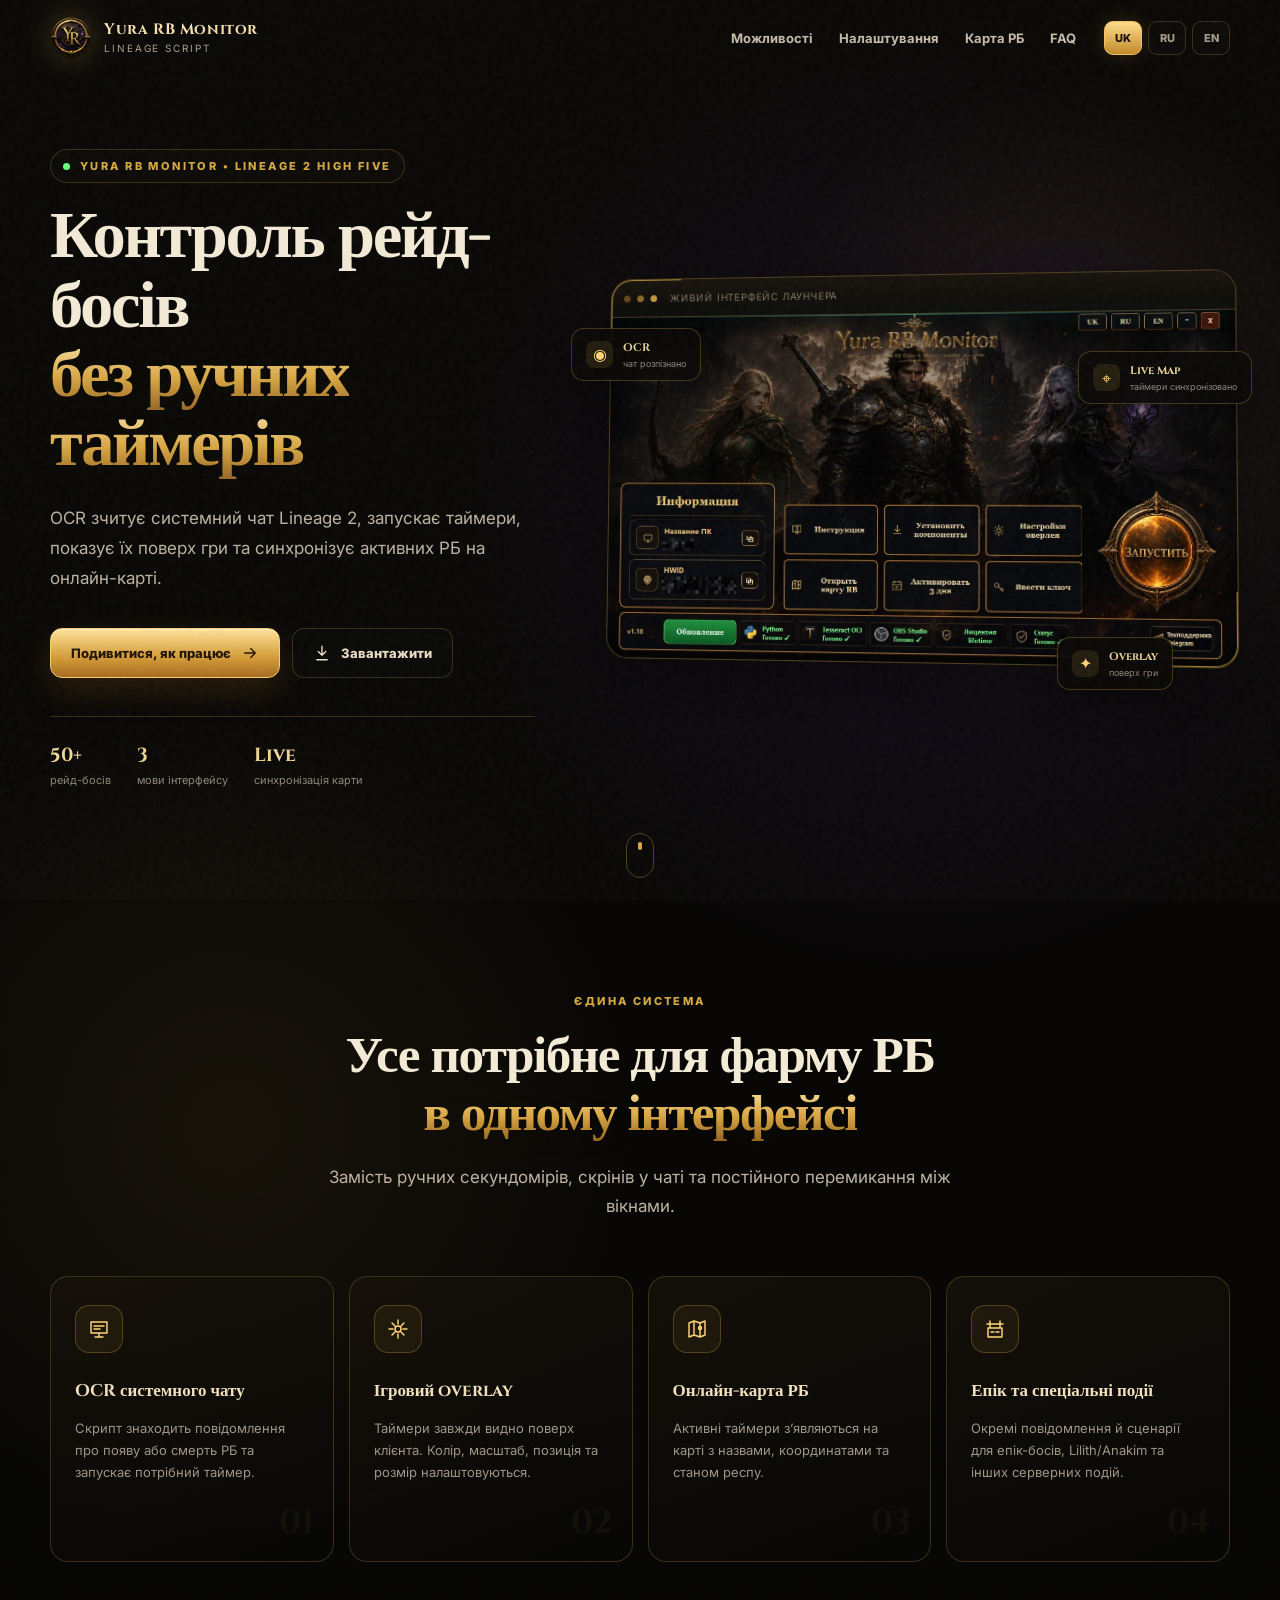
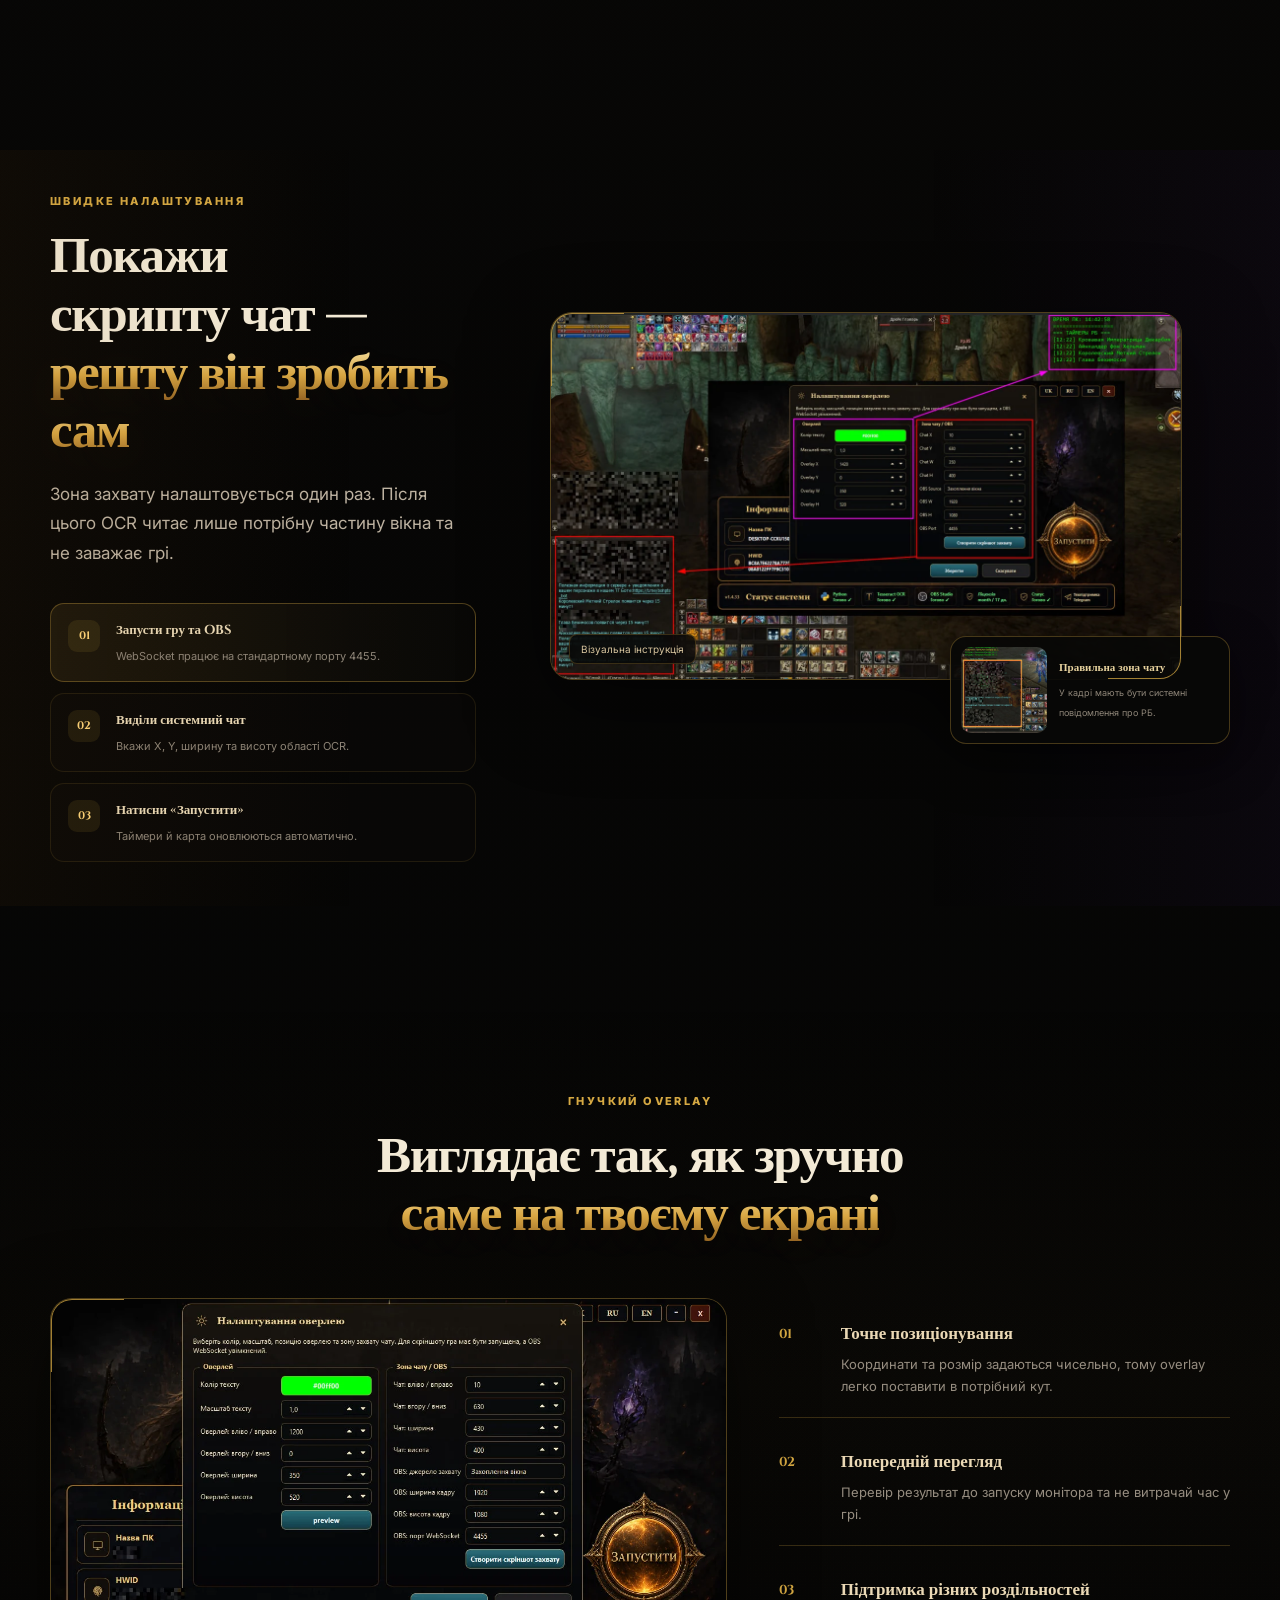
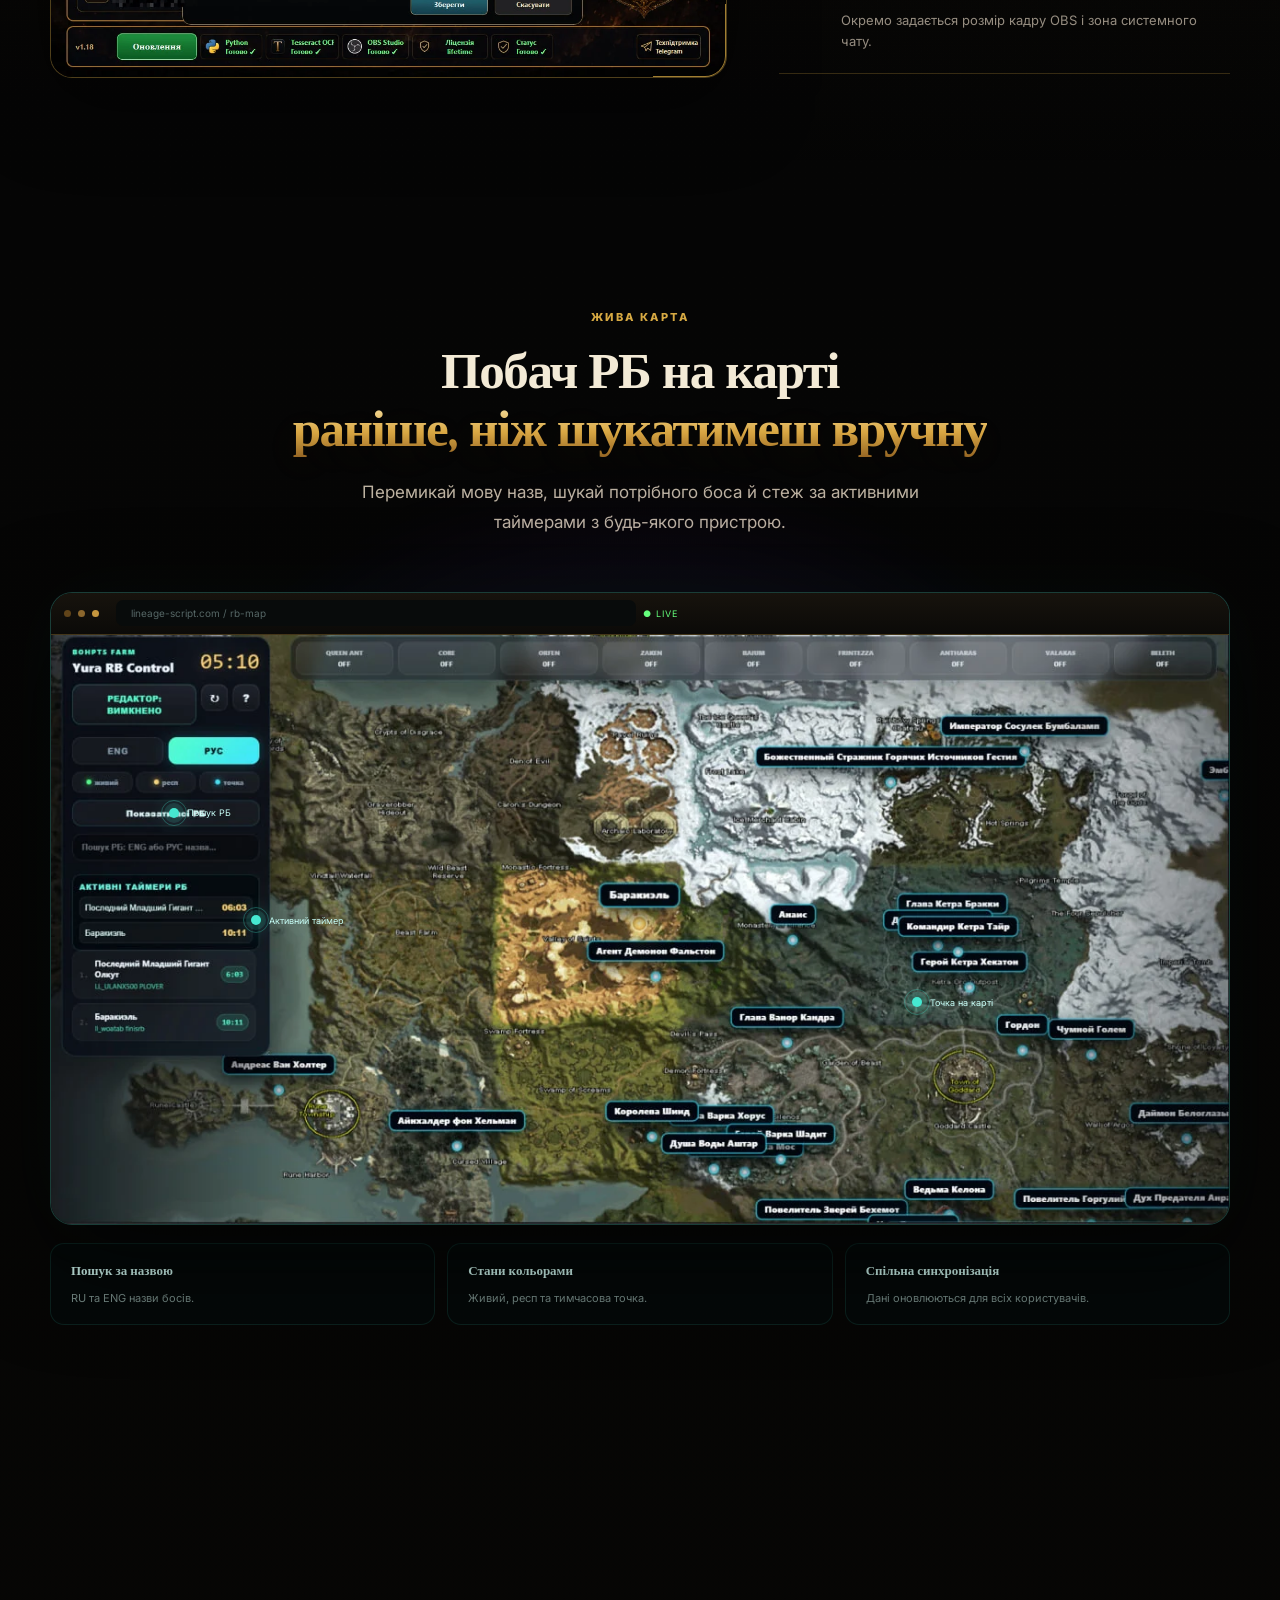
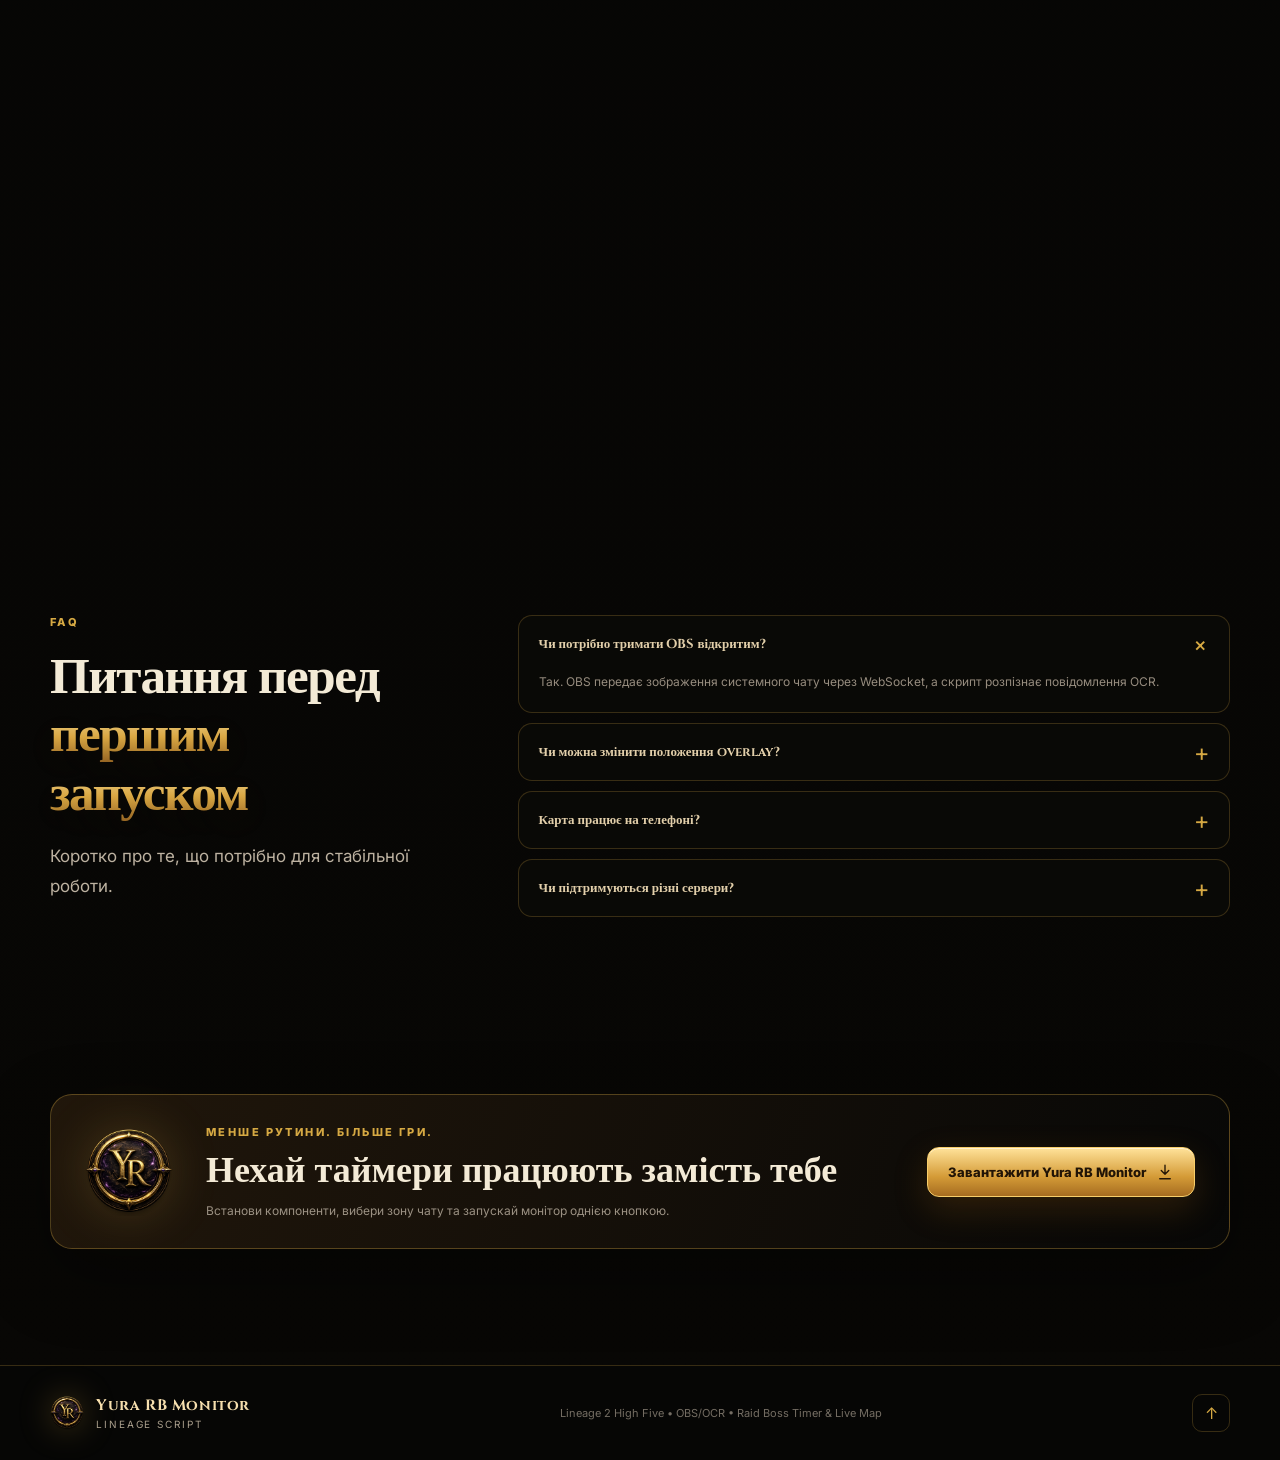
==== index.html @ ba095f2a "Promote redesigned site and add direct v1.19 download" ====
<!doctype html>
<html lang="uk">
<head>
  <meta charset="utf-8">
  <meta name="viewport" content="width=device-width, initial-scale=1">
<meta name="theme-color" content="#0a0806">
  <meta name="color-scheme" content="dark">
  <title>Yura RB Monitor — Lineage 2 Raid Boss Timer, OCR Overlay & Live Map</title>
  <meta name="description" content="Yura RB Monitor for Lineage 2 High Five: OBS/OCR raid boss detection, in-game overlay, respawn timers and synchronized live RB map.">
  <link rel="icon" type="image/png" href="./assets/favicon.png">
  <link rel="icon" href="./assets/favicon.ico" sizes="any">
  <link rel="preconnect" href="https://fonts.googleapis.com">
  <link rel="preconnect" href="https://fonts.gstatic.com" crossorigin>
  <link href="https://fonts.googleapis.com/css2?family=Cinzel:wght@500;600;700;800&family=Inter:wght@400;500;600;700;800&display=swap" rel="stylesheet">
  <link rel="stylesheet" href="./styles.css">
</head>
<body>
  <div class="page-noise" aria-hidden="true"></div>
  <div class="sparks" id="sparks" aria-hidden="true"></div>

  <header class="site-header" id="top">
    <div class="shell header-inner">
      <a class="brand" href="#top" aria-label="Yura RB Monitor">
        <span class="brand-mark"><img src="./assets/favicon.png" alt=""></span>
        <span class="brand-copy">
          <strong>Yura RB Monitor</strong>
          <small>Lineage Script</small>
        </span>
      </a>

      <button class="menu-toggle" id="menuToggle" type="button" aria-expanded="false" aria-controls="mainNav">
        <span></span><span></span><span></span>
        <span class="sr-only">Menu</span>
      </button>

      <nav class="main-nav" id="mainNav" aria-label="Main navigation">
        <a href="#features" data-i18n="navFeatures">Можливості</a>
        <a href="#workflow" data-i18n="navSetup">Налаштування</a>
        <a href="#map" data-i18n="navMap">Карта РБ</a>
        <a href="#faq" data-i18n="navFaq">FAQ</a>
      </nav>

      <div class="lang-switch" aria-label="Language">
        <button type="button" data-lang="uk" class="active">UK</button>
        <button type="button" data-lang="ru">RU</button>
        <button type="button" data-lang="en">EN</button>
      </div>
    </div>
  </header>

  <main>
    <section class="hero section">
      <div class="hero-aura" aria-hidden="true"></div>
      <div class="shell hero-grid">
        <div class="hero-copy reveal">
          <div class="eyebrow">
            <span class="pulse-dot"></span>
            <span data-i18n="previewBadge">Yura RB Monitor • Lineage 2 High Five</span>
          </div>
          <h1 data-i18n-html="heroTitle">
            Контроль рейд-босів<br><span>без ручних таймерів</span>
          </h1>
          <p class="hero-lead" data-i18n="heroLead">
            OCR зчитує системний чат Lineage 2, запускає таймери, показує їх поверх гри та синхронізує активних РБ на онлайн-карті.
          </p>
          <div class="hero-actions">
            <a class="btn btn-primary" href="#workflow">
              <span data-i18n="heroPrimary">Подивитися, як працює</span>
              <svg viewBox="0 0 24 24" aria-hidden="true"><path d="M5 12h14M13 6l6 6-6 6"/></svg>
            </a>
            <a class="btn btn-ghost" href="https://github.com/Lineage-Script/Lineage2-RB-Monitor-BohPts/releases/latest/download/YuraRBMonitor_Client_v1.19.zip">
              <svg viewBox="0 0 24 24" aria-hidden="true"><path d="M12 3v12m0 0 5-5m-5 5-5-5M5 21h14"/></svg>
              <span data-i18n="download">Завантажити</span>
            </a>
          </div>
          <div class="hero-metrics">
            <div><strong>50+</strong><span data-i18n="metricBosses">рейд-босів</span></div>
            <div><strong>3</strong><span data-i18n="metricLanguages">мови інтерфейсу</span></div>
            <div><strong>Live</strong><span data-i18n="metricMap">синхронізація карти</span></div>
          </div>
        </div>

        <div class="hero-visual reveal delay-1" id="heroVisual">
          <div class="frame frame-hero tilt">
            <div class="frame-top">
              <span class="window-dot"></span><span class="window-dot"></span><span class="window-dot"></span>
              <span data-i18n="liveInterface">Живий інтерфейс лаунчера</span>
            </div>
            <button class="image-button" type="button" data-lightbox data-lang-image="launcher">
              <img id="heroImage" src="./assets/launcher-uk.webp" alt="Yura RB Monitor launcher interface">
            </button>
            <div class="scan-line"></div>
          </div>
          <div class="float-card float-ocr">
            <span class="float-icon">◉</span>
            <div><strong>OCR</strong><small data-i18n="ocrStatus">чат розпізнано</small></div>
          </div>
          <div class="float-card float-map">
            <span class="float-icon">⌖</span>
            <div><strong>Live Map</strong><small data-i18n="mapStatus">таймери синхронізовано</small></div>
          </div>
          <div class="float-card float-overlay">
            <span class="float-icon">✦</span>
            <div><strong>Overlay</strong><small data-i18n="overlayStatus">поверх гри</small></div>
          </div>
        </div>
      </div>
      <a class="scroll-cue" href="#features" aria-label="Scroll">
        <span></span>
      </a>
    </section>

    <section class="section compact" id="features">
      <div class="shell">
        <div class="section-heading reveal">
          <p class="kicker" data-i18n="whyKicker">Єдина система</p>
          <h2 data-i18n-html="whyTitle">Усе потрібне для фарму РБ<br><span>в одному інтерфейсі</span></h2>
          <p data-i18n="whyLead">Замість ручних секундомірів, скрінів у чаті та постійного перемикання між вікнами.</p>
        </div>

        <div class="feature-grid">
          <article class="feature-card reveal tilt">
            <div class="icon-shell">
              <svg viewBox="0 0 24 24" aria-hidden="true"><path d="M4 5h16v11H4zM8 20h8M12 16v4M7 9h10M7 12h6"/></svg>
            </div>
            <h3 data-i18n="featureOcrTitle">OCR системного чату</h3>
            <p data-i18n="featureOcrText">Скрипт знаходить повідомлення про появу або смерть РБ та запускає потрібний таймер.</p>
            <span class="feature-index">01</span>
          </article>

          <article class="feature-card reveal delay-1 tilt">
            <div class="icon-shell">
              <svg viewBox="0 0 24 24" aria-hidden="true"><path d="M12 3v4M12 17v4M3 12h4M17 12h4M6 6l3 3M15 15l3 3M18 6l-3 3M9 15l-3 3"/><circle cx="12" cy="12" r="3"/></svg>
            </div>
            <h3 data-i18n="featureOverlayTitle">Ігровий overlay</h3>
            <p data-i18n="featureOverlayText">Таймери завжди видно поверх клієнта. Колір, масштаб, позиція та розмір налаштовуються.</p>
            <span class="feature-index">02</span>
          </article>

          <article class="feature-card reveal delay-2 tilt">
            <div class="icon-shell">
              <svg viewBox="0 0 24 24" aria-hidden="true"><path d="M4 6l5-2 6 2 5-2v14l-5 2-6-2-5 2zM9 4v14M15 6v14"/><circle cx="15" cy="11" r="1.5"/></svg>
            </div>
            <h3 data-i18n="featureMapTitle">Онлайн-карта РБ</h3>
            <p data-i18n="featureMapText">Активні таймери з’являються на карті з назвами, координатами та станом респу.</p>
            <span class="feature-index">03</span>
          </article>

          <article class="feature-card reveal delay-3 tilt">
            <div class="icon-shell">
              <svg viewBox="0 0 24 24" aria-hidden="true"><path d="M4 7h16M7 4v6M17 4v6M5 11h14v9H5zM8 15h3M13 15h3"/></svg>
            </div>
            <h3 data-i18n="featureEpicTitle">Епік та спеціальні події</h3>
            <p data-i18n="featureEpicText">Окремі повідомлення й сценарії для епік-босів, Lilith/Anakim та інших серверних подій.</p>
            <span class="feature-index">04</span>
          </article>
        </div>
      </div>
    </section>

    <section class="section workflow-section" id="workflow">
      <div class="shell split-layout">
        <div class="content-column reveal">
          <p class="kicker" data-i18n="workflowKicker">Швидке налаштування</p>
          <h2 data-i18n-html="workflowTitle">Покажи скрипту чат —<br><span>решту він зробить сам</span></h2>
          <p class="section-copy" data-i18n="workflowLead">
            Зона захвату налаштовується один раз. Після цього OCR читає лише потрібну частину вікна та не заважає грі.
          </p>

          <ol class="steps">
            <li class="active">
              <span>01</span>
              <div><strong data-i18n="step1Title">Запусти гру та OBS</strong><small data-i18n="step1Text">WebSocket працює на стандартному порту 4455.</small></div>
            </li>
            <li>
              <span>02</span>
              <div><strong data-i18n="step2Title">Виділи системний чат</strong><small data-i18n="step2Text">Вкажи X, Y, ширину та висоту області OCR.</small></div>
            </li>
            <li>
              <span>03</span>
              <div><strong data-i18n="step3Title">Натисни «Запустити»</strong><small data-i18n="step3Text">Таймери й карта оновлюються автоматично.</small></div>
            </li>
          </ol>
        </div>

        <div class="visual-stack reveal delay-1">
          <div class="frame ornate-frame">
            <button class="image-button" type="button" data-lightbox>
              <img src="./assets/setup-guide.webp" alt="Visual guide for overlay and OCR capture settings" loading="lazy">
            </button>
            <span class="visual-label" data-i18n="visualGuide">Візуальна інструкція</span>
          </div>
          <div class="mini-frame">
            <button class="image-button" type="button" data-lightbox>
              <img src="./assets/chat-guide.webp" alt="Chat capture region example" loading="lazy">
            </button>
            <div>
              <strong data-i18n="chatAreaTitle">Правильна зона чату</strong>
              <small data-i18n="chatAreaText">У кадрі мають бути системні повідомлення про РБ.</small>
            </div>
          </div>
        </div>
      </div>
    </section>

    <section class="section settings-section">
      <div class="shell">
        <div class="section-heading reveal">
          <p class="kicker" data-i18n="settingsKicker">Гнучкий overlay</p>
          <h2 data-i18n-html="settingsTitle">Виглядає так, як зручно<br><span>саме на твоєму екрані</span></h2>
        </div>

        <div class="showcase-grid">
          <div class="showcase-visual reveal">
            <div class="frame frame-wide">
              <button class="image-button" type="button" data-lightbox data-lang-image="settings">
                <img id="settingsImage" src="./assets/settings-uk.webp" alt="Localized overlay settings interface" loading="lazy">
              </button>
            </div>
          </div>
          <div class="showcase-copy reveal delay-1">
            <div class="detail-item">
              <span class="detail-number">01</span>
              <div><h3 data-i18n="detail1Title">Точне позиціонування</h3><p data-i18n="detail1Text">Координати та розмір задаються чисельно, тому overlay легко поставити в потрібний кут.</p></div>
            </div>
            <div class="detail-item">
              <span class="detail-number">02</span>
              <div><h3 data-i18n="detail2Title">Попередній перегляд</h3><p data-i18n="detail2Text">Перевір результат до запуску монітора та не витрачай час у грі.</p></div>
            </div>
            <div class="detail-item">
              <span class="detail-number">03</span>
              <div><h3 data-i18n="detail3Title">Підтримка різних роздільностей</h3><p data-i18n="detail3Text">Окремо задається розмір кадру OBS і зона системного чату.</p></div>
            </div>
          </div>
        </div>
      </div>
    </section>

    <section class="section map-section" id="map">
      <div class="map-glow" aria-hidden="true"></div>
      <div class="shell">
        <div class="section-heading reveal">
          <p class="kicker" data-i18n="mapKicker">Жива карта</p>
          <h2 data-i18n-html="mapTitle">Побач РБ на карті<br><span>раніше, ніж шукатимеш вручну</span></h2>
          <p data-i18n="mapLead">Перемикай мову назв, шукай потрібного боса й стеж за активними таймерами з будь-якого пристрою.</p>
        </div>

        <div class="map-browser reveal">
          <div class="browser-bar">
            <span></span><span></span><span></span>
            <div class="address">lineage-script.com / rb-map</div>
            <div class="secure">● LIVE</div>
          </div>
          <button class="image-button" type="button" data-lightbox data-lang-image="map">
            <img id="mapImage" src="./assets/map-ru.webp" alt="Yura RB Control live map" loading="lazy">
          </button>
          <div class="map-hotspot hotspot-a"><i></i><span data-i18n="hotspotSearch">Пошук РБ</span></div>
          <div class="map-hotspot hotspot-b"><i></i><span data-i18n="hotspotTimer">Активний таймер</span></div>
          <div class="map-hotspot hotspot-c"><i></i><span data-i18n="hotspotPoint">Точка на карті</span></div>
        </div>

        <div class="map-benefits">
          <div class="reveal"><strong data-i18n="mapBenefit1Title">Пошук за назвою</strong><span data-i18n="mapBenefit1Text">RU та ENG назви босів.</span></div>
          <div class="reveal delay-1"><strong data-i18n="mapBenefit2Title">Стани кольорами</strong><span data-i18n="mapBenefit2Text">Живий, респ та тимчасова точка.</span></div>
          <div class="reveal delay-2"><strong data-i18n="mapBenefit3Title">Спільна синхронізація</strong><span data-i18n="mapBenefit3Text">Дані оновлюються для всіх користувачів.</span></div>
        </div>
      </div>
    </section>

    <section class="section language-section">
      <div class="shell language-panel reveal">
        <div>
          <p class="kicker" data-i18n="languageKicker">Три мови</p>
          <h2 data-i18n-html="languageTitle">Один інструмент —<br><span>зрозумілий усім</span></h2>
          <p data-i18n="languageLead">Лаунчер, налаштування та основні підказки доступні українською, російською й англійською.</p>
        </div>
        <div class="language-orbit" aria-hidden="true">
          <span class="orbit-ring ring-one"></span>
          <span class="orbit-ring ring-two"></span>
          <div class="language-core"><img src="./assets/favicon.png" alt=""></div>
          <span class="lang-node node-uk">UK</span>
          <span class="lang-node node-ru">RU</span>
          <span class="lang-node node-en">EN</span>
        </div>
      </div>
    </section>

    <section class="section faq-section" id="faq">
      <div class="shell faq-grid">
        <div class="section-heading align-left reveal">
          <p class="kicker">FAQ</p>
          <h2 data-i18n-html="faqTitle">Питання перед<br><span>першим запуском</span></h2>
          <p data-i18n="faqLead">Коротко про те, що потрібно для стабільної роботи.</p>
        </div>
        <div class="accordion reveal delay-1">
          <details open>
            <summary data-i18n="faq1Q">Чи потрібно тримати OBS відкритим?</summary>
            <p data-i18n="faq1A">Так. OBS передає зображення системного чату через WebSocket, а скрипт розпізнає повідомлення OCR.</p>
          </details>
          <details>
            <summary data-i18n="faq2Q">Чи можна змінити положення overlay?</summary>
            <p data-i18n="faq2A">Так. У налаштуваннях доступні координати X/Y, ширина, висота, масштаб і колір тексту.</p>
          </details>
          <details>
            <summary data-i18n="faq3Q">Карта працює на телефоні?</summary>
            <p data-i18n="faq3A">Так. Відкрийте карту на ліцензованому ПК, натисніть «Телефон / QR» і відскануйте одноразовий QR-код. До однієї ліцензії прив’язується один ПК і один мобільний браузер. Звичайне пересилання адреси карти іншому телефону доступу не надає.</p>
          </details>
          <details>
            <summary data-i18n="faq4Q">Чи підтримуються різні сервери?</summary>
            <p data-i18n="faq4A">База фраз і босів налаштовується під сервер. Поточна версія орієнтована на High Five.</p>
          </details>
        </div>
      </div>
    </section>

    <section class="section final-cta">
      <div class="shell cta-panel reveal">
        <div class="cta-emblem"><img src="./assets/favicon.png" alt=""></div>
        <div>
          <p class="kicker" data-i18n="ctaKicker">Менше рутини. Більше гри.</p>
          <h2 data-i18n="ctaTitle">Нехай таймери працюють замість тебе</h2>
          <p data-i18n="ctaText">Встанови компоненти, вибери зону чату та запускай монітор однією кнопкою.</p>
        </div>
        <a class="btn btn-primary" href="https://github.com/Lineage-Script/Lineage2-RB-Monitor-BohPts/releases/latest/download/YuraRBMonitor_Client_v1.19.zip">
          <span data-i18n="downloadNow">Завантажити Yura RB Monitor</span>
          <svg viewBox="0 0 24 24" aria-hidden="true"><path d="M12 3v12m0 0 5-5m-5 5-5-5M5 21h14"/></svg>
        </a>
      </div>
    </section>
  </main>

  <footer class="site-footer">
    <div class="shell footer-inner">
      <div class="brand footer-brand">
        <span class="brand-mark"><img src="./assets/favicon.png" alt=""></span>
        <span class="brand-copy"><strong>Yura RB Monitor</strong><small>Lineage Script</small></span>
      </div>
      <p data-i18n="footerNote">Lineage 2 High Five • OBS/OCR • Raid Boss Timer & Live Map</p>
      <a href="#top" class="to-top" aria-label="Back to top">↑</a>
    </div>
  </footer>

  <div class="lightbox" id="lightbox" aria-hidden="true">
    <button class="lightbox-close" id="lightboxClose" type="button" aria-label="Close">×</button>
    <img id="lightboxImage" alt="">
  </div>

  <script src="./app.js"></script>
</body>
</html>
---- styles.css ----
:root{
  --bg:#070706;
  --bg-soft:#0e0c09;
  --panel:rgba(15,12,8,.78);
  --panel-strong:rgba(9,8,6,.94);
  --gold:#d6a943;
  --gold-bright:#ffd57a;
  --gold-deep:#7a4c11;
  --purple:#9e59ff;
  --cyan:#46e8d1;
  --green:#65ff7c;
  --text:#f3ead6;
  --muted:#aa9f8d;
  --line:rgba(214,169,67,.23);
  --shadow:0 24px 80px rgba(0,0,0,.52);
  --radius:22px;
  --shell:min(1180px, calc(100% - 40px));
}
*{box-sizing:border-box}
html{scroll-behavior:smooth;scroll-padding-top:88px}
body{
  margin:0;
  min-width:320px;
  background:
    radial-gradient(circle at 72% 8%,rgba(94,45,160,.13),transparent 30rem),
    radial-gradient(circle at 18% 18%,rgba(214,169,67,.08),transparent 26rem),
    linear-gradient(180deg,#090806 0%,#050505 55%,#080705 100%);
  color:var(--text);
  font-family:Inter,system-ui,-apple-system,BlinkMacSystemFont,"Segoe UI",sans-serif;
  overflow-x:hidden;
}
body.menu-open{overflow:hidden}
img{display:block;max-width:100%}
a{color:inherit;text-decoration:none}
button{font:inherit}
button,a{-webkit-tap-highlight-color:transparent}
::selection{background:rgba(214,169,67,.28);color:#fff}
.sr-only{position:absolute;width:1px;height:1px;padding:0;margin:-1px;overflow:hidden;clip:rect(0,0,0,0);white-space:nowrap;border:0}
.shell{width:var(--shell);margin-inline:auto}
.section{position:relative;padding:116px 0}
.section.compact{padding-top:94px}
.page-noise{
  position:fixed;inset:0;z-index:1000;pointer-events:none;opacity:.045;
  background-image:url("data:image/svg+xml,%3Csvg viewBox='0 0 180 180' xmlns='http://www.w3.org/2000/svg'%3E%3Cfilter id='n'%3E%3CfeTurbulence type='fractalNoise' baseFrequency='.9' numOctaves='3' stitchTiles='stitch'/%3E%3C/filter%3E%3Crect width='100%25' height='100%25' filter='url(%23n)' opacity='.9'/%3E%3C/svg%3E");
}
.sparks{position:fixed;inset:0;overflow:hidden;pointer-events:none;z-index:-1}
.spark{
  position:absolute;bottom:-12px;width:3px;height:3px;border-radius:50%;
  background:var(--gold-bright);box-shadow:0 0 12px rgba(255,189,74,.85);
  animation:rise var(--duration) linear infinite;animation-delay:var(--delay);opacity:0;
}
@keyframes rise{
  0%{transform:translate3d(0,0,0) scale(.4);opacity:0}
  12%{opacity:.65}
  75%{opacity:.24}
  100%{transform:translate3d(var(--drift),-110vh,0) scale(1.2);opacity:0}
}
.site-header{
  position:fixed;top:0;left:0;right:0;z-index:100;
  border-bottom:1px solid transparent;
  transition:background .3s,border-color .3s,backdrop-filter .3s;
}
.site-header.scrolled{
  background:rgba(7,7,6,.82);
  border-color:var(--line);
  backdrop-filter:blur(16px);
}
.header-inner{height:76px;display:flex;align-items:center;gap:28px}
.brand{display:inline-flex;align-items:center;gap:12px;min-width:max-content}
.brand-mark{
  width:42px;height:42px;border-radius:50%;display:grid;place-items:center;
  filter:drop-shadow(0 0 16px rgba(214,169,67,.28));
}
.brand-mark img{width:100%;height:100%;object-fit:contain}
.brand-copy{display:flex;flex-direction:column;line-height:1.05}
.brand-copy strong{font-family:Cinzel,serif;font-size:15px;letter-spacing:.04em;color:#f6dfae}
.brand-copy small{font-size:10px;letter-spacing:.19em;text-transform:uppercase;color:var(--muted);margin-top:5px}
.main-nav{display:flex;align-items:center;gap:26px;margin-left:auto}
.main-nav a{position:relative;font-size:13px;font-weight:700;color:#c7bcaa;transition:color .2s}
.main-nav a:after{content:"";position:absolute;left:0;right:0;bottom:-9px;height:1px;background:linear-gradient(90deg,transparent,var(--gold),transparent);transform:scaleX(0);transition:transform .2s}
.main-nav a:hover{color:var(--gold-bright)}
.main-nav a:hover:after{transform:scaleX(1)}
.lang-switch{display:flex;gap:6px}
.lang-switch button{
  width:38px;height:34px;border-radius:9px;border:1px solid var(--line);background:rgba(13,12,10,.72);
  color:#a79b89;font-size:11px;font-weight:800;cursor:pointer;transition:.2s;
}
.lang-switch button:hover,.lang-switch button.active{color:#171006;background:linear-gradient(180deg,#ffdc89,#c38b2a);border-color:#f4c45d;box-shadow:0 0 22px rgba(214,169,67,.18)}
.menu-toggle{display:none;margin-left:auto;background:none;border:0;width:42px;height:42px;padding:9px;cursor:pointer}
.menu-toggle span:not(.sr-only){display:block;height:2px;background:#e7c879;margin:5px 0;transition:.25s}
.hero{min-height:100svh;display:flex;align-items:center;padding-top:128px;padding-bottom:92px;isolation:isolate}
.hero-aura{
  position:absolute;width:720px;height:720px;right:-150px;top:50px;border-radius:50%;z-index:-1;
  background:radial-gradient(circle,rgba(127,75,255,.14),rgba(214,169,67,.045) 36%,transparent 68%);
  filter:blur(5px);
}
.hero-grid{display:grid;grid-template-columns:minmax(0,.87fr) minmax(560px,1.13fr);align-items:center;gap:64px}
.eyebrow,.kicker{font-size:11px;letter-spacing:.22em;text-transform:uppercase;font-weight:800;color:var(--gold);margin:0 0 20px}
.eyebrow{display:inline-flex;align-items:center;gap:10px;padding:9px 12px;border:1px solid var(--line);border-radius:999px;background:rgba(16,13,9,.68)}
.pulse-dot{width:7px;height:7px;border-radius:50%;background:var(--green);box-shadow:0 0 0 0 rgba(101,255,124,.5);animation:pulse 2s infinite}
@keyframes pulse{70%{box-shadow:0 0 0 9px rgba(101,255,124,0)}100%{box-shadow:0 0 0 0 rgba(101,255,124,0)}}
h1,h2,h3,p{margin-top:0}
h1,h2,h3{font-family:Cinzel,Georgia,serif}
h1{font-size:clamp(42px,5.2vw,73px);line-height:1.04;letter-spacing:-.035em;margin-bottom:24px;text-wrap:balance}
h1 span,h2 span{
  color:transparent;background:linear-gradient(180deg,#fff0bd 0%,#d9a845 52%,#82521c 100%);
  -webkit-background-clip:text;background-clip:text;text-shadow:0 8px 38px rgba(214,169,67,.08);
}
.hero-lead,.section-copy,.section-heading>p:not(.kicker){
  font-size:17px;line-height:1.75;color:#bdb2a1;max-width:640px;
}
.hero-actions{display:flex;flex-wrap:wrap;gap:12px;margin-top:34px}
.btn{
  min-height:50px;padding:0 20px;border-radius:12px;display:inline-flex;align-items:center;justify-content:center;gap:10px;
  font-size:13px;font-weight:800;border:1px solid transparent;transition:transform .2s,box-shadow .2s,border-color .2s,background .2s;
}
.btn svg{width:18px;height:18px;fill:none;stroke:currentColor;stroke-width:1.8;stroke-linecap:round;stroke-linejoin:round}
.btn:hover{transform:translateY(-2px)}
.btn-primary{
  color:#211406;background:linear-gradient(180deg,#ffe39a,#d49b37 60%,#a66c20);
  border-color:#f8ce6a;box-shadow:0 12px 34px rgba(175,104,20,.22),inset 0 1px rgba(255,255,255,.55);
}
.btn-primary:hover{box-shadow:0 18px 46px rgba(175,104,20,.34),0 0 24px rgba(239,188,83,.14)}
.btn-ghost{background:rgba(12,11,9,.66);border-color:var(--line);color:#e9ddc5}
.btn-ghost:hover{border-color:rgba(214,169,67,.52);background:rgba(30,23,13,.75)}
.hero-metrics{display:flex;gap:26px;margin-top:38px;padding-top:25px;border-top:1px solid var(--line)}
.hero-metrics div{display:flex;flex-direction:column;gap:5px}
.hero-metrics strong{font-family:Cinzel,serif;font-size:19px;color:#f1d795}
.hero-metrics span{font-size:11px;color:#8f8577}
.hero-visual{position:relative;perspective:1000px}
.frame{
  position:relative;overflow:hidden;border:1px solid rgba(214,169,67,.34);border-radius:var(--radius);
  background:#090806;box-shadow:var(--shadow),0 0 0 1px rgba(255,255,255,.025) inset;
}
.frame:before,.frame:after{
  content:"";position:absolute;width:72px;height:72px;z-index:3;pointer-events:none;opacity:.75;
}
.frame:before{left:-1px;top:-1px;border-left:2px solid var(--gold);border-top:2px solid var(--gold);border-radius:var(--radius) 0 0 0}
.frame:after{right:-1px;bottom:-1px;border-right:2px solid var(--gold);border-bottom:2px solid var(--gold);border-radius:0 0 var(--radius) 0}
.frame-hero{transform:rotateY(-5deg) rotateX(2deg);transform-style:preserve-3d;transition:transform .25s ease}
.frame-top,.browser-bar{height:39px;display:flex;align-items:center;gap:7px;padding:0 13px;background:linear-gradient(180deg,#17130d,#0b0a08);border-bottom:1px solid var(--line);font-size:10px;color:#817664;letter-spacing:.08em;text-transform:uppercase}
.window-dot,.browser-bar>span{width:7px;height:7px;border-radius:50%;background:#614419}
.window-dot:nth-child(2),.browser-bar>span:nth-child(2){background:#8c672d}
.window-dot:nth-child(3),.browser-bar>span:nth-child(3){background:#c5963e}
.frame-top span:last-child{margin-left:7px}
.image-button{display:block;width:100%;padding:0;border:0;background:none;cursor:zoom-in}
.frame-hero img{width:100%;aspect-ratio:1179/653;object-fit:cover}
.scan-line{position:absolute;left:0;right:0;height:1px;top:39px;background:linear-gradient(90deg,transparent,var(--cyan),transparent);box-shadow:0 0 18px var(--cyan);opacity:.45;animation:scan 5.5s ease-in-out infinite}
@keyframes scan{0%,100%{transform:translateY(0);opacity:0}10%{opacity:.55}80%{opacity:.24}95%{transform:translateY(440px);opacity:0}}
.float-card{
  position:absolute;display:flex;align-items:center;gap:10px;padding:11px 14px;border:1px solid rgba(214,169,67,.28);
  border-radius:13px;background:rgba(10,9,7,.86);backdrop-filter:blur(12px);box-shadow:0 14px 36px rgba(0,0,0,.35);
  animation:float 4.5s ease-in-out infinite;
}
.float-card strong{display:block;font:700 11px Cinzel,serif;color:#ead398}
.float-card small{display:block;font-size:9px;color:#8f8577;margin-top:3px}
.float-icon{width:27px;height:27px;border-radius:8px;display:grid;place-items:center;background:rgba(214,169,67,.12);color:var(--gold-bright)}
.float-ocr{left:-28px;top:14%;animation-delay:-1s}
.float-map{right:-22px;top:20%;animation-delay:-2.4s}
.float-overlay{right:9%;bottom:-27px;animation-delay:-.4s}
@keyframes float{0%,100%{transform:translateY(0)}50%{transform:translateY(-8px)}}
.scroll-cue{position:absolute;left:50%;bottom:22px;transform:translateX(-50%);width:28px;height:45px;border:1px solid rgba(214,169,67,.35);border-radius:999px}
.scroll-cue span{position:absolute;width:4px;height:8px;border-radius:999px;background:var(--gold);left:50%;top:8px;transform:translateX(-50%);animation:scrollDot 2s infinite}
@keyframes scrollDot{0%{opacity:0;transform:translate(-50%,0)}30%{opacity:1}100%{opacity:0;transform:translate(-50%,18px)}}
.section-heading{text-align:center;max-width:820px;margin:0 auto 54px}
.section-heading.align-left{text-align:left;margin:0}
.section-heading h2,.content-column h2{font-size:clamp(34px,4vw,55px);line-height:1.14;letter-spacing:-.03em;margin-bottom:18px;text-wrap:balance}
.section-heading>p:not(.kicker){margin-inline:auto}
.feature-grid{display:grid;grid-template-columns:repeat(4,1fr);gap:15px}
.feature-card{
  position:relative;min-height:286px;padding:28px 24px 24px;border:1px solid var(--line);border-radius:18px;
  background:linear-gradient(160deg,rgba(23,18,11,.8),rgba(8,8,7,.72));overflow:hidden;transition:border-color .25s,transform .25s,box-shadow .25s;
}
.feature-card:before{content:"";position:absolute;inset:0;background:radial-gradient(circle at 20% 0,rgba(214,169,67,.12),transparent 45%);opacity:0;transition:opacity .25s}
.feature-card:hover{border-color:rgba(214,169,67,.52);box-shadow:0 22px 48px rgba(0,0,0,.3)}
.feature-card:hover:before{opacity:1}
.icon-shell{position:relative;width:48px;height:48px;border:1px solid rgba(214,169,67,.3);border-radius:14px;display:grid;place-items:center;margin-bottom:27px;background:rgba(214,169,67,.07)}
.icon-shell svg{width:24px;height:24px;fill:none;stroke:var(--gold-bright);stroke-width:1.45;stroke-linecap:round;stroke-linejoin:round}
.feature-card h3{position:relative;font-size:17px;line-height:1.35;margin-bottom:14px;color:#efdfbd}
.feature-card p{position:relative;color:#9f9587;font-size:13px;line-height:1.7;margin:0}
.feature-index{position:absolute;right:19px;bottom:15px;font:700 34px Cinzel,serif;color:rgba(214,169,67,.055)}
.workflow-section{overflow:hidden}
.workflow-section:before{content:"";position:absolute;inset:8% 0;background:linear-gradient(90deg,rgba(122,76,17,.08),transparent 28%,transparent 72%,rgba(94,45,160,.06));pointer-events:none}
.split-layout{display:grid;grid-template-columns:.77fr 1.23fr;gap:74px;align-items:center}
.content-column .section-copy{margin-bottom:34px}
.steps{list-style:none;margin:0;padding:0;display:grid;gap:11px}
.steps li{display:flex;gap:16px;padding:16px 17px;border:1px solid rgba(214,169,67,.12);border-radius:14px;background:rgba(11,10,8,.55)}
.steps li.active{border-color:rgba(214,169,67,.34);background:linear-gradient(90deg,rgba(214,169,67,.1),rgba(11,10,8,.5))}
.steps li>span{flex:0 0 32px;height:32px;border-radius:9px;display:grid;place-items:center;font:700 11px Cinzel,serif;color:var(--gold-bright);background:rgba(214,169,67,.11)}
.steps strong{display:block;font:700 13px Cinzel,serif;color:#ead9b6;margin:1px 0 5px}
.steps small{font-size:11px;line-height:1.45;color:#8d8477}
.visual-stack{position:relative;padding:0 48px 64px 0}
.ornate-frame img{width:100%;aspect-ratio:1280/742;object-fit:cover}
.visual-label{position:absolute;left:18px;bottom:15px;padding:8px 11px;border-radius:8px;background:rgba(5,5,4,.78);backdrop-filter:blur(8px);border:1px solid rgba(214,169,67,.23);font-size:10px;color:#d7c49e}
.mini-frame{
  position:absolute;width:280px;right:0;bottom:0;border:1px solid rgba(214,169,67,.3);border-radius:16px;padding:10px;
  background:rgba(8,8,7,.92);box-shadow:0 18px 50px rgba(0,0,0,.46);display:grid;grid-template-columns:86px 1fr;gap:12px;align-items:center;
}
.mini-frame img{width:86px;height:86px;object-fit:cover;border-radius:10px;object-position:center 55%}
.mini-frame strong{display:block;font:700 11px Cinzel,serif;color:#e7d29e;margin-bottom:5px}
.mini-frame small{font-size:9px;line-height:1.45;color:#8e8578}
.settings-section{background:linear-gradient(180deg,transparent,rgba(214,169,67,.025),transparent)}
.showcase-grid{display:grid;grid-template-columns:1.2fr .8fr;gap:52px;align-items:center}
.frame-wide img{width:100%;aspect-ratio:1179/659;object-fit:cover}
.showcase-copy{display:grid;gap:12px}
.detail-item{display:grid;grid-template-columns:47px 1fr;gap:15px;padding:20px 0;border-bottom:1px solid var(--line)}
.detail-number{font:700 13px Cinzel,serif;color:var(--gold);padding-top:3px}
.detail-item h3{font-size:17px;color:#ead8b5;margin-bottom:9px}
.detail-item p{font-size:13px;color:#968d80;line-height:1.65;margin:0}
.map-section{overflow:hidden}
.map-glow{position:absolute;width:900px;height:500px;left:50%;top:42%;transform:translate(-50%,-50%);background:radial-gradient(ellipse,rgba(35,198,186,.08),rgba(125,70,230,.05) 42%,transparent 70%);filter:blur(12px)}
.map-browser{
  position:relative;border:1px solid rgba(91,232,213,.24);border-radius:22px;overflow:hidden;background:#050807;
  box-shadow:0 35px 100px rgba(0,0,0,.58),0 0 80px rgba(64,215,202,.035);
}
.browser-bar{height:42px}
.address{margin-left:10px;flex:1;max-width:520px;padding:7px 15px;border-radius:7px;background:#080b0b;color:#566766;text-transform:none;letter-spacing:0}
.secure{font-size:9px;color:var(--green);letter-spacing:.12em}
.map-browser img{width:100%;aspect-ratio:2/1;object-fit:cover}
.map-hotspot{position:absolute;z-index:3;display:flex;align-items:center;gap:8px;font-size:9px;color:#c8fff8;pointer-events:none}
.map-hotspot i{position:relative;width:10px;height:10px;border-radius:50%;background:var(--cyan);box-shadow:0 0 0 5px rgba(70,232,209,.13),0 0 20px rgba(70,232,209,.65)}
.map-hotspot i:after{content:"";position:absolute;inset:-8px;border:1px solid rgba(70,232,209,.3);border-radius:50%;animation:hotspot 2s infinite}
@keyframes hotspot{100%{transform:scale(1.9);opacity:0}}
.hotspot-a{left:10%;top:34%}.hotspot-b{left:17%;top:51%}.hotspot-c{right:20%;top:64%}
.map-benefits{display:grid;grid-template-columns:repeat(3,1fr);gap:12px;margin-top:18px}
.map-benefits div{padding:18px 20px;border:1px solid rgba(70,232,209,.11);border-radius:14px;background:rgba(5,11,11,.66)}
.map-benefits strong{display:block;font:700 13px Cinzel,serif;color:#c8eee7;margin-bottom:6px}
.map-benefits span{font-size:11px;color:#738783}
.language-panel{
  position:relative;min-height:360px;display:grid;grid-template-columns:1fr .8fr;align-items:center;gap:50px;padding:62px 72px;
  border:1px solid var(--line);border-radius:28px;background:
    radial-gradient(circle at 76% 50%,rgba(117,57,208,.13),transparent 34%),
    linear-gradient(140deg,rgba(30,22,12,.82),rgba(8,8,7,.85));overflow:hidden;
}
.language-panel:before{content:"";position:absolute;inset:0;background:linear-gradient(100deg,transparent 35%,rgba(255,255,255,.025),transparent 62%);transform:translateX(-100%);animation:sheen 7s infinite}
@keyframes sheen{55%,100%{transform:translateX(100%)}}
.language-panel h2{font-size:clamp(34px,4vw,52px);line-height:1.14;margin-bottom:18px}
.language-panel p:not(.kicker){max-width:560px;color:#a69b8b;line-height:1.7}
.language-orbit{position:relative;width:300px;height:300px;margin:auto;display:grid;place-items:center}
.orbit-ring{position:absolute;border:1px solid rgba(214,169,67,.25);border-radius:50%;animation:orbitSpin 18s linear infinite}
.ring-one{inset:24px}.ring-two{inset:57px;animation-direction:reverse;animation-duration:13s;border-color:rgba(155,85,255,.25)}
@keyframes orbitSpin{to{transform:rotate(360deg)}}
.language-core{width:116px;height:116px;border-radius:50%;filter:drop-shadow(0 0 35px rgba(214,169,67,.2))}
.language-core img{width:100%}
.lang-node{position:absolute;width:54px;height:54px;border-radius:50%;display:grid;place-items:center;font:800 12px Cinzel,serif;color:#241508;background:linear-gradient(180deg,#f8d985,#b77a25);border:1px solid #ffdf8f;box-shadow:0 8px 26px rgba(0,0,0,.35)}
.node-uk{top:15px;left:50%;transform:translateX(-50%)}.node-ru{bottom:37px;left:22px}.node-en{bottom:37px;right:22px}
.faq-grid{display:grid;grid-template-columns:.7fr 1.3fr;gap:84px;align-items:start}
.accordion{display:grid;gap:10px}
.accordion details{border:1px solid var(--line);border-radius:14px;background:rgba(12,11,9,.66);overflow:hidden}
.accordion summary{list-style:none;padding:19px 52px 19px 20px;cursor:pointer;position:relative;font:700 13px Cinzel,serif;color:#e2cfaa}
.accordion summary::-webkit-details-marker{display:none}
.accordion summary:after{content:"+";position:absolute;right:20px;top:50%;transform:translateY(-50%);font:400 24px Inter;color:var(--gold);transition:transform .2s}
.accordion details[open] summary:after{transform:translateY(-50%) rotate(45deg)}
.accordion p{margin:0;padding:0 20px 20px;color:#978d7f;font-size:12px;line-height:1.7}
.final-cta{padding-top:60px}
.cta-panel{
  display:grid;grid-template-columns:95px 1fr auto;align-items:center;gap:26px;padding:30px 34px;border:1px solid rgba(214,169,67,.33);
  border-radius:22px;background:linear-gradient(110deg,rgba(36,25,12,.9),rgba(8,8,7,.95));box-shadow:0 25px 70px rgba(0,0,0,.38);
}
.cta-emblem{width:88px;height:88px;filter:drop-shadow(0 0 24px rgba(214,169,67,.22))}
.cta-panel h2{font-size:clamp(24px,3vw,36px);margin-bottom:8px}
.cta-panel p:not(.kicker){font-size:12px;color:#9b9183;margin:0}
.cta-panel .kicker{margin-bottom:8px}
.site-footer{border-top:1px solid var(--line);padding:28px 0;background:#060605}
.footer-inner{display:flex;align-items:center;gap:30px}
.footer-inner>p{margin:0 auto;color:#746d63;font-size:11px}
.footer-brand .brand-mark{width:34px;height:34px}
.to-top{width:38px;height:38px;border:1px solid var(--line);border-radius:10px;display:grid;place-items:center;color:var(--gold);transition:.2s}
.to-top:hover{background:rgba(214,169,67,.1)}
.lightbox{
  position:fixed;inset:0;z-index:500;display:grid;place-items:center;padding:36px;background:rgba(2,2,2,.92);backdrop-filter:blur(14px);
  opacity:0;visibility:hidden;transition:.25s;
}
.lightbox.open{opacity:1;visibility:visible}
.lightbox img{max-width:min(1500px,96vw);max-height:90vh;border:1px solid rgba(214,169,67,.45);border-radius:14px;box-shadow:0 28px 90px #000}
.lightbox-close{
  position:fixed;
  right:25px;
  top:20px;
  z-index:510;
  width:42px;
  height:42px;
  padding:0;
  display:grid;
  place-items:center;
  border:0;
  border-radius:0;
  background:transparent;
  box-shadow:none;
  color:#eacb7d;
  font-size:34px;
  font-weight:400;
  line-height:1;
  cursor:pointer;
  transition:color .2s ease,transform .2s ease,text-shadow .2s ease;
}
.lightbox-close:hover{
  color:#ffd979;
  transform:scale(1.08);
  text-shadow:0 0 16px rgba(234,203,125,.55);
}
.lightbox-close:focus-visible{
  outline:1px solid rgba(234,203,125,.72);
  outline-offset:4px;
}
.lightbox-close:hover{
  color:#ffd979;
  transform:scale(1.08);
  text-shadow:0 0 16px rgba(234,203,125,.55);
}
.lightbox-close:focus-visible{
  outline:1px solid rgba(234,203,125,.72);
  outline-offset:4px;
}

.lightbox-close:hover{
  color:#ffd979;
  transform:scale(1.08);
  text-shadow:0 0 16px rgba(234,203,125,.55);
}

.lightbox-close:focus-visible{
  outline:1px solid rgba(234,203,125,.7);
  outline-offset:5px;
}
.reveal{opacity:0;transform:translateY(26px);transition:opacity .75s ease,transform .75s ease}
.reveal.visible{opacity:1;transform:none}
.delay-1{transition-delay:.1s}.delay-2{transition-delay:.2s}.delay-3{transition-delay:.3s}

@media (max-width:1100px){
  :root{--shell:min(100% - 32px,960px)}
  .main-nav{gap:16px}
  .hero-grid{grid-template-columns:1fr;gap:58px}
  .hero-copy{text-align:center;max-width:800px;margin:auto}
  .hero-lead{margin-inline:auto}
  .hero-actions,.hero-metrics{justify-content:center}
  .hero-visual{max-width:850px;margin:auto;width:100%}
  .feature-grid{grid-template-columns:repeat(2,1fr)}
  .split-layout{grid-template-columns:1fr;gap:48px}
  .content-column{max-width:760px}
  .showcase-grid{grid-template-columns:1fr;gap:32px}
  .showcase-copy{grid-template-columns:repeat(3,1fr);gap:18px}
  .detail-item{grid-template-columns:1fr;gap:8px}
}
@media (max-width:820px){
  .section{padding:88px 0}
  .main-nav{
    position:fixed;left:16px;right:16px;top:72px;display:grid;gap:0;padding:10px;border:1px solid var(--line);border-radius:16px;
    background:rgba(8,8,7,.96);backdrop-filter:blur(16px);transform:translateY(-16px);opacity:0;visibility:hidden;transition:.25s;
  }
  .main-nav.open{transform:none;opacity:1;visibility:visible}
  .main-nav a{padding:15px 14px;border-bottom:1px solid rgba(214,169,67,.1)}
  .main-nav a:last-child{border-bottom:0}
  .main-nav a:after{display:none}
  .menu-toggle{display:block}
  .lang-switch{margin-left:0}
  .header-inner{gap:12px}
  .hero{padding-top:112px}
  .hero-grid{display:block}
  .hero-visual{margin-top:58px}
  .frame-hero{transform:none}
  .float-ocr{left:10px;top:-27px}.float-map{right:10px;top:auto;bottom:-30px}.float-overlay{display:none}
  .map-hotspot{display:none}
  .language-panel{grid-template-columns:1fr;padding:48px 34px;text-align:center}
  .language-panel p{margin-inline:auto}
  .language-orbit{width:260px;height:260px}
  .faq-grid{grid-template-columns:1fr;gap:36px}
  .section-heading.align-left{text-align:center;margin-inline:auto}
  .cta-panel{grid-template-columns:70px 1fr;gap:20px}
  .cta-emblem{width:68px;height:68px}
  .cta-panel .btn{grid-column:1/-1;width:100%}
}
@media (max-width:620px){
  :root{--shell:calc(100% - 24px);--radius:16px}
  .section{padding:74px 0}
  .site-header .brand-copy{display:none}
  .header-inner{height:66px}
  .lang-switch button{width:34px;height:32px}
  .hero{padding-top:96px;padding-bottom:76px}
  h1{font-size:clamp(37px,12vw,52px)}
  .hero-lead{font-size:15px}
  .hero-actions{display:grid;grid-template-columns:1fr}
  .btn{width:100%}
  .hero-metrics{gap:12px;justify-content:space-between}
  .hero-metrics strong{font-size:16px}
  .hero-metrics span{font-size:9px}
  .frame-top{height:34px}
  .float-card{padding:9px 11px}
  .float-map{display:none}
  .feature-grid{grid-template-columns:1fr}
  .feature-card{min-height:230px}
  .visual-stack{padding:0 0 90px}
  .mini-frame{width:88%;right:6%}
  .showcase-copy{grid-template-columns:1fr}
  .detail-item{grid-template-columns:42px 1fr}
  .map-browser img{aspect-ratio:1.3/1;object-fit:cover;object-position:30% center}
  .browser-bar .address{font-size:7px}
  .secure{display:none}
  .map-benefits{grid-template-columns:1fr}
  .language-panel{padding:38px 18px}
  .language-orbit{transform:scale(.88);margin-block:-15px}
  .cta-panel{grid-template-columns:1fr;text-align:center;padding:28px 20px}
  .cta-emblem{margin:auto}
  .footer-inner{flex-wrap:wrap;justify-content:center;text-align:center}
  .footer-inner>p{order:3;flex-basis:100%}
  .lightbox{padding:14px}
  .lightbox-close{right:12px;top:10px}
}
@media (prefers-reduced-motion:reduce){
  *,*:before,*:after{animation-duration:.01ms!important;animation-iteration-count:1!important;scroll-behavior:auto!important;transition-duration:.01ms!important}
  .reveal{opacity:1;transform:none}
}
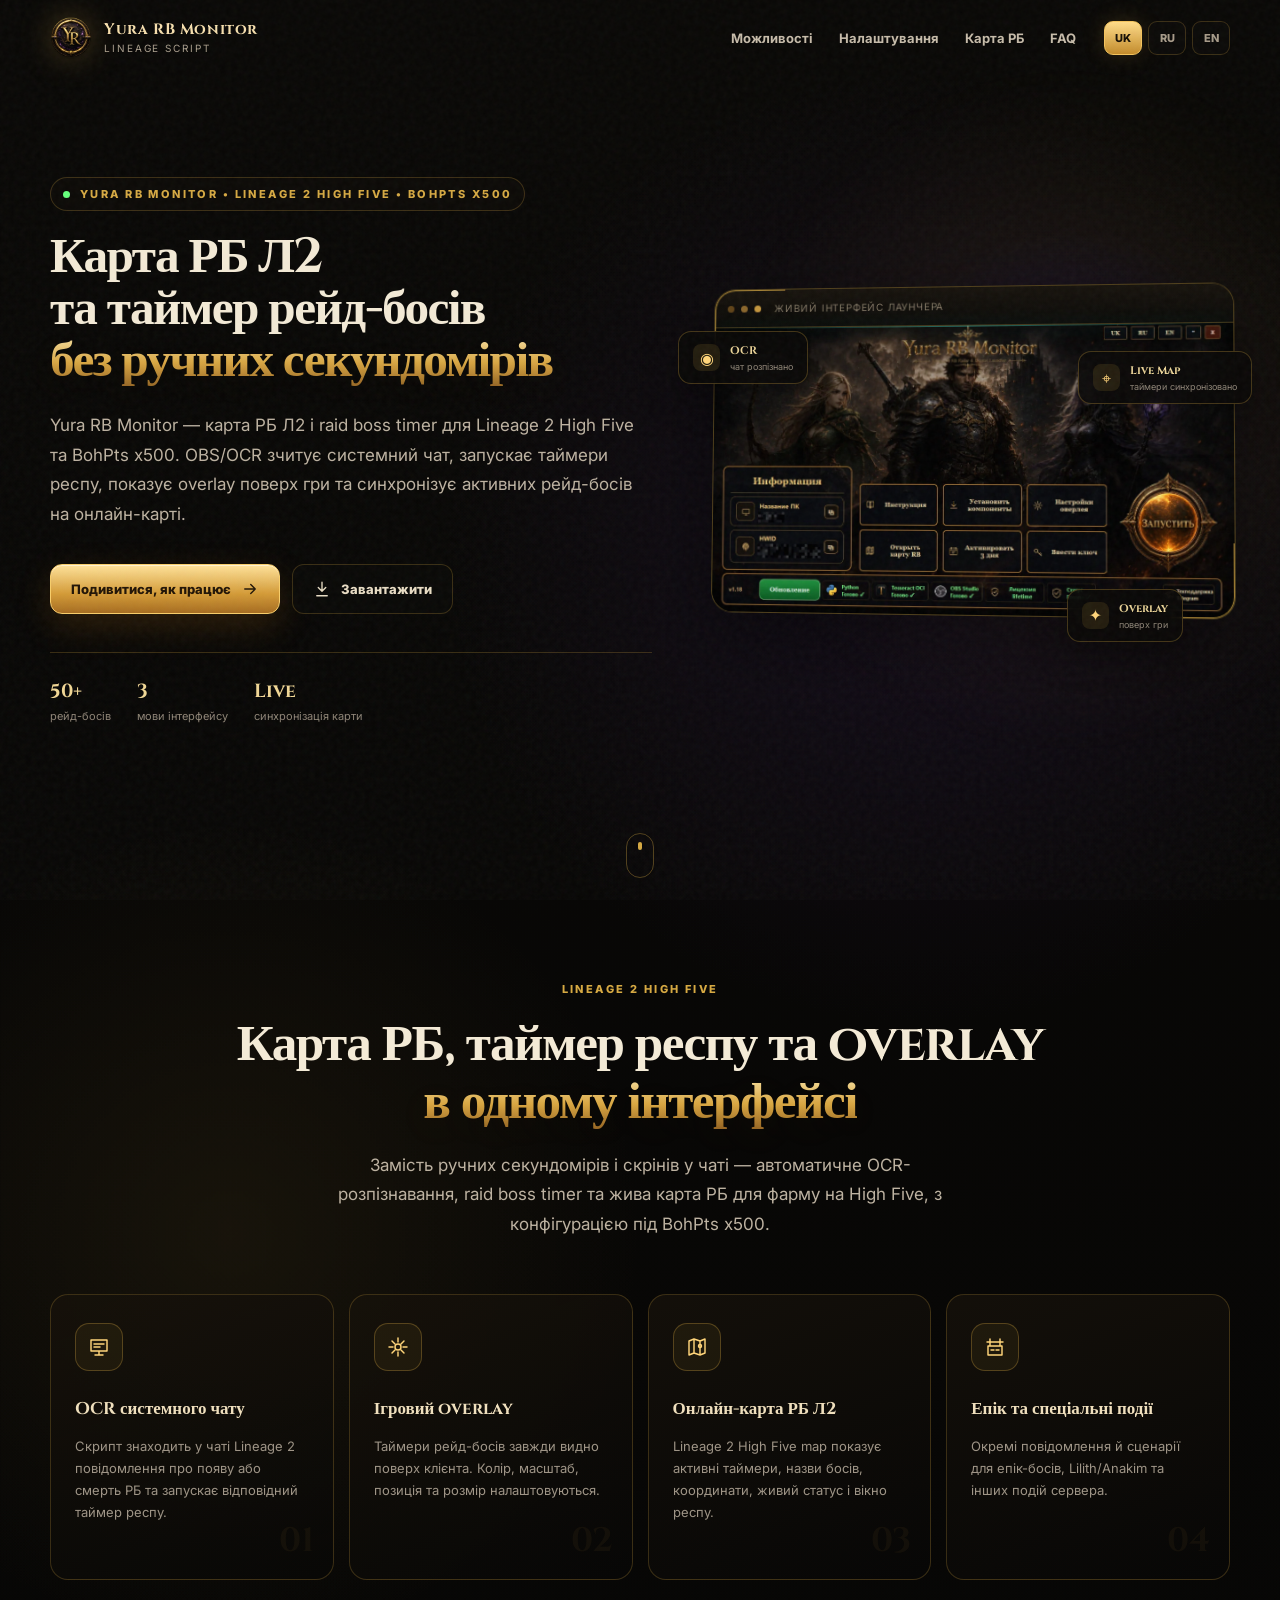
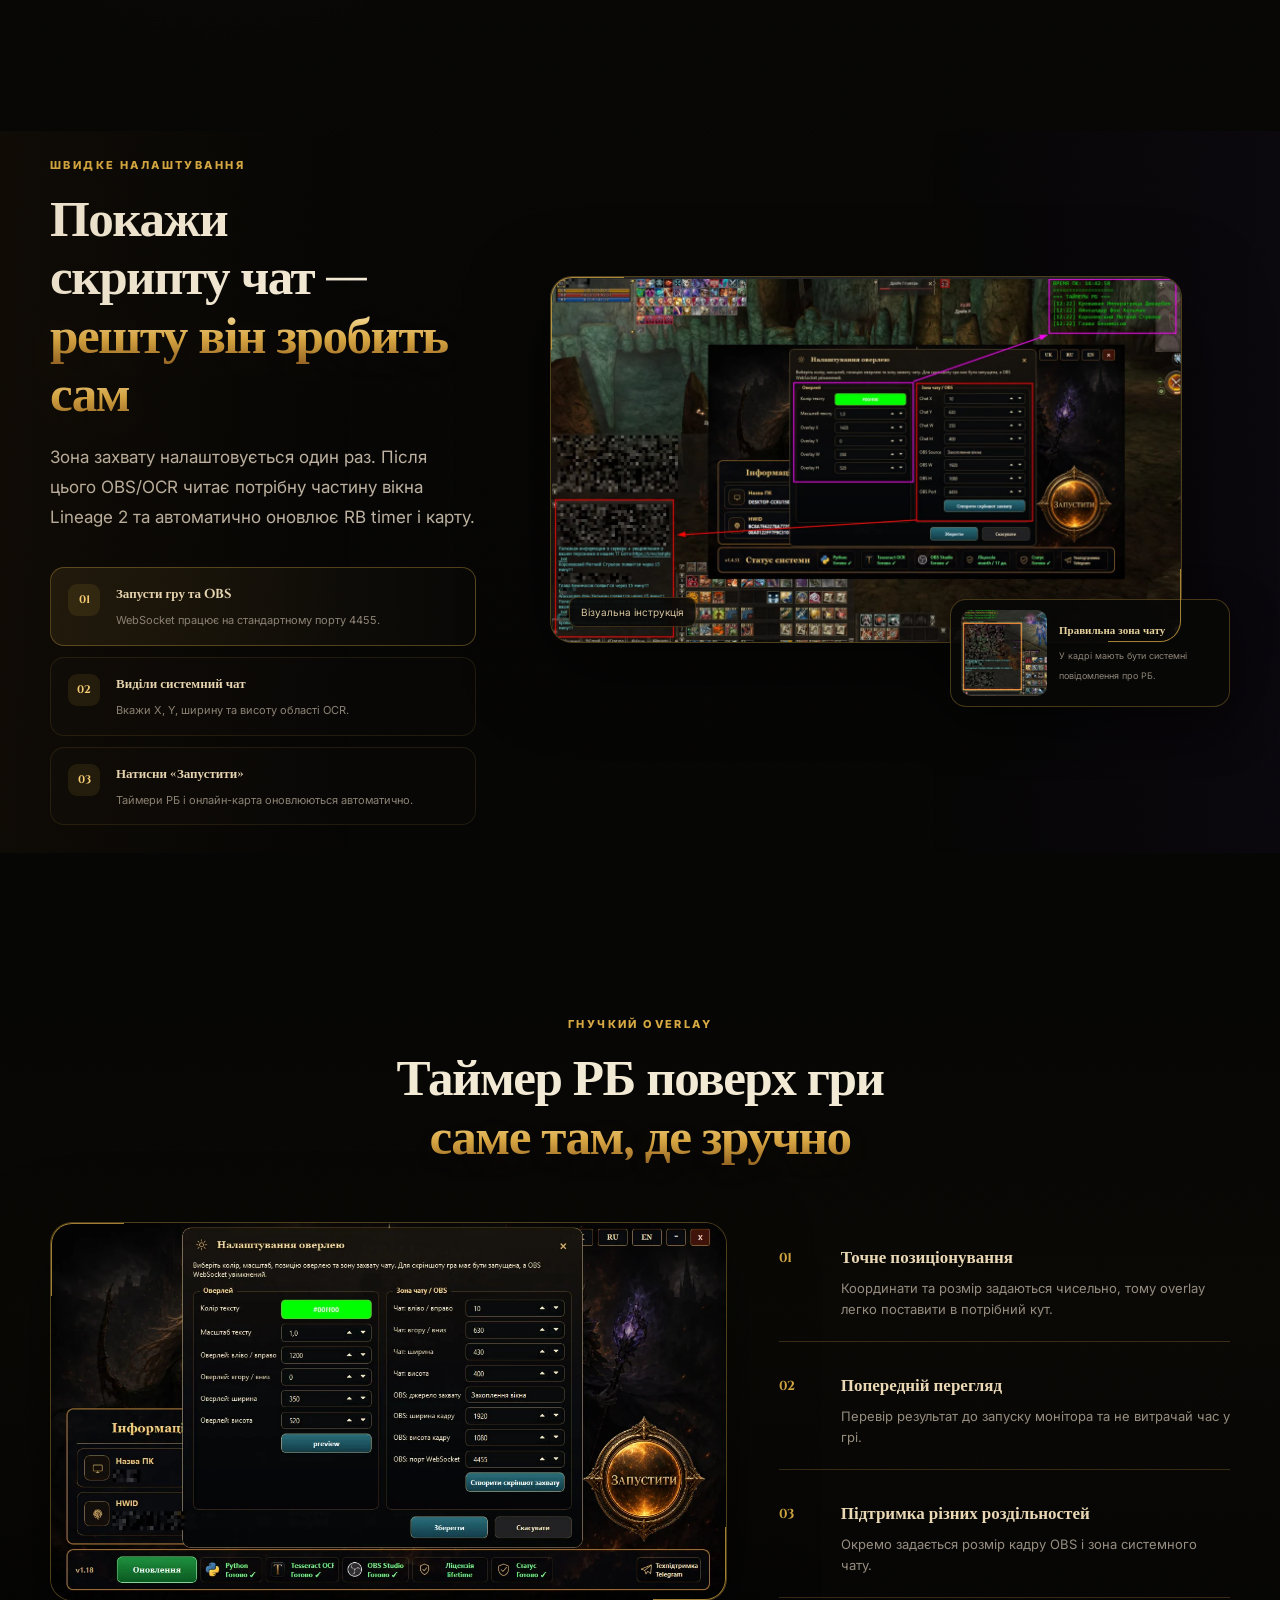
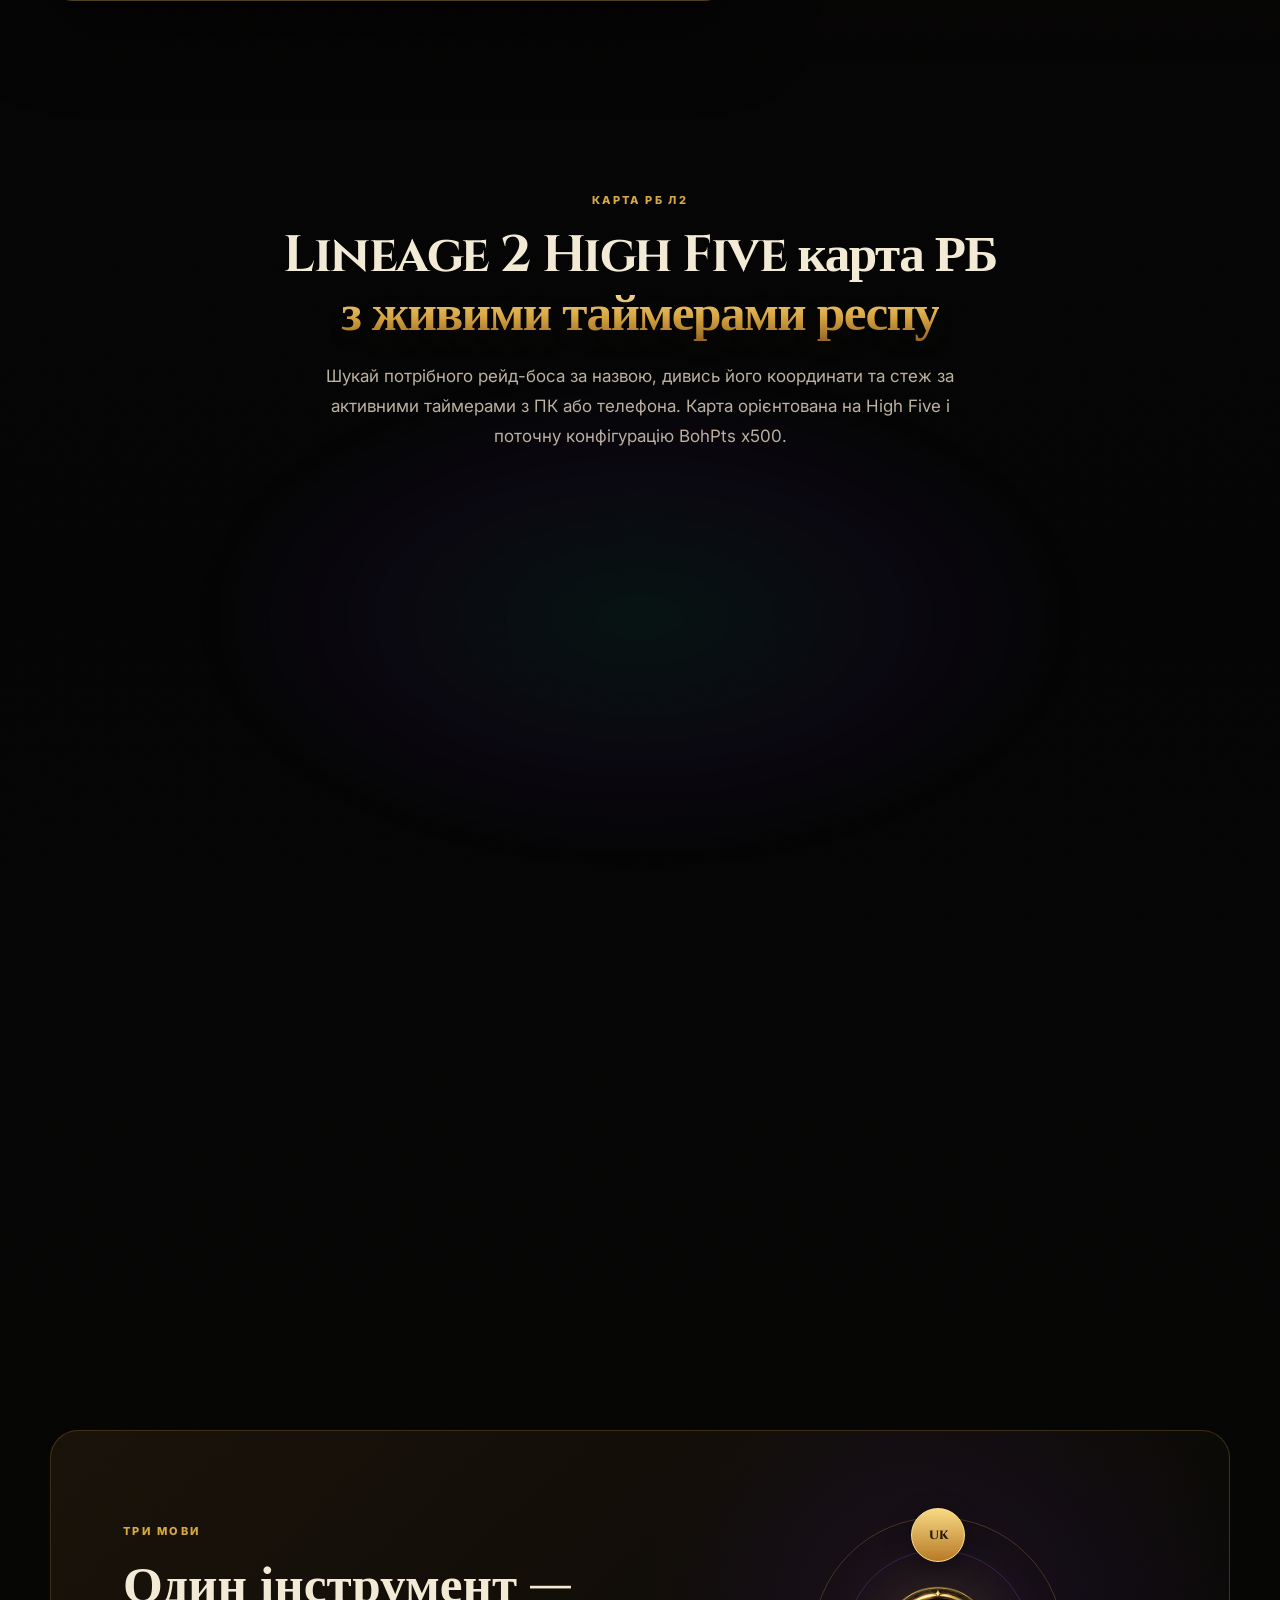
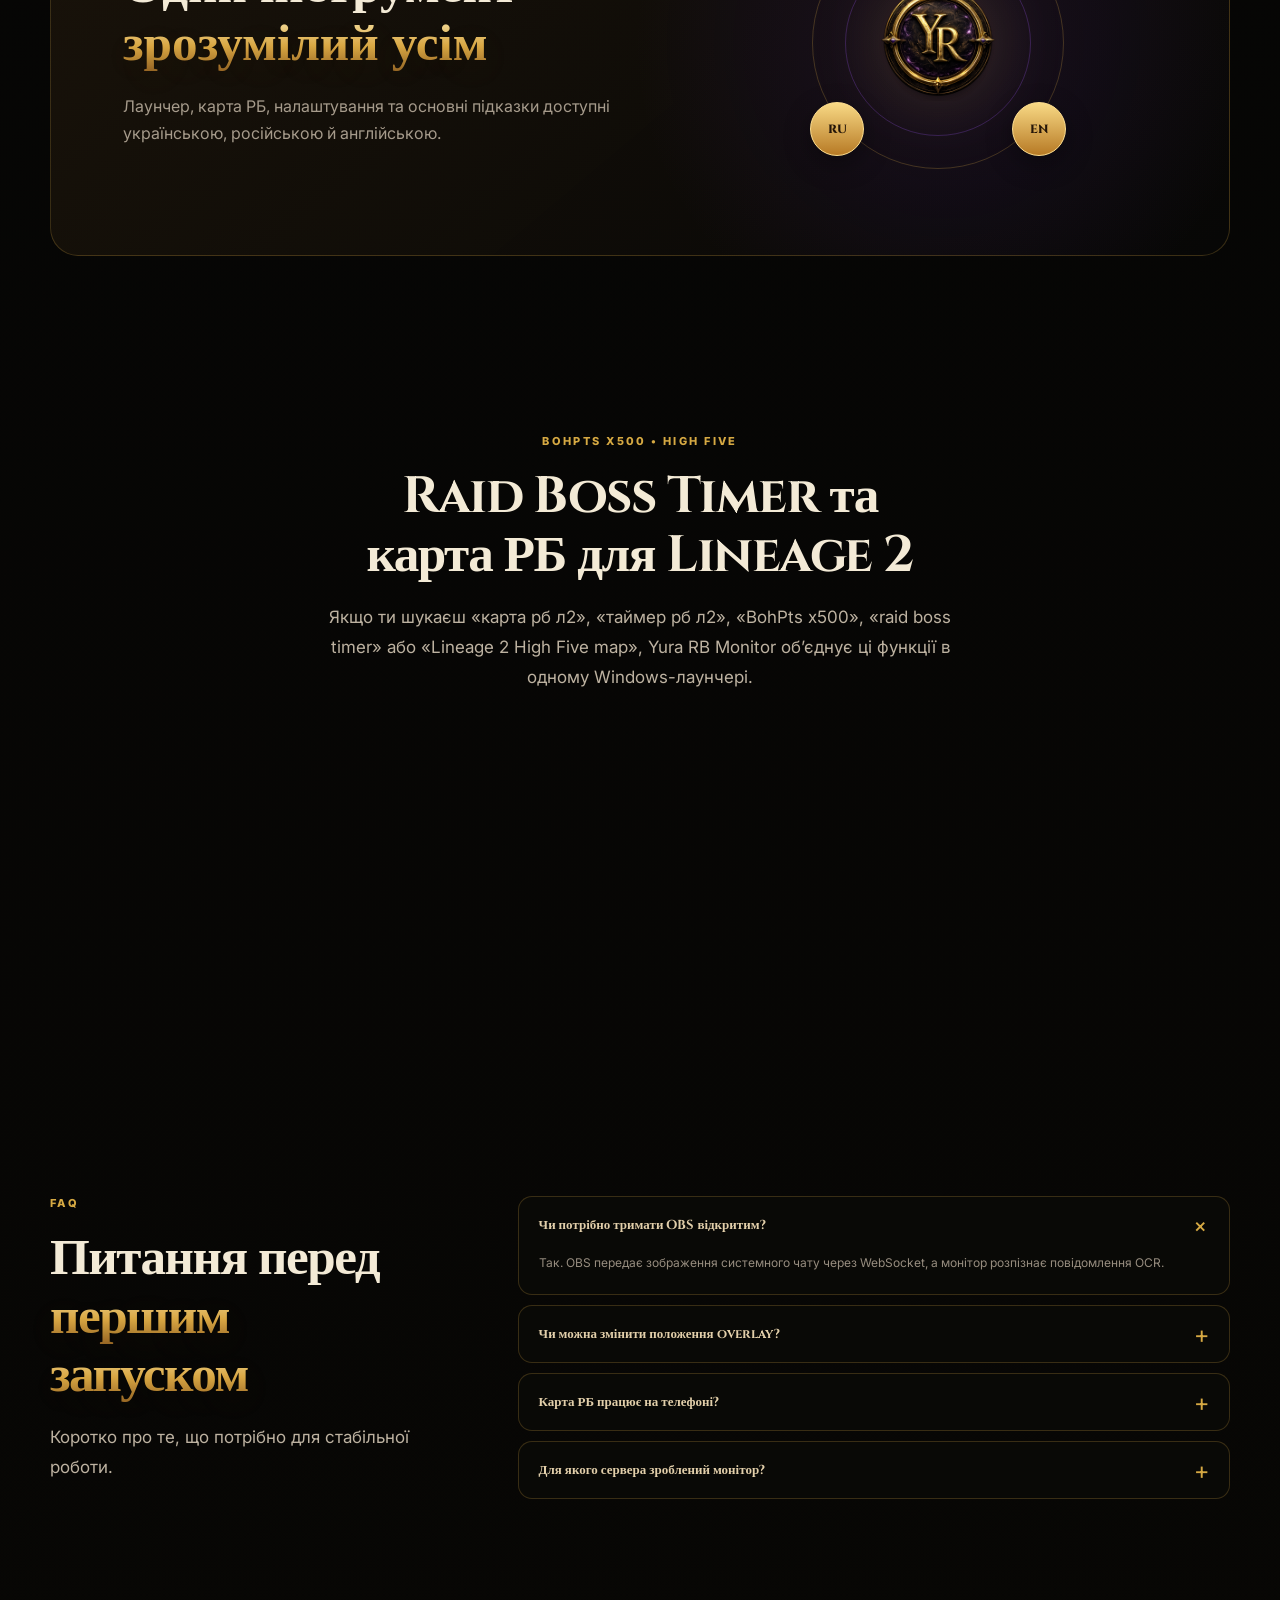
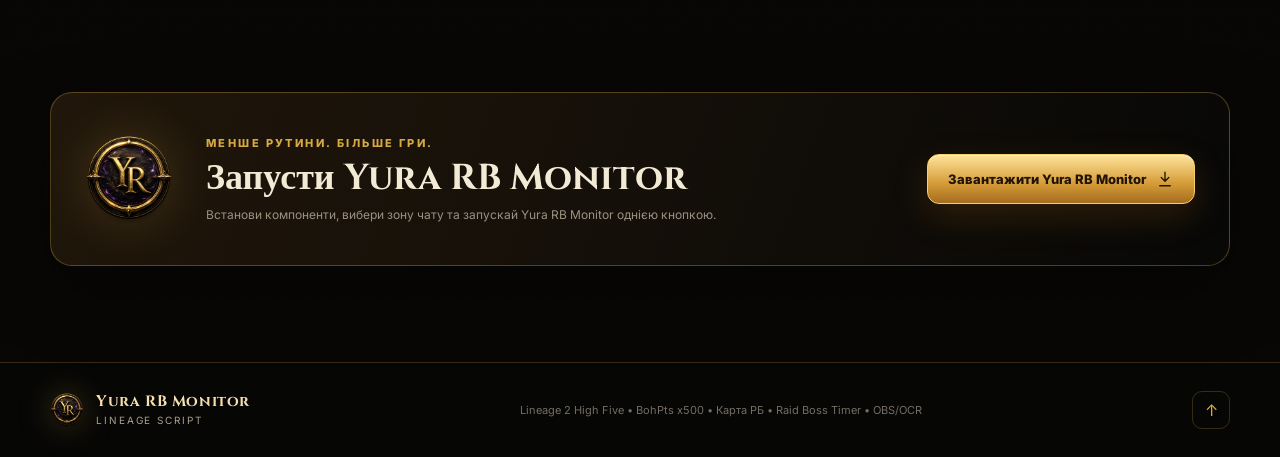
==== commit 39bbdb3e: "Use permanent latest release URL on website" ====
--- a/index.html
+++ b/index.html
@@ -68,7 +68,7 @@
               <span data-i18n="heroPrimary">Подивитися, як працює</span>
               <svg viewBox="0 0 24 24" aria-hidden="true"><path d="M5 12h14M13 6l6 6-6 6"/></svg>
             </a>
-            <a class="btn btn-ghost" href="https://github.com/Lineage-Script/Lineage2-RB-Monitor-BohPts/releases/latest/download/YuraRBMonitor_Client_v1.19.zip">
+            <a class="btn btn-ghost" href="https://github.com/Lineage-Script/Lineage2-RB-Monitor-BohPts/releases/latest/download/YuraRBMonitor_Client_latest.zip">
               <svg viewBox="0 0 24 24" aria-hidden="true"><path d="M12 3v12m0 0 5-5m-5 5-5-5M5 21h14"/></svg>
               <span data-i18n="download">Завантажити</span>
             </a>
@@ -117,7 +117,6 @@
           <h2 data-i18n-html="whyTitle">Усе потрібне для фарму РБ<br><span>в одному інтерфейсі</span></h2>
           <p data-i18n="whyLead">Замість ручних секундомірів, скрінів у чаті та постійного перемикання між вікнами.</p>
         </div>
-
         <div class="feature-grid">
           <article class="feature-card reveal tilt">
             <div class="icon-shell">
@@ -321,7 +320,7 @@
           <h2 data-i18n="ctaTitle">Нехай таймери працюють замість тебе</h2>
           <p data-i18n="ctaText">Встанови компоненти, вибери зону чату та запускай монітор однією кнопкою.</p>
         </div>
-        <a class="btn btn-primary" href="https://github.com/Lineage-Script/Lineage2-RB-Monitor-BohPts/releases/latest/download/YuraRBMonitor_Client_v1.19.zip">
+        <a class="btn btn-primary" href="https://github.com/Lineage-Script/Lineage2-RB-Monitor-BohPts/releases/latest/download/YuraRBMonitor_Client_latest.zip">
           <span data-i18n="downloadNow">Завантажити Yura RB Monitor</span>
           <svg viewBox="0 0 24 24" aria-hidden="true"><path d="M12 3v12m0 0 5-5m-5 5-5-5M5 21h14"/></svg>
         </a>
@@ -347,4 +346,4 @@
 
   <script src="./app.js"></script>
 </body>
-</html>
+</html>
--- a/styles.css
+++ b/styles.css
@@ -410,3 +410,245 @@
   *,*:before,*:after{animation-duration:.01ms!important;animation-iteration-count:1!important;scroll-behavior:auto!important;transition-duration:.01ms!important}
   .reveal{opacity:1;transform:none}
 }
+
+
+/* ==========================================================
+   YURA PROFESSIONAL MAIN PAGE FIX
+   ========================================================== */
+
+@media (min-width:1100px) {
+
+  .hero-grid {
+    grid-template-columns:
+      minmax(500px,1fr)
+      minmax(520px,1.04fr);
+    gap:50px;
+  }
+
+  .hero-copy h1 {
+    max-width:620px;
+    font-size:clamp(46px,4.15vw,64px);
+    line-height:1.04;
+  }
+}
+
+
+/* SEO block = exactly 3 cards */
+
+#seo-lineage2 .feature-grid {
+  grid-template-columns:repeat(3,minmax(0,1fr));
+  max-width:1000px;
+  margin-left:auto;
+  margin-right:auto;
+}
+
+#seo-lineage2 .feature-card {
+  min-height:290px;
+  padding-bottom:62px;
+}
+
+#seo-lineage2 .seo-link-card {
+  position:relative;
+}
+
+#seo-lineage2 .seo-more {
+  position:absolute;
+  left:24px;
+  bottom:24px;
+
+  color:var(--gold);
+  font-size:12px;
+  font-weight:800;
+
+  transition:
+    color .2s ease,
+    transform .2s ease;
+}
+
+#seo-lineage2 .seo-more:hover {
+  color:var(--gold-bright);
+  transform:translateX(4px);
+}
+
+
+/* Links below cards */
+
+.seo-landing-links {
+  display:flex;
+  justify-content:center;
+  flex-wrap:wrap;
+  gap:12px;
+
+  margin-top:26px;
+}
+
+.seo-landing-links a {
+  display:inline-flex;
+  align-items:center;
+
+  min-height:42px;
+  padding:0 17px;
+
+  border:1px solid var(--line);
+  border-radius:10px;
+
+  color:#cdbf9f;
+  background:rgba(13,11,8,.65);
+
+  font-size:12px;
+  font-weight:700;
+
+  transition:.2s;
+}
+
+.seo-landing-links a:hover {
+  color:var(--gold-bright);
+  border-color:rgba(214,169,67,.55);
+  background:rgba(32,23,12,.8);
+}
+
+
+/* Final CTA */
+
+.final-cta .cta-panel h2 {
+  max-width:600px;
+  text-wrap:balance;
+}
+
+.final-cta .cta-panel {
+  align-items:center;
+}
+
+
+@media(max-width:820px) {
+
+  #seo-lineage2 .feature-grid {
+    grid-template-columns:1fr;
+    max-width:520px;
+  }
+
+  #seo-lineage2 .feature-card {
+    min-height:230px;
+  }
+}
+
+
+/* ==========================================================
+   YURA FINAL VISUAL POLISH
+   ========================================================== */
+
+/* ---------- HERO ---------- */
+
+@media (min-width:1100px) {
+
+  .hero-grid {
+    grid-template-columns:
+      minmax(565px,1.07fr)
+      minmax(500px,.93fr);
+
+    gap:54px;
+  }
+
+  .hero-copy h1 {
+    max-width:650px;
+
+    font-size:clamp(46px,3.85vw,59px);
+    line-height:1.055;
+    letter-spacing:-.032em;
+  }
+
+  .hero-lead {
+    max-width:625px;
+  }
+}
+
+
+/* ---------- SECTION SPACING ---------- */
+
+/* Було занадто багато порожнього вертикального простору */
+
+.section {
+  padding-top:96px;
+  padding-bottom:96px;
+}
+
+.section.compact {
+  padding-top:82px;
+  padding-bottom:82px;
+}
+
+
+/* ---------- SEO ---------- */
+
+#seo-lineage2 .feature-grid {
+  grid-template-columns:repeat(3,minmax(0,1fr));
+
+  max-width:1000px;
+  margin-left:auto;
+  margin-right:auto;
+}
+
+#seo-lineage2 .feature-card {
+  min-height:272px;
+}
+
+/* Дублікати посилань під картками прибираємо.
+   Посилання всередині карток залишаються. */
+
+#seoLandingLinks,
+.seo-landing-links {
+  display:none !important;
+}
+
+
+/* ---------- CTA ---------- */
+
+.final-cta .cta-panel {
+  min-height:174px;
+}
+
+.final-cta .cta-panel h2 {
+  max-width:580px;
+  line-height:1.12;
+}
+
+
+/* ---------- TABLET ---------- */
+
+@media (max-width:1099px) and (min-width:821px) {
+
+  .section {
+    padding-top:82px;
+    padding-bottom:82px;
+  }
+
+  .hero-copy h1 {
+    font-size:clamp(44px,5vw,58px);
+  }
+}
+
+
+/* ---------- MOBILE ---------- */
+
+@media (max-width:820px) {
+
+  .section,
+  .section.compact {
+    padding-top:68px;
+    padding-bottom:68px;
+  }
+
+  .hero-copy h1 {
+    font-size:clamp(38px,10.5vw,52px);
+    line-height:1.07;
+  }
+
+  #seo-lineage2 .feature-grid {
+    grid-template-columns:1fr;
+    max-width:520px;
+  }
+
+  #seo-lineage2 .feature-card {
+    min-height:220px;
+  }
+}
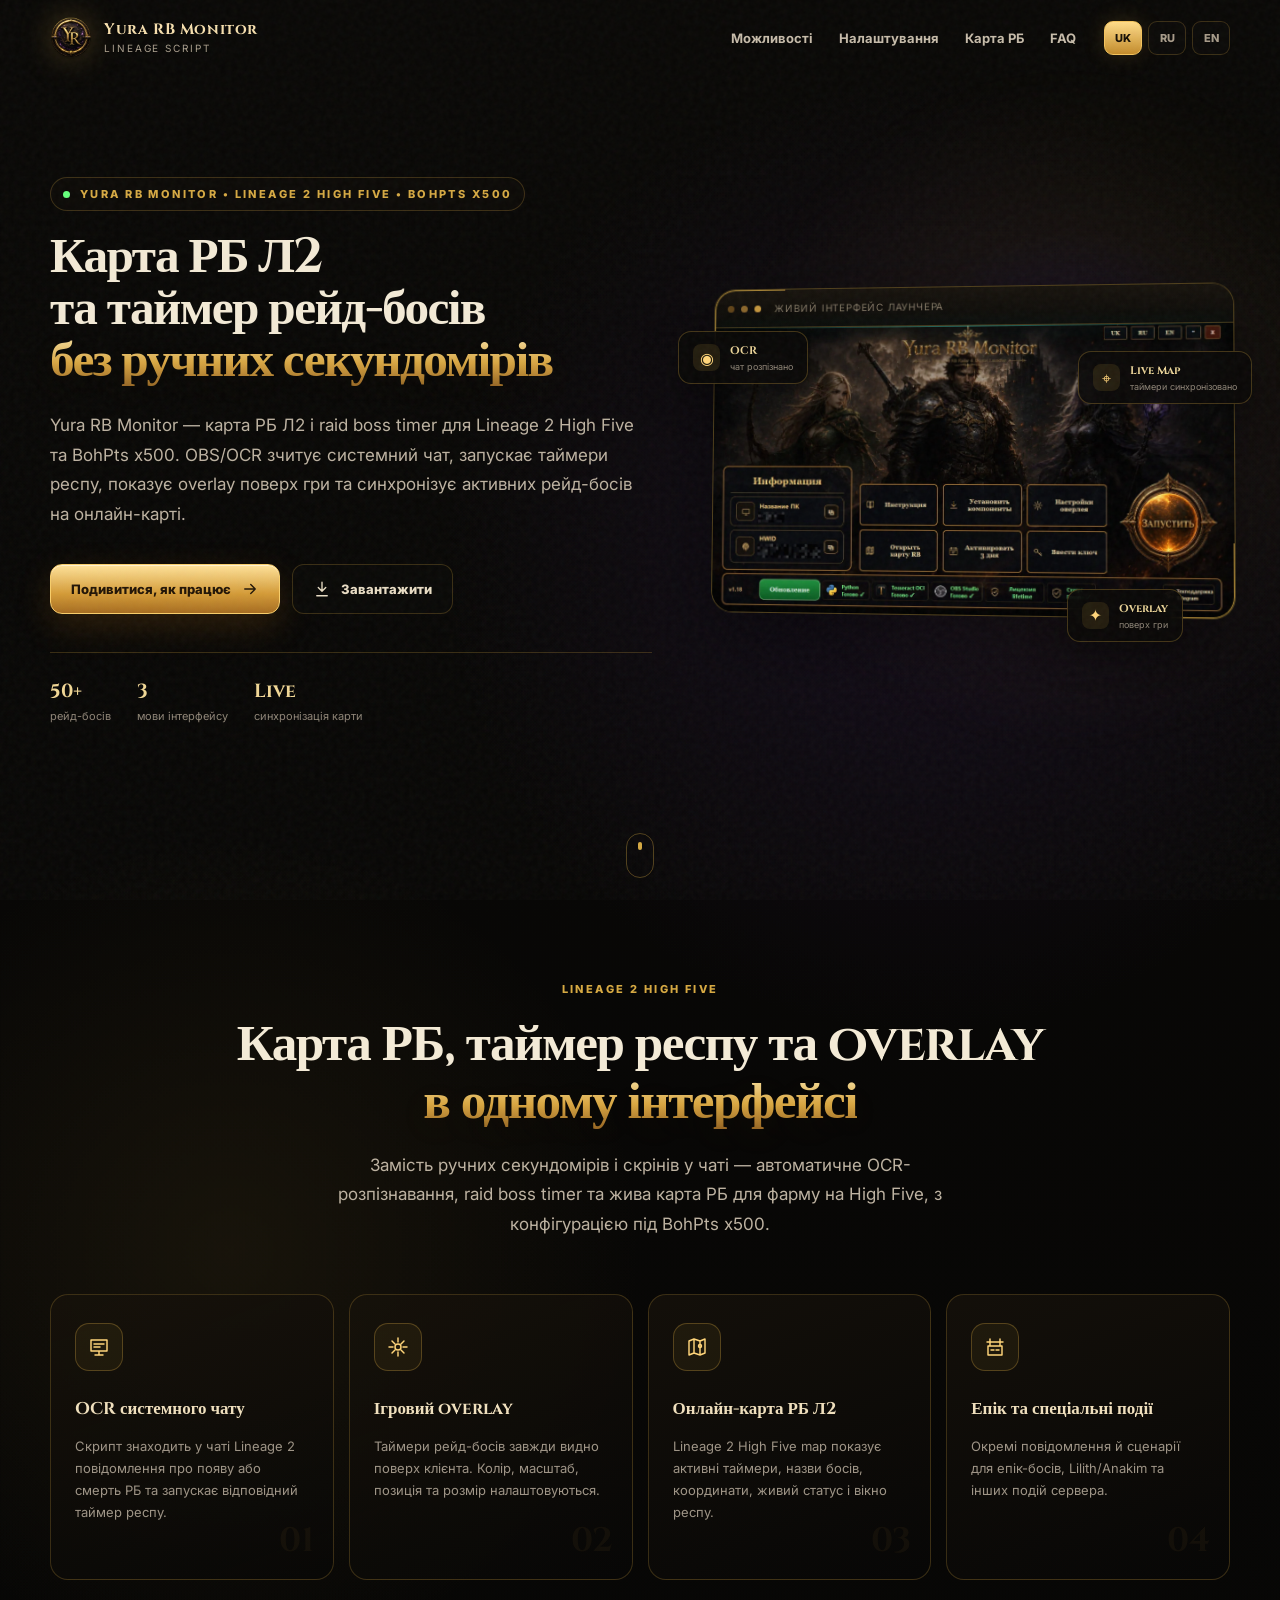
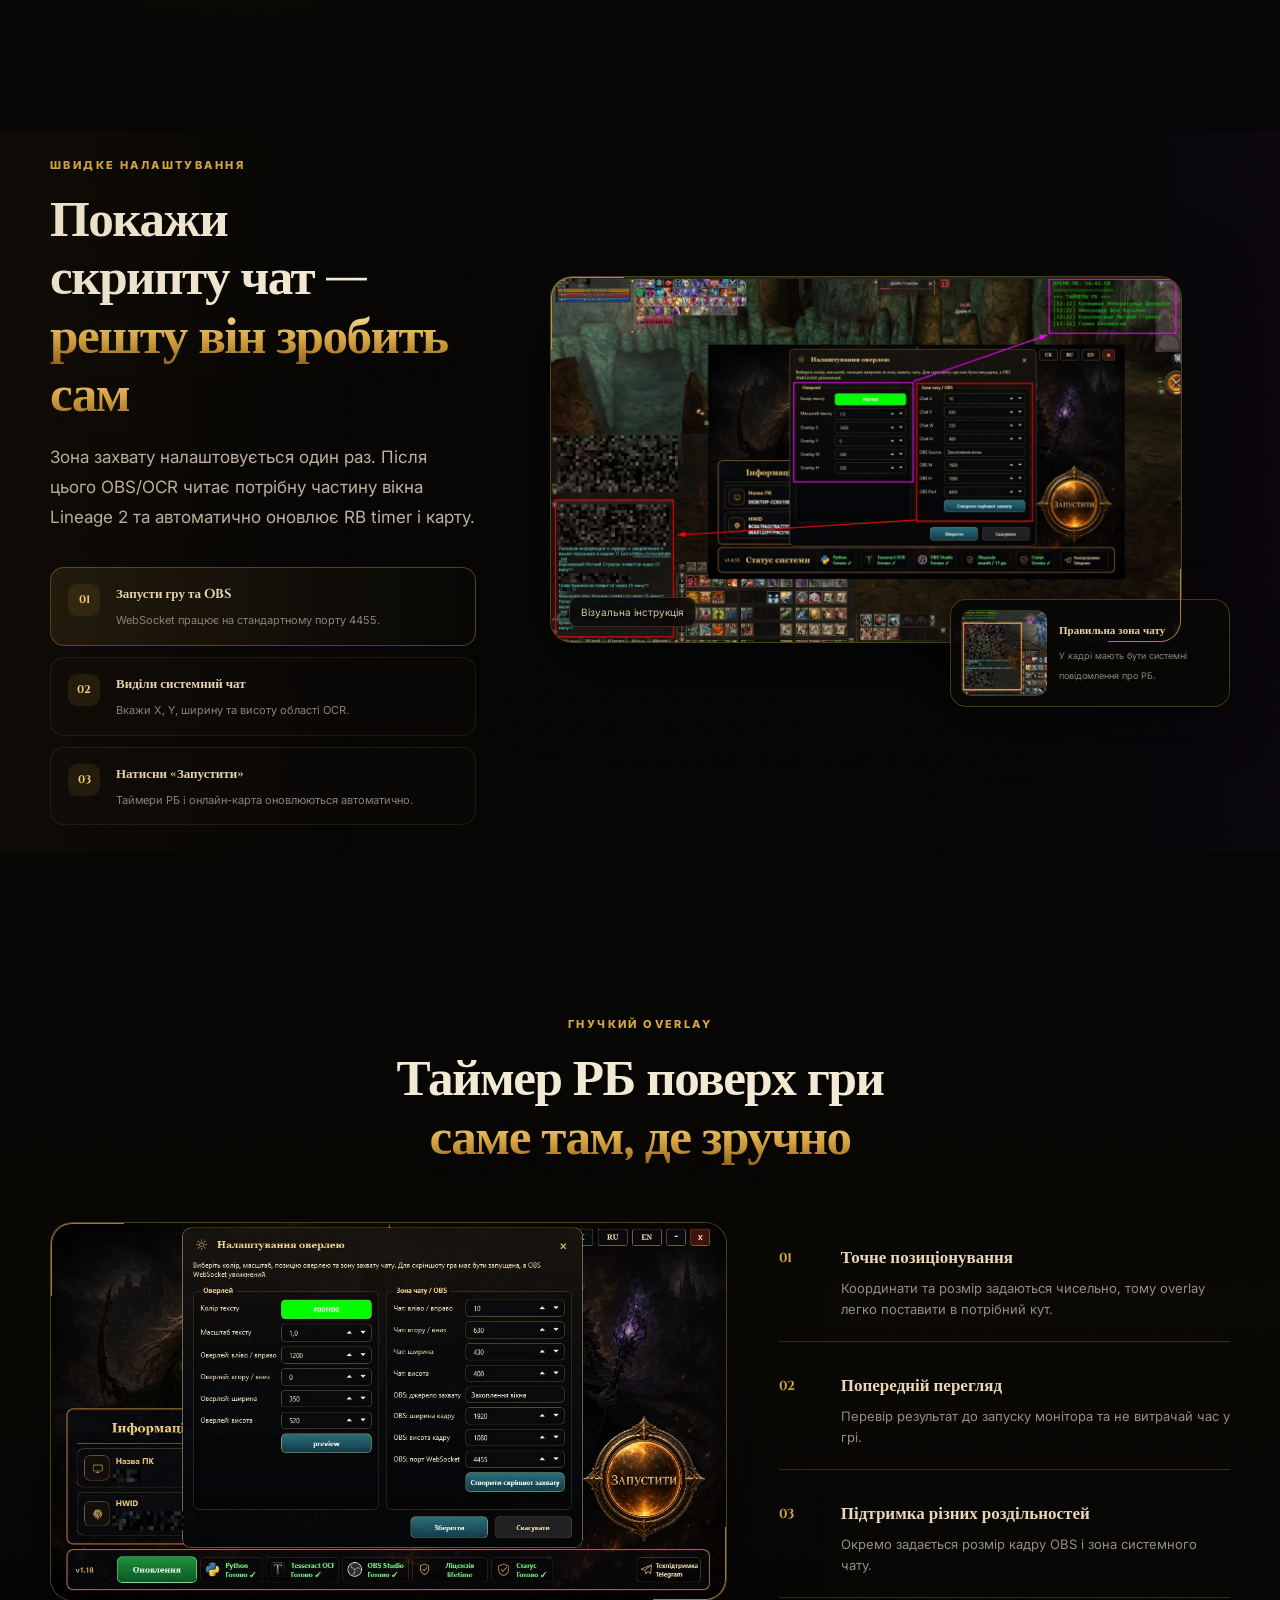
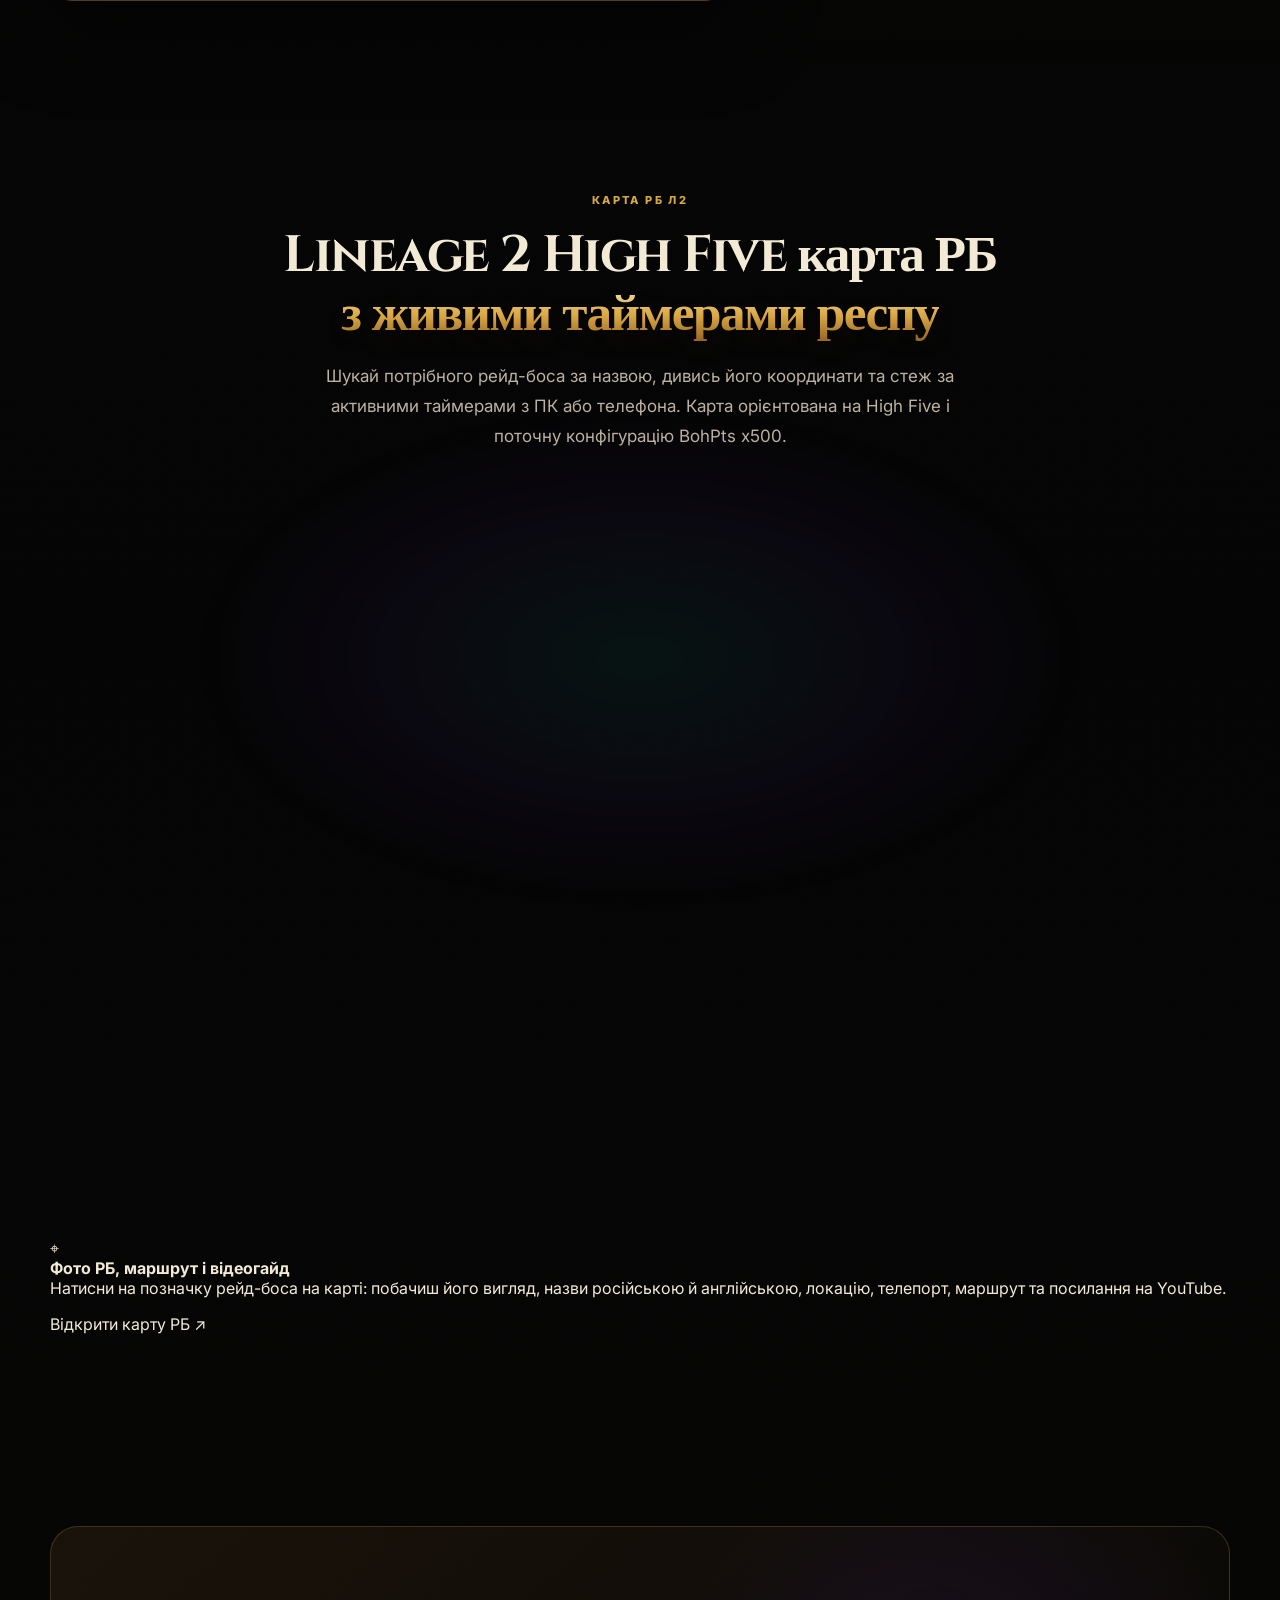
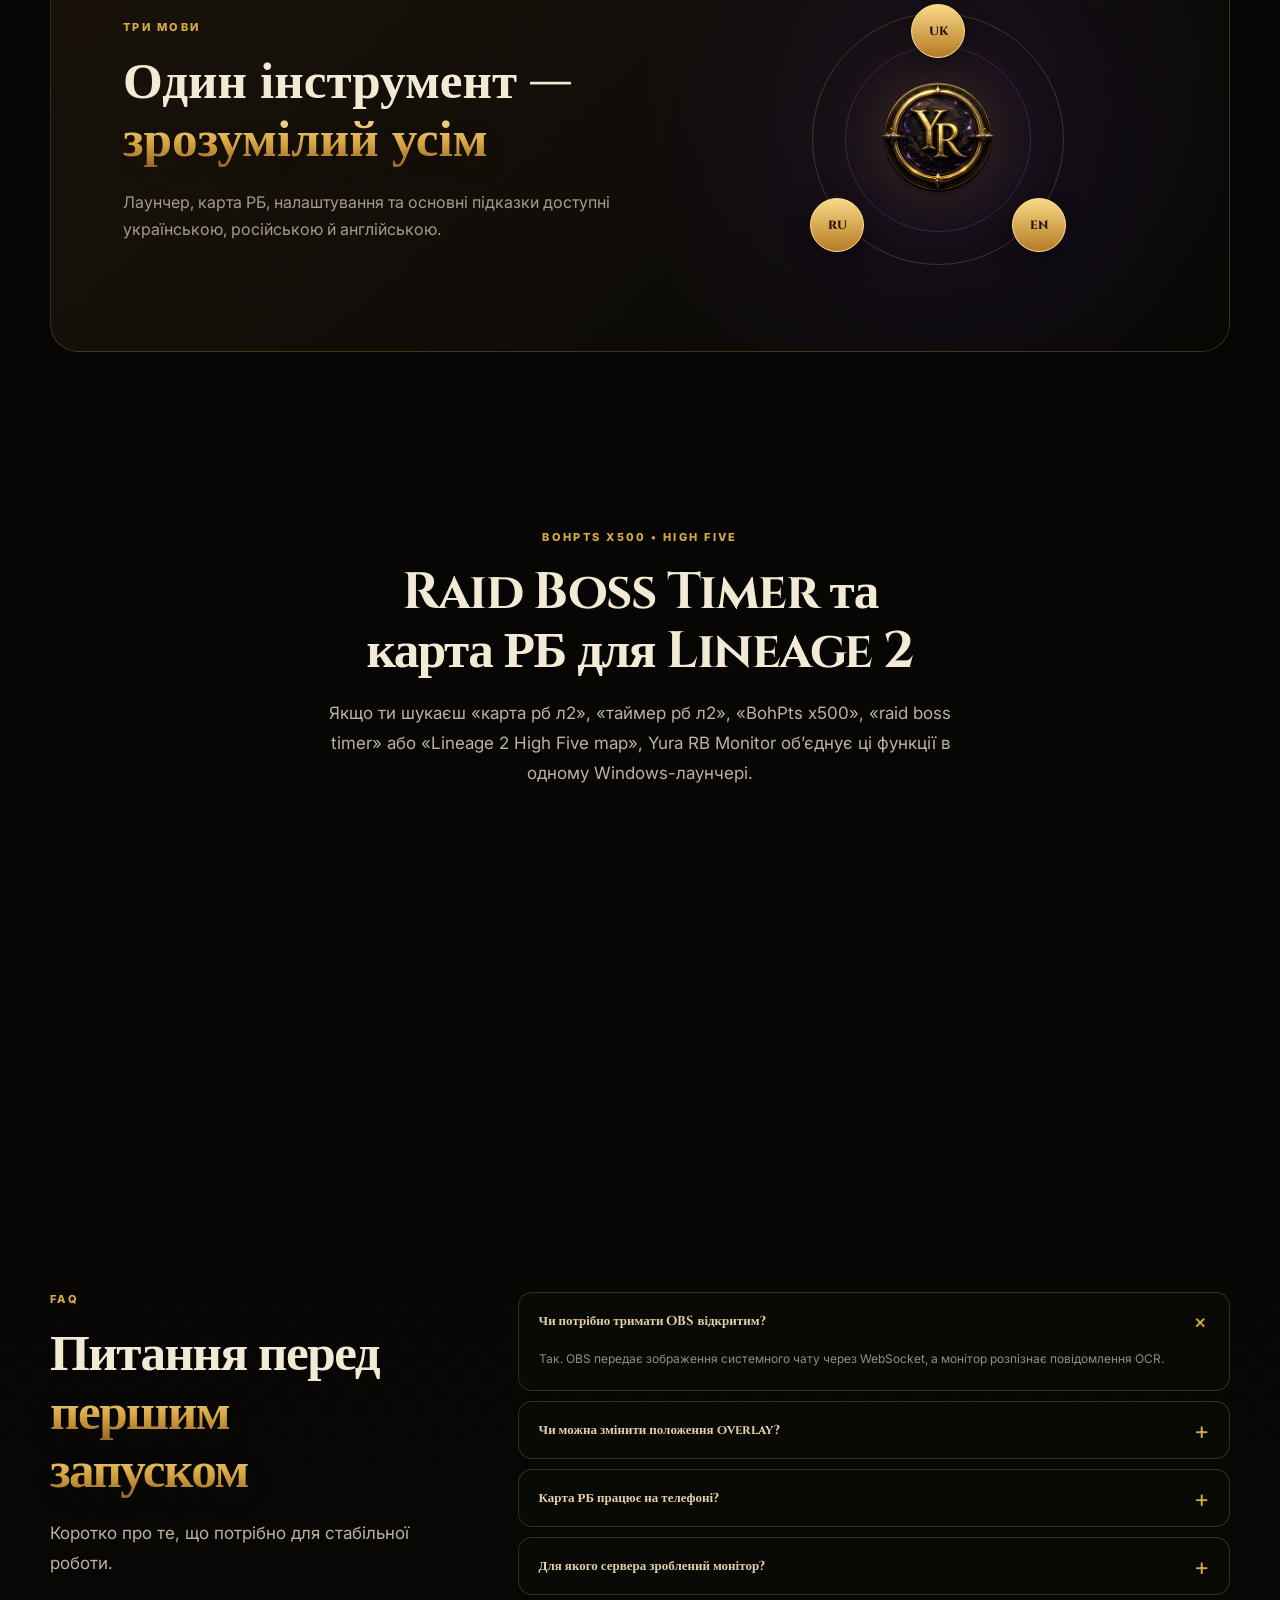
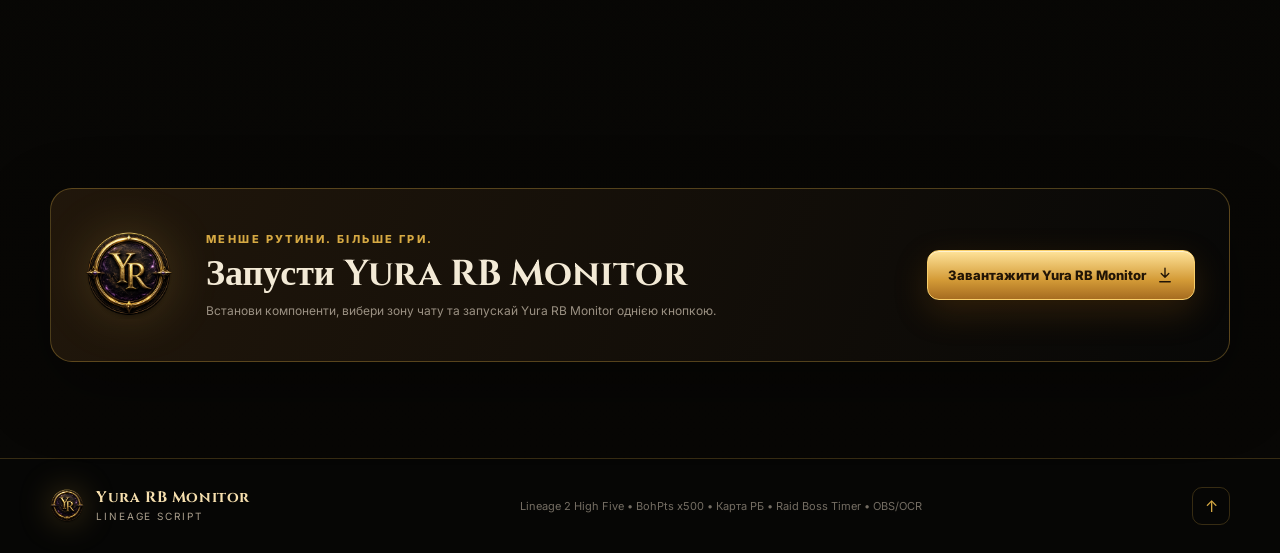
==== commit 3e20c5a3: "Document bilingual raid boss image, route and YouTube guides" ====
--- a/index.html
+++ b/index.html
@@ -263,6 +263,16 @@
           <div class="reveal delay-1"><strong data-i18n="mapBenefit2Title">Стани кольорами</strong><span data-i18n="mapBenefit2Text">Живий, респ та тимчасова точка.</span></div>
           <div class="reveal delay-2"><strong data-i18n="mapBenefit3Title">Спільна синхронізація</strong><span data-i18n="mapBenefit3Text">Дані оновлюються для всіх користувачів.</span></div>
         </div>
+        <div class="rb-guide-promo reveal" aria-label="Raid boss location guide">
+          <div class="rb-guide-promo-copy">
+            <span class="rb-guide-promo-icon" aria-hidden="true">⌖</span>
+            <div>
+              <strong data-i18n="guidePromoTitle">Фото РБ, маршрут і відеогайд</strong>
+              <p data-i18n="guidePromoText">Натисни на позначку рейд-боса на карті: побачиш його вигляд, назви російською й англійською, локацію, телепорт, маршрут та посилання на YouTube.</p>
+            </div>
+          </div>
+          <a class="rb-guide-promo-link" href="http://138.68.66.8/map" target="_blank" rel="noopener noreferrer" data-i18n="guidePromoAction">Відкрити карту РБ ↗</a>
+        </div>
       </div>
     </section>
 
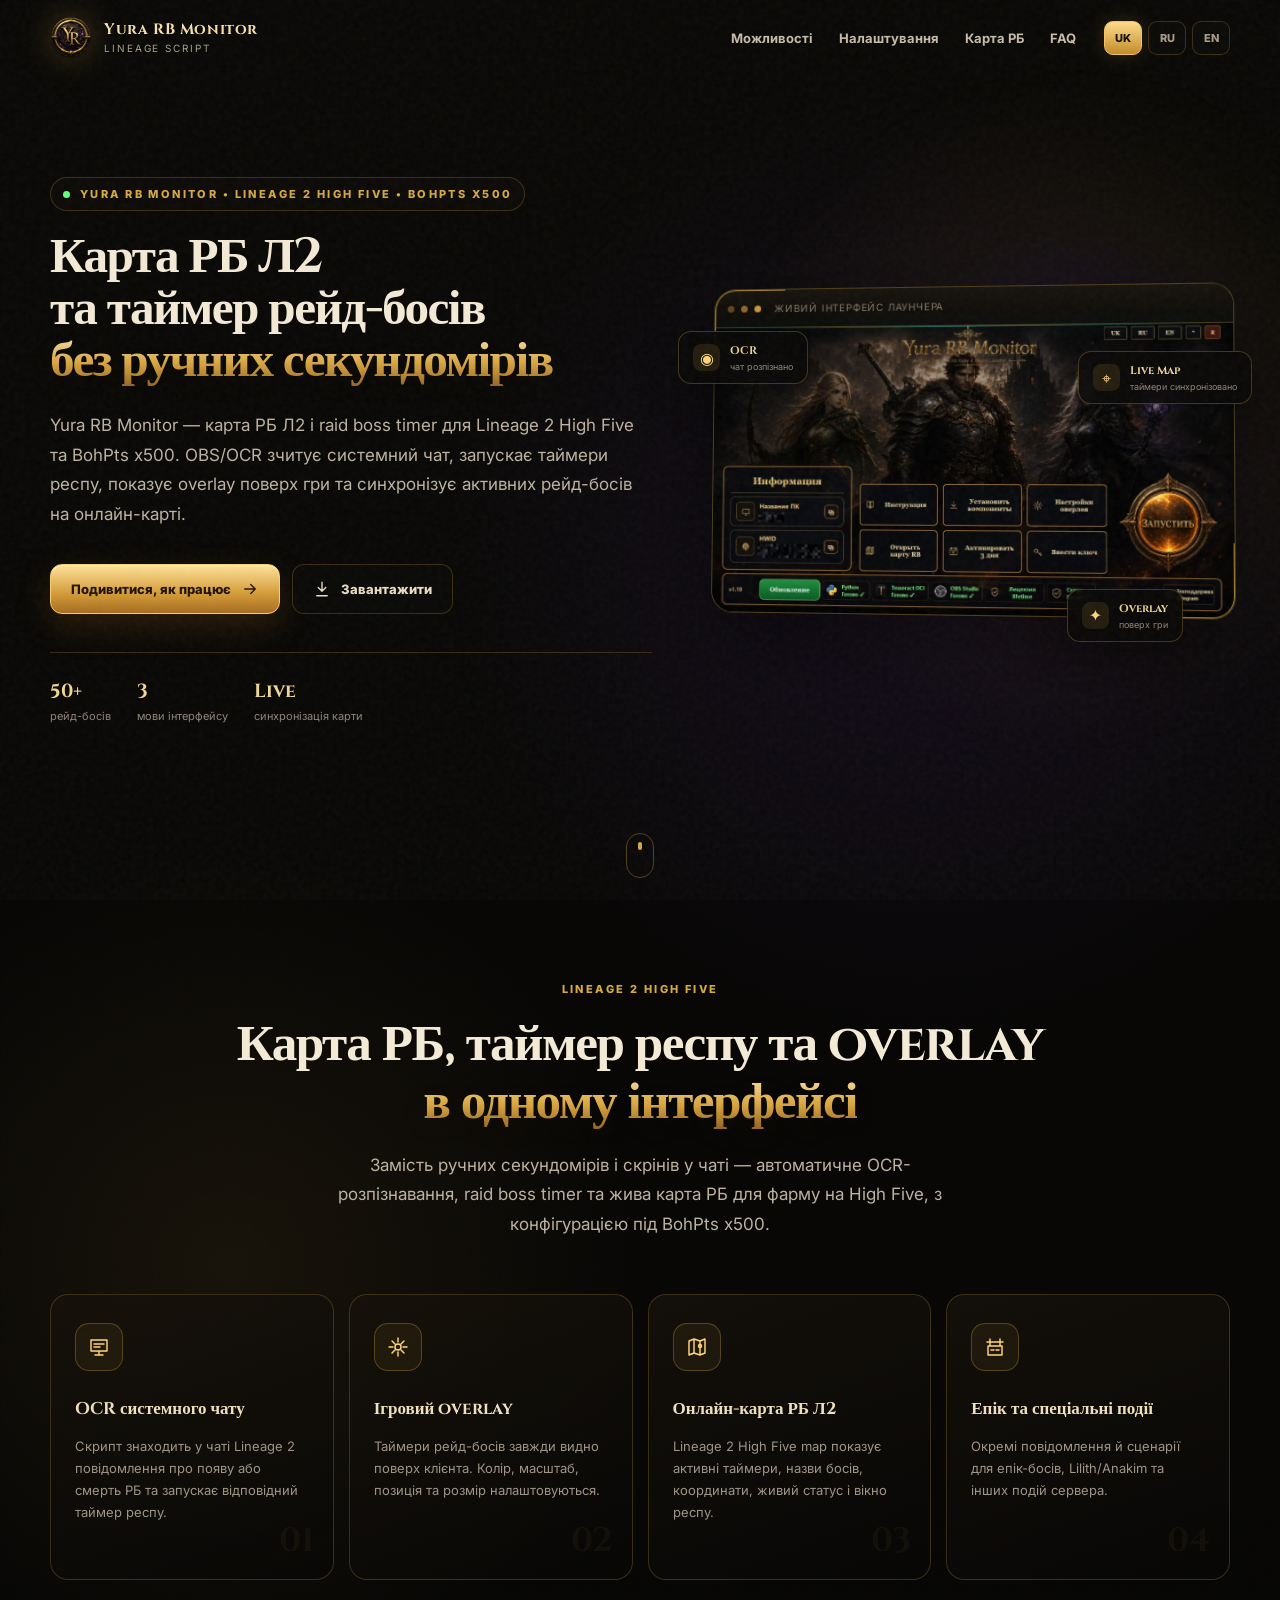
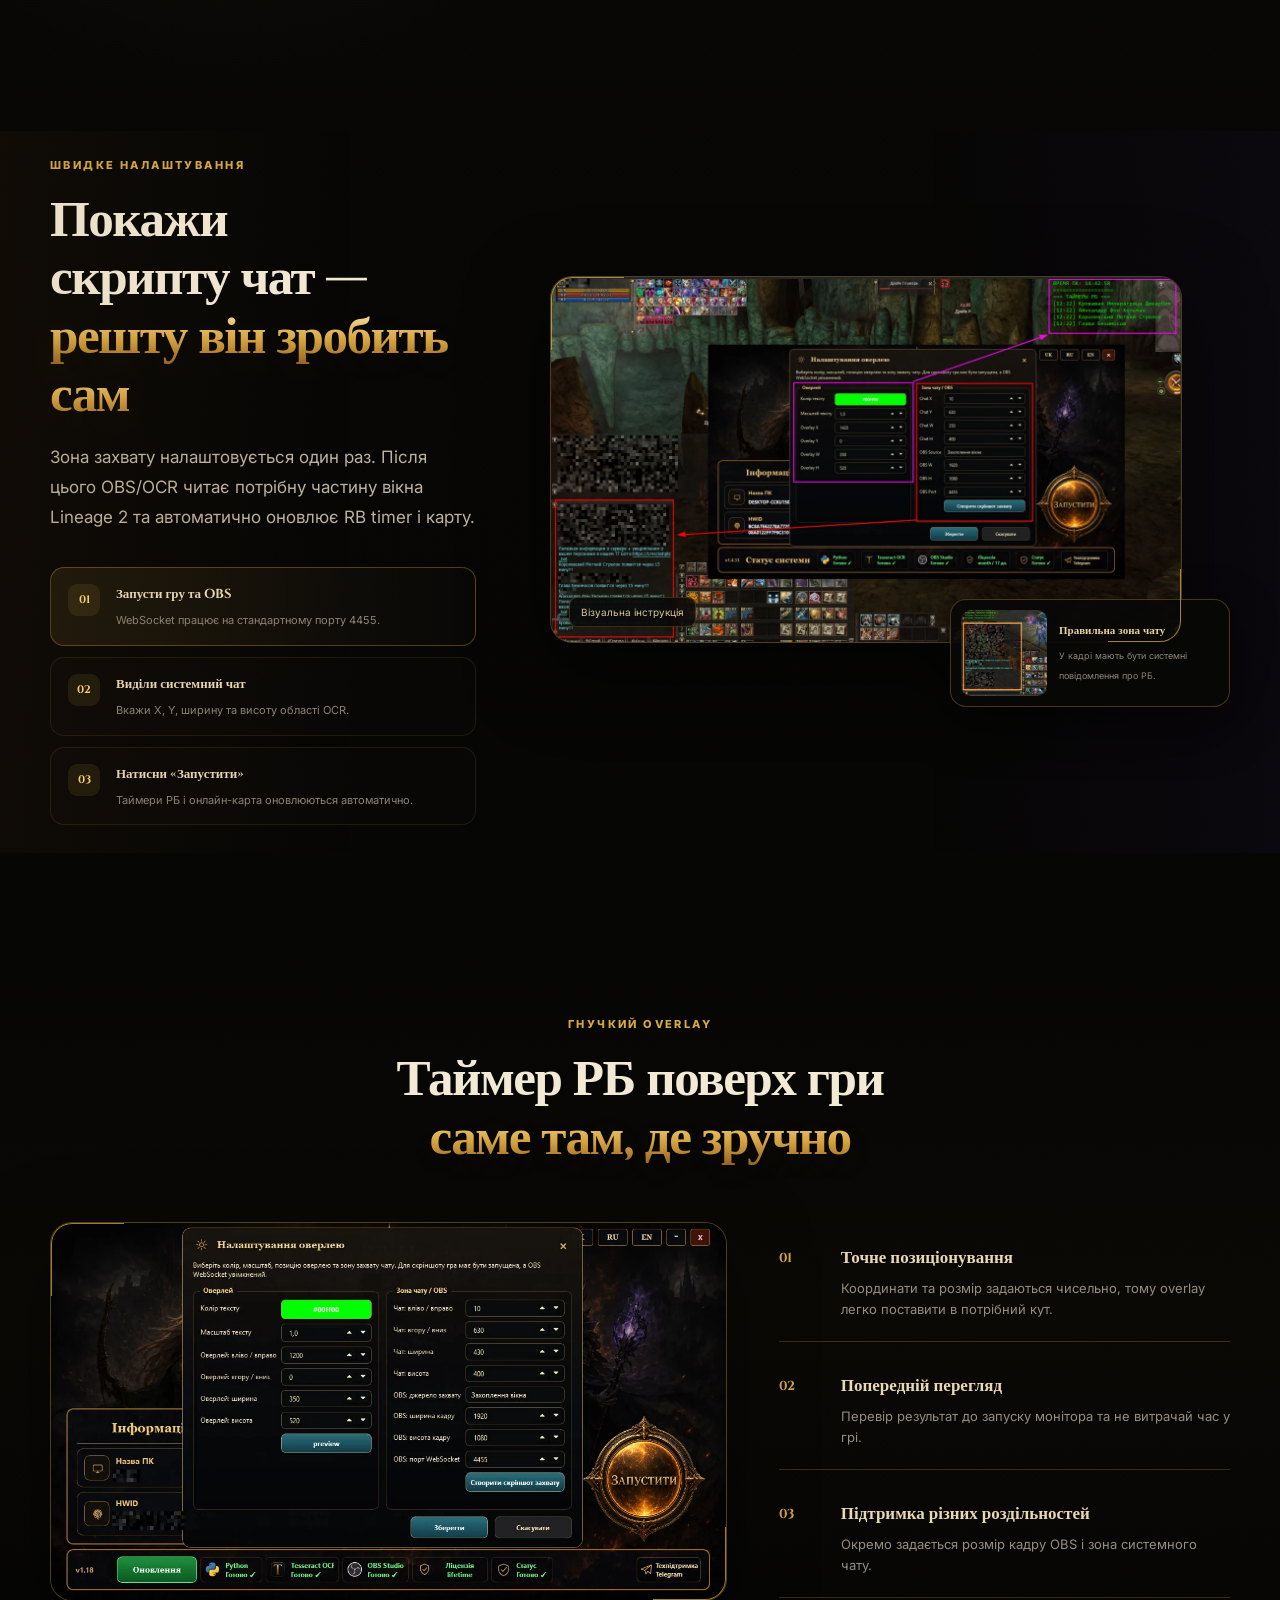
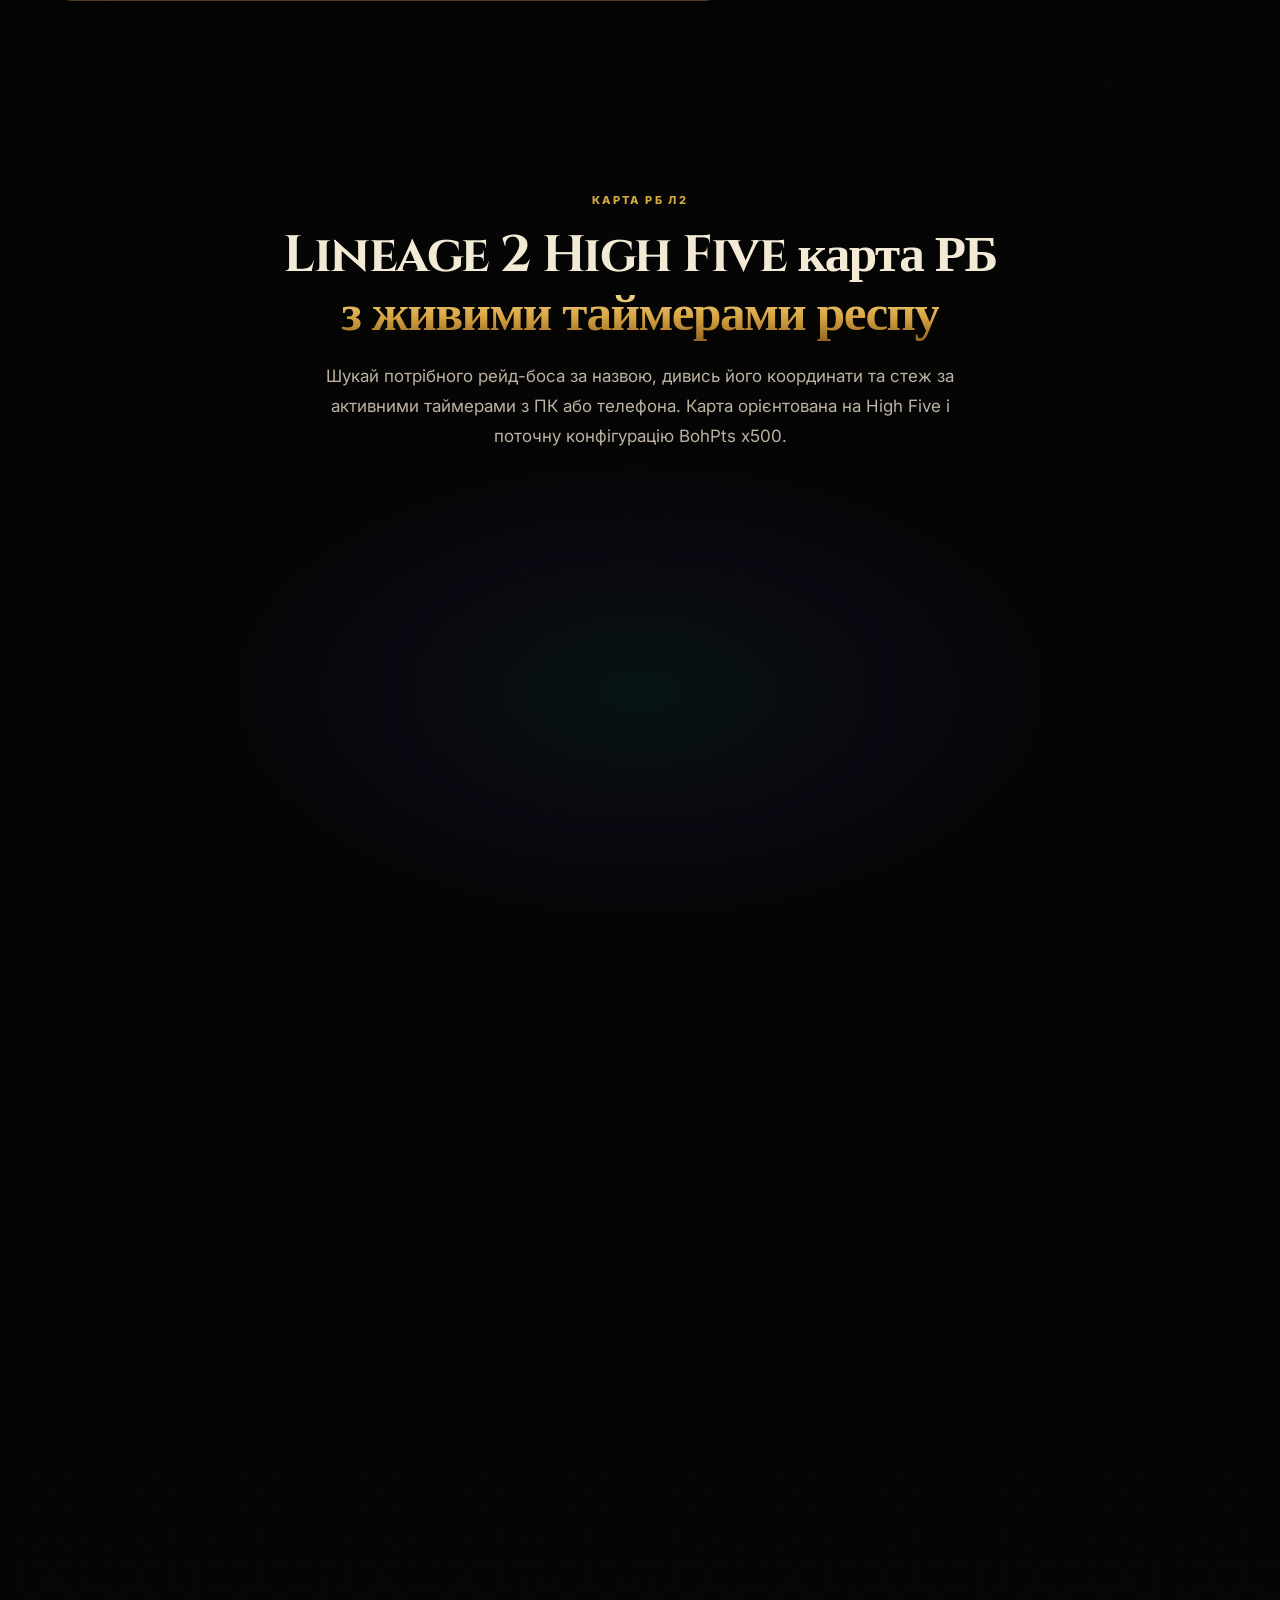
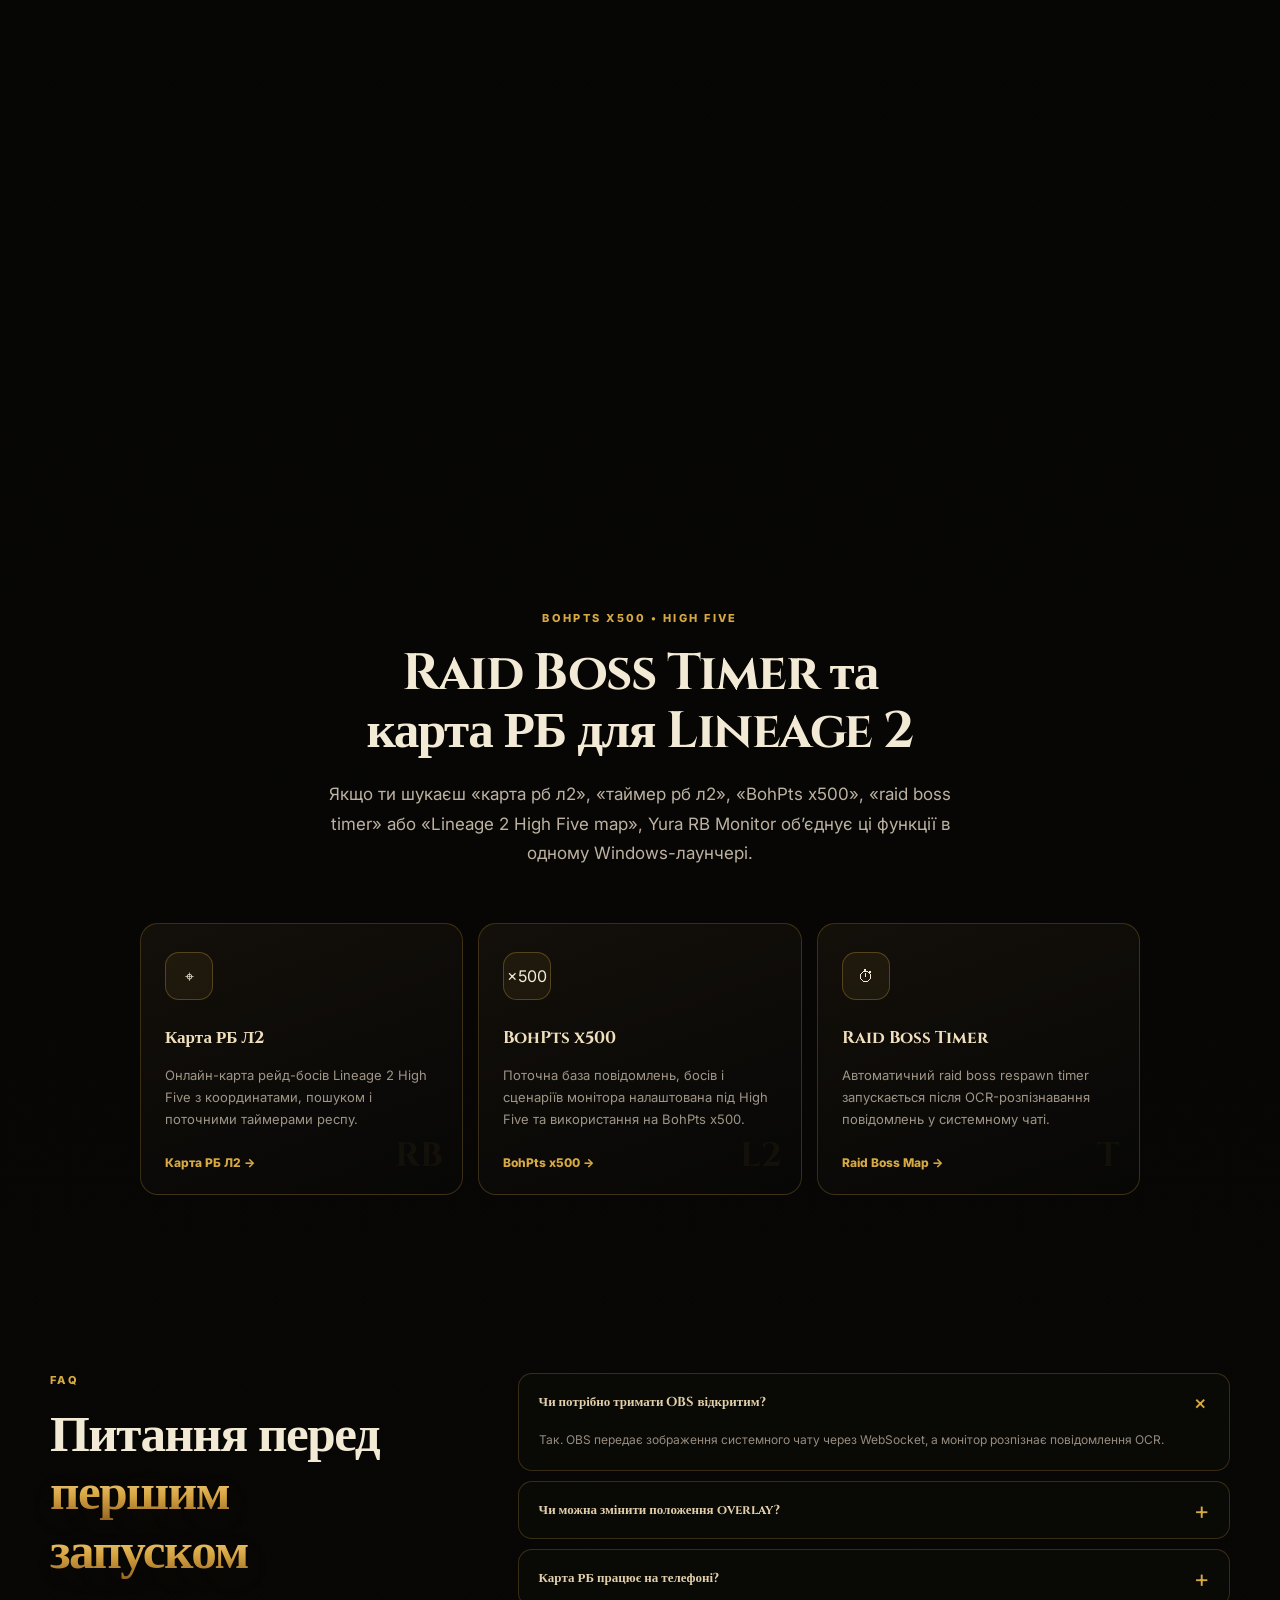
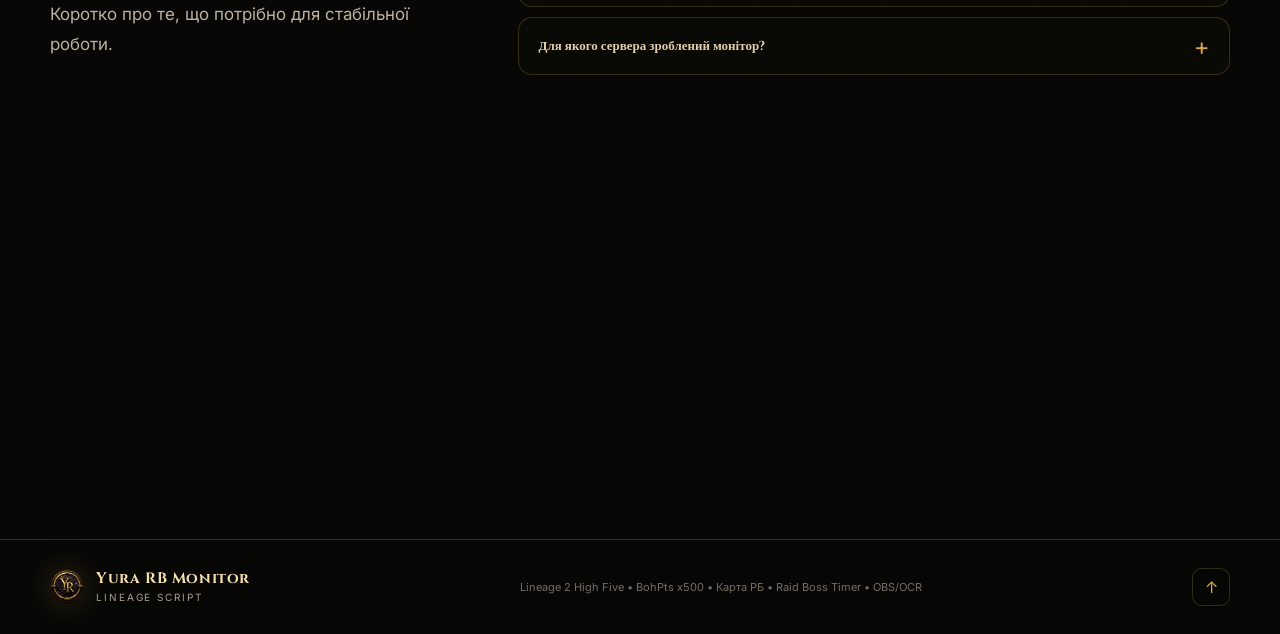
==== commit d95d8ad1: "Present newly enabled Raid Boss Guide on homepage" ====
--- a/index.html
+++ b/index.html
@@ -267,8 +267,8 @@
           <div class="rb-guide-promo-copy">
             <span class="rb-guide-promo-icon" aria-hidden="true">⌖</span>
             <div>
-              <strong data-i18n="guidePromoTitle">Фото РБ, маршрут і відеогайд</strong>
-              <p data-i18n="guidePromoText">Натисни на позначку рейд-боса на карті: побачиш його вигляд, назви російською й англійською, локацію, телепорт, маршрут та посилання на YouTube.</p>
+              <strong data-i18n="guidePromoTitle">Фото рейд-боса, телепорт, маршрут і відео</strong>
+              <p data-i18n="guidePromoText">Вибери рейд-боса на карті Lineage 2 High Five: переглянь його зображення, рівень (якщо відомий), назви англійською та російською, локацію, точку телепорту, покроковий маршрут і YouTube-гайд за наявності.</p>
             </div>
           </div>
           <a class="rb-guide-promo-link" href="http://138.68.66.8/map" target="_blank" rel="noopener noreferrer" data-i18n="guidePromoAction">Відкрити карту РБ ↗</a>
--- a/styles.css
+++ b/styles.css
@@ -652,3 +652,8 @@
     min-height:220px;
   }
 }
+
+/* Raid Boss Guide feature, 2026-10 */
+.rb-guide-promo{margin:24px auto 0;padding:22px 24px;border:1px solid rgba(67,237,212,.32);border-radius:18px;background:linear-gradient(115deg,rgba(15,39,50,.86),rgba(15,14,32,.87));display:flex;gap:20px;align-items:center;justify-content:space-between;box-shadow:0 18px 50px rgba(0,0,0,.18)}
+.rb-guide-promo-copy{display:flex;align-items:flex-start;gap:17px;max-width:740px}.rb-guide-promo-icon{flex:0 0 44px;width:44px;height:44px;border:1px solid rgba(67,237,212,.38);border-radius:12px;display:grid;place-items:center;font-size:27px;color:#42ead9}.rb-guide-promo-copy strong{font-size:1.13rem;color:#eafffb}.rb-guide-promo-copy p{margin:.5rem 0 0;color:#c1cddd;line-height:1.6}.rb-guide-promo-link{flex-shrink:0;text-decoration:none;padding:13px 17px;border:1px solid rgba(67,237,212,.5);border-radius:10px;background:#0b2831;color:#bbfff2;font-weight:700;transition:transform .2s ease,background .2s ease}.rb-guide-promo-link:hover,.rb-guide-promo-link:focus-visible{background:#134453;transform:translateY(-2px)}
+@media(max-width:760px){.rb-guide-promo{flex-direction:column;align-items:stretch;padding:18px}.rb-guide-promo-link{text-align:center}.rb-guide-promo-copy{gap:10px}}
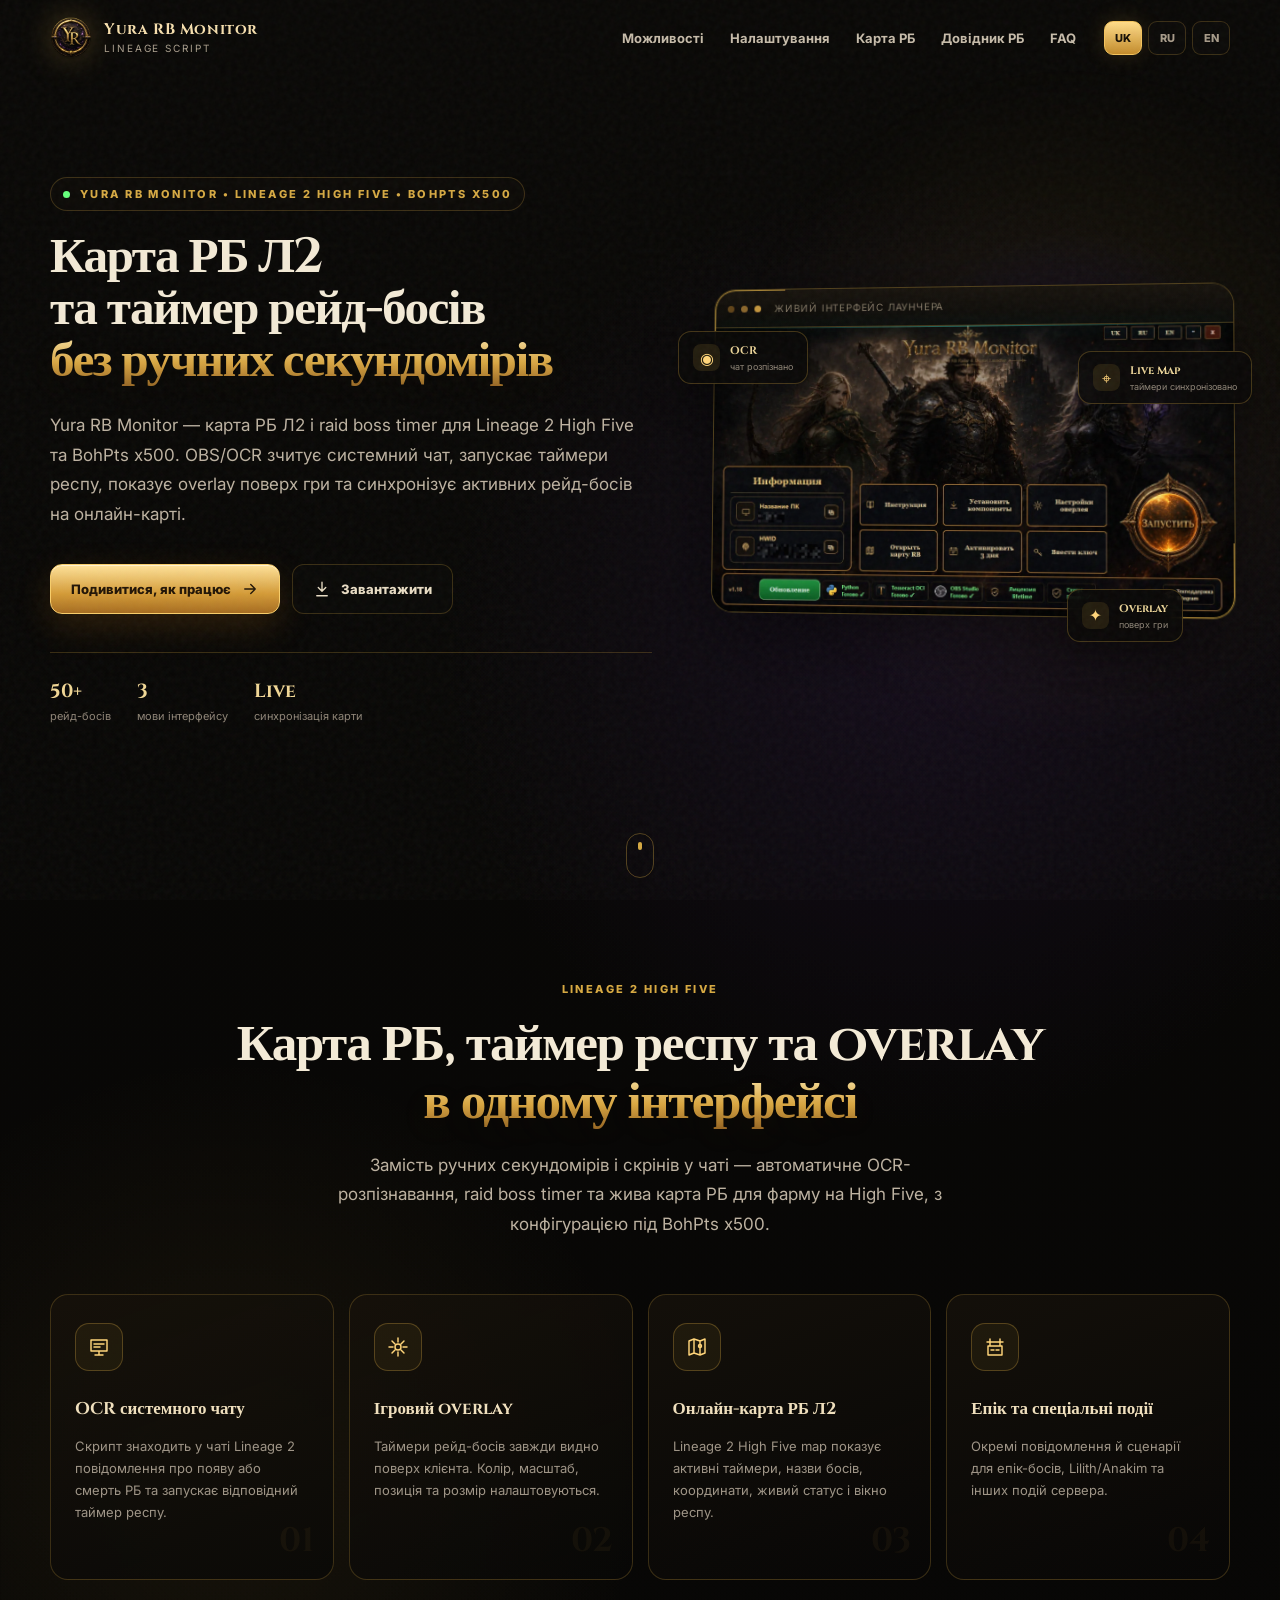
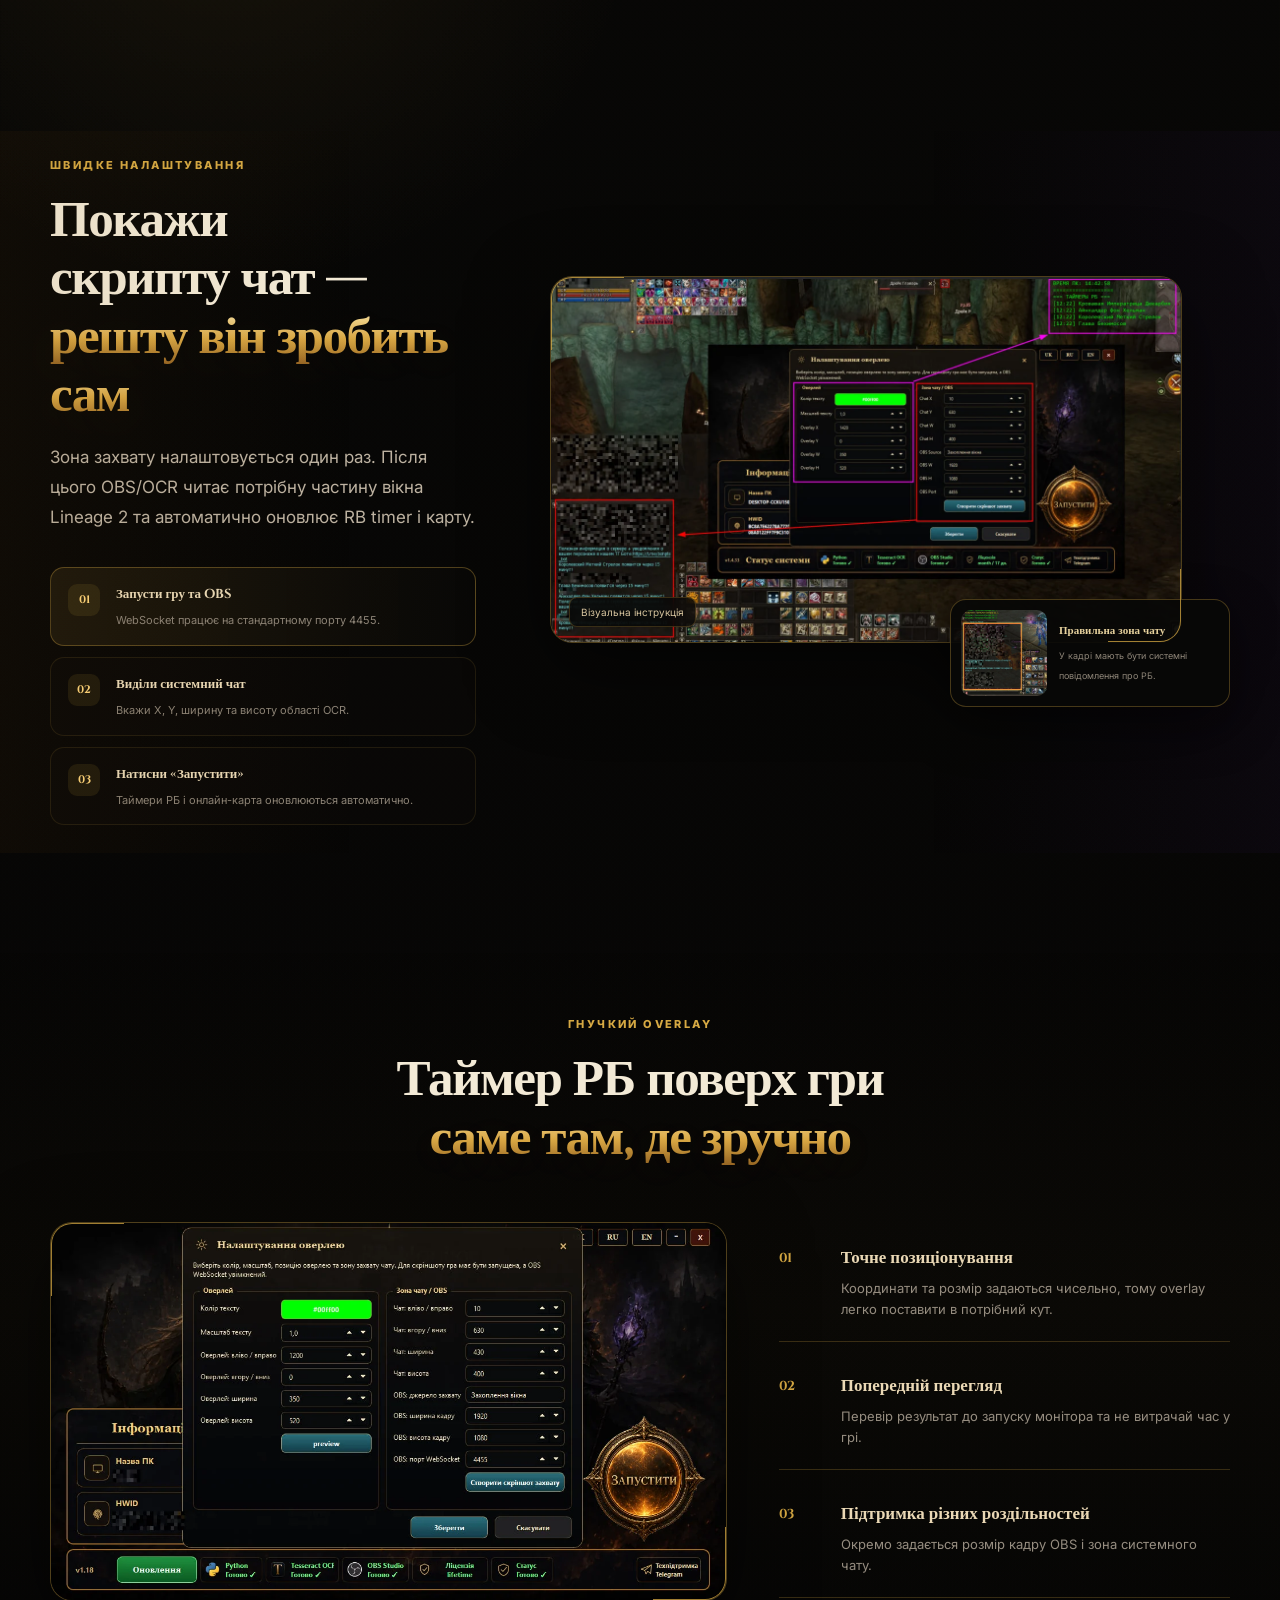
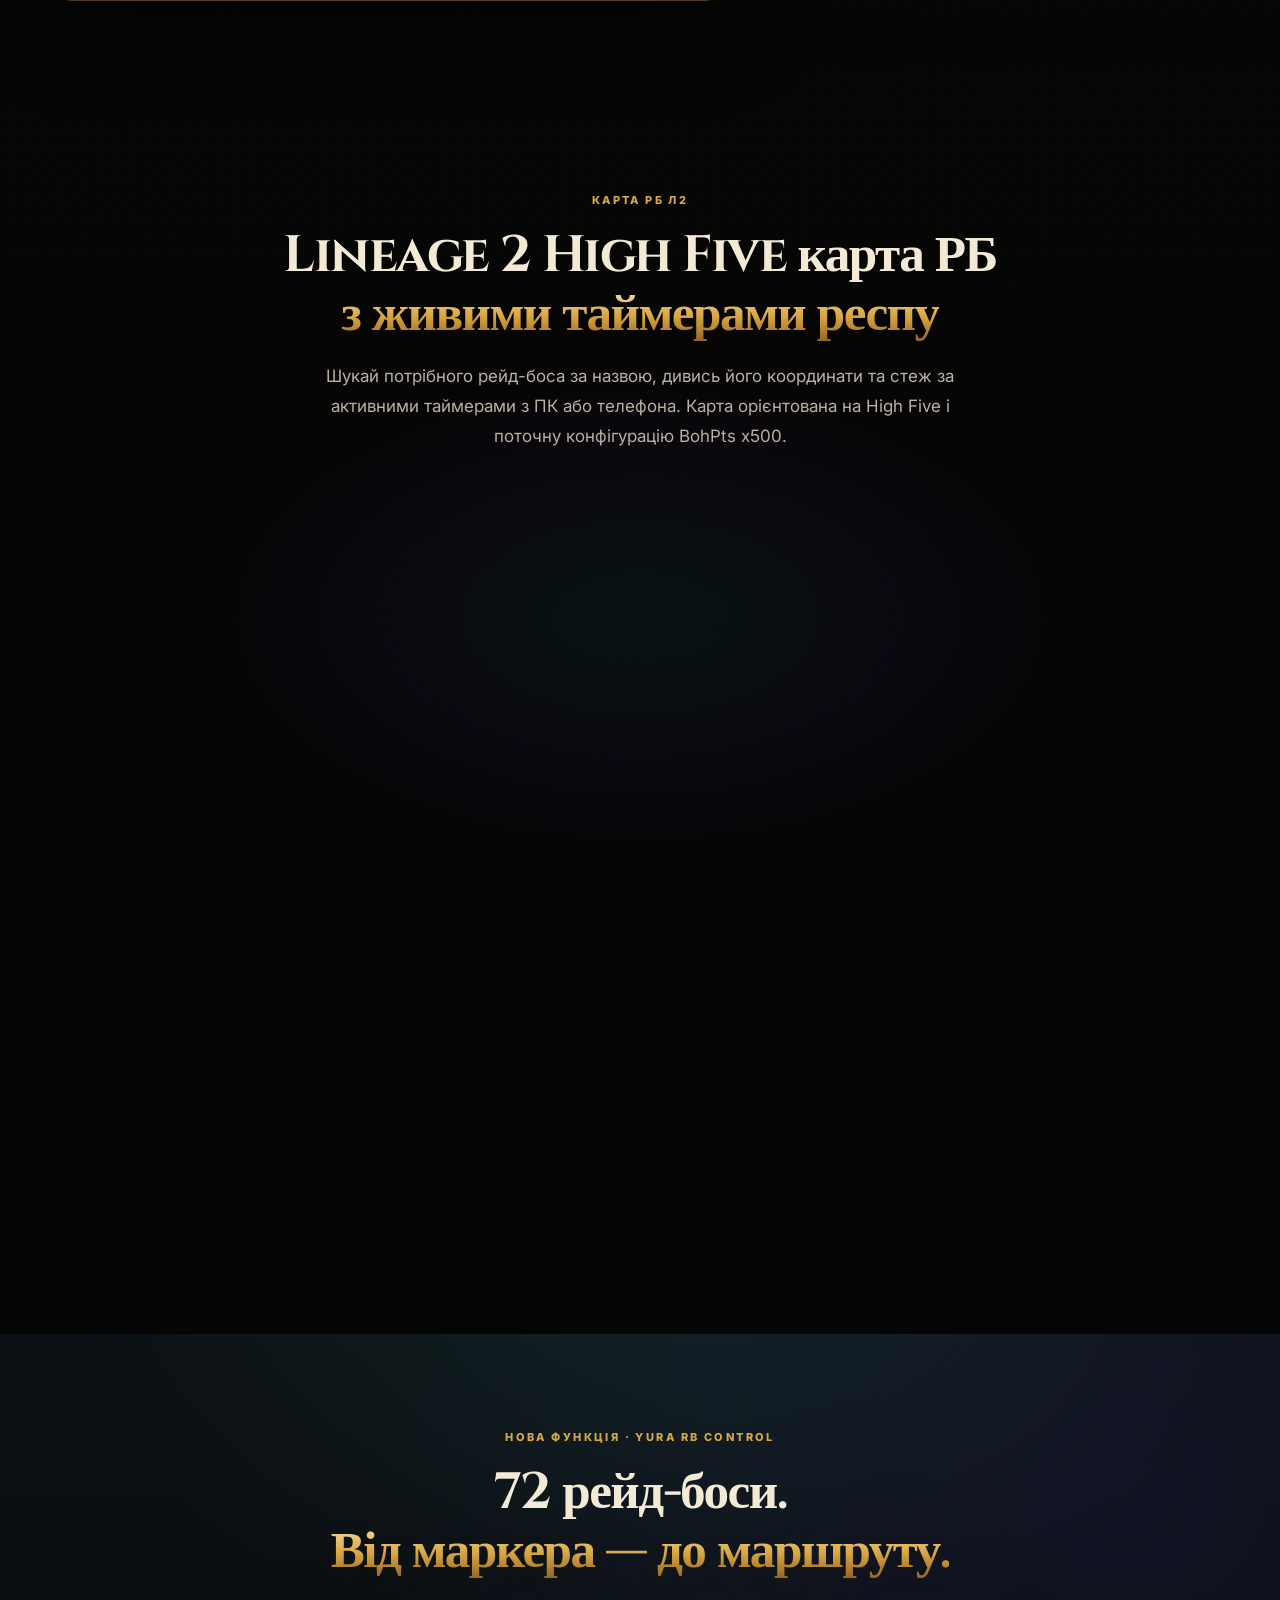
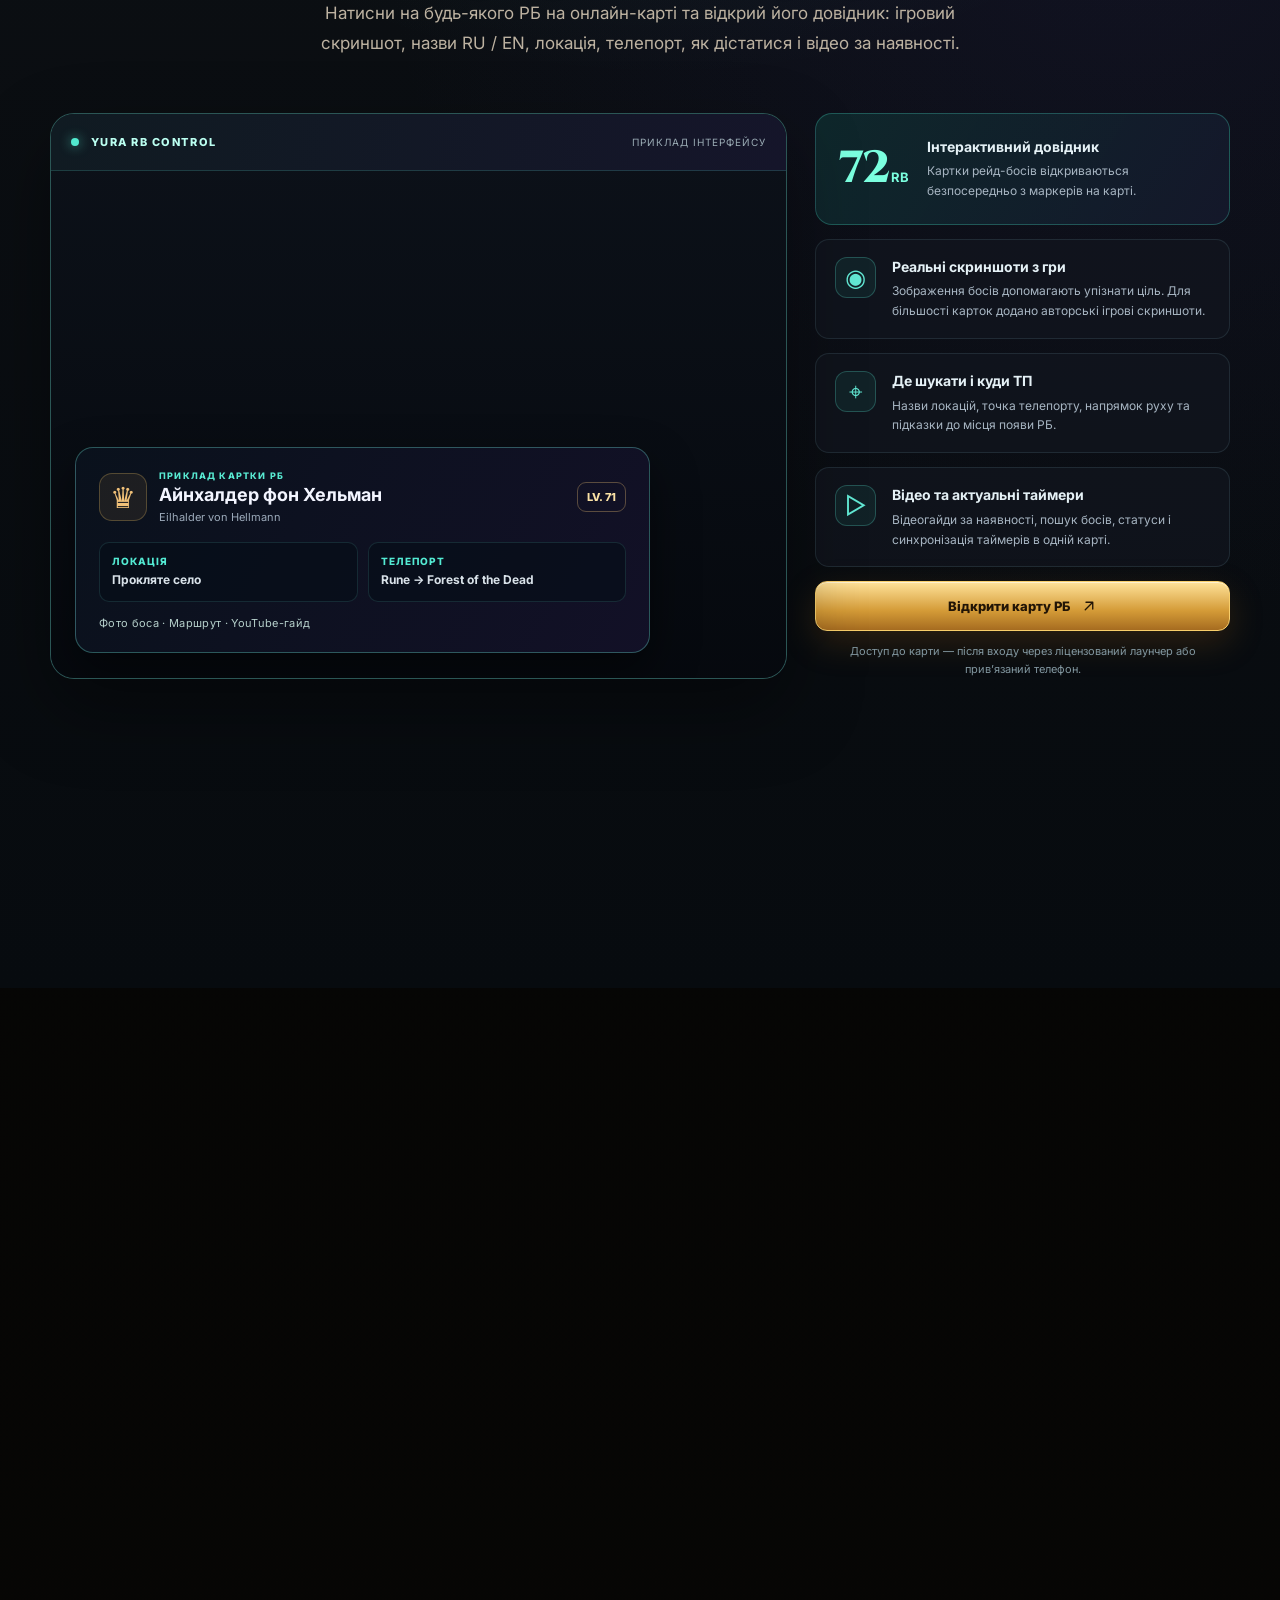
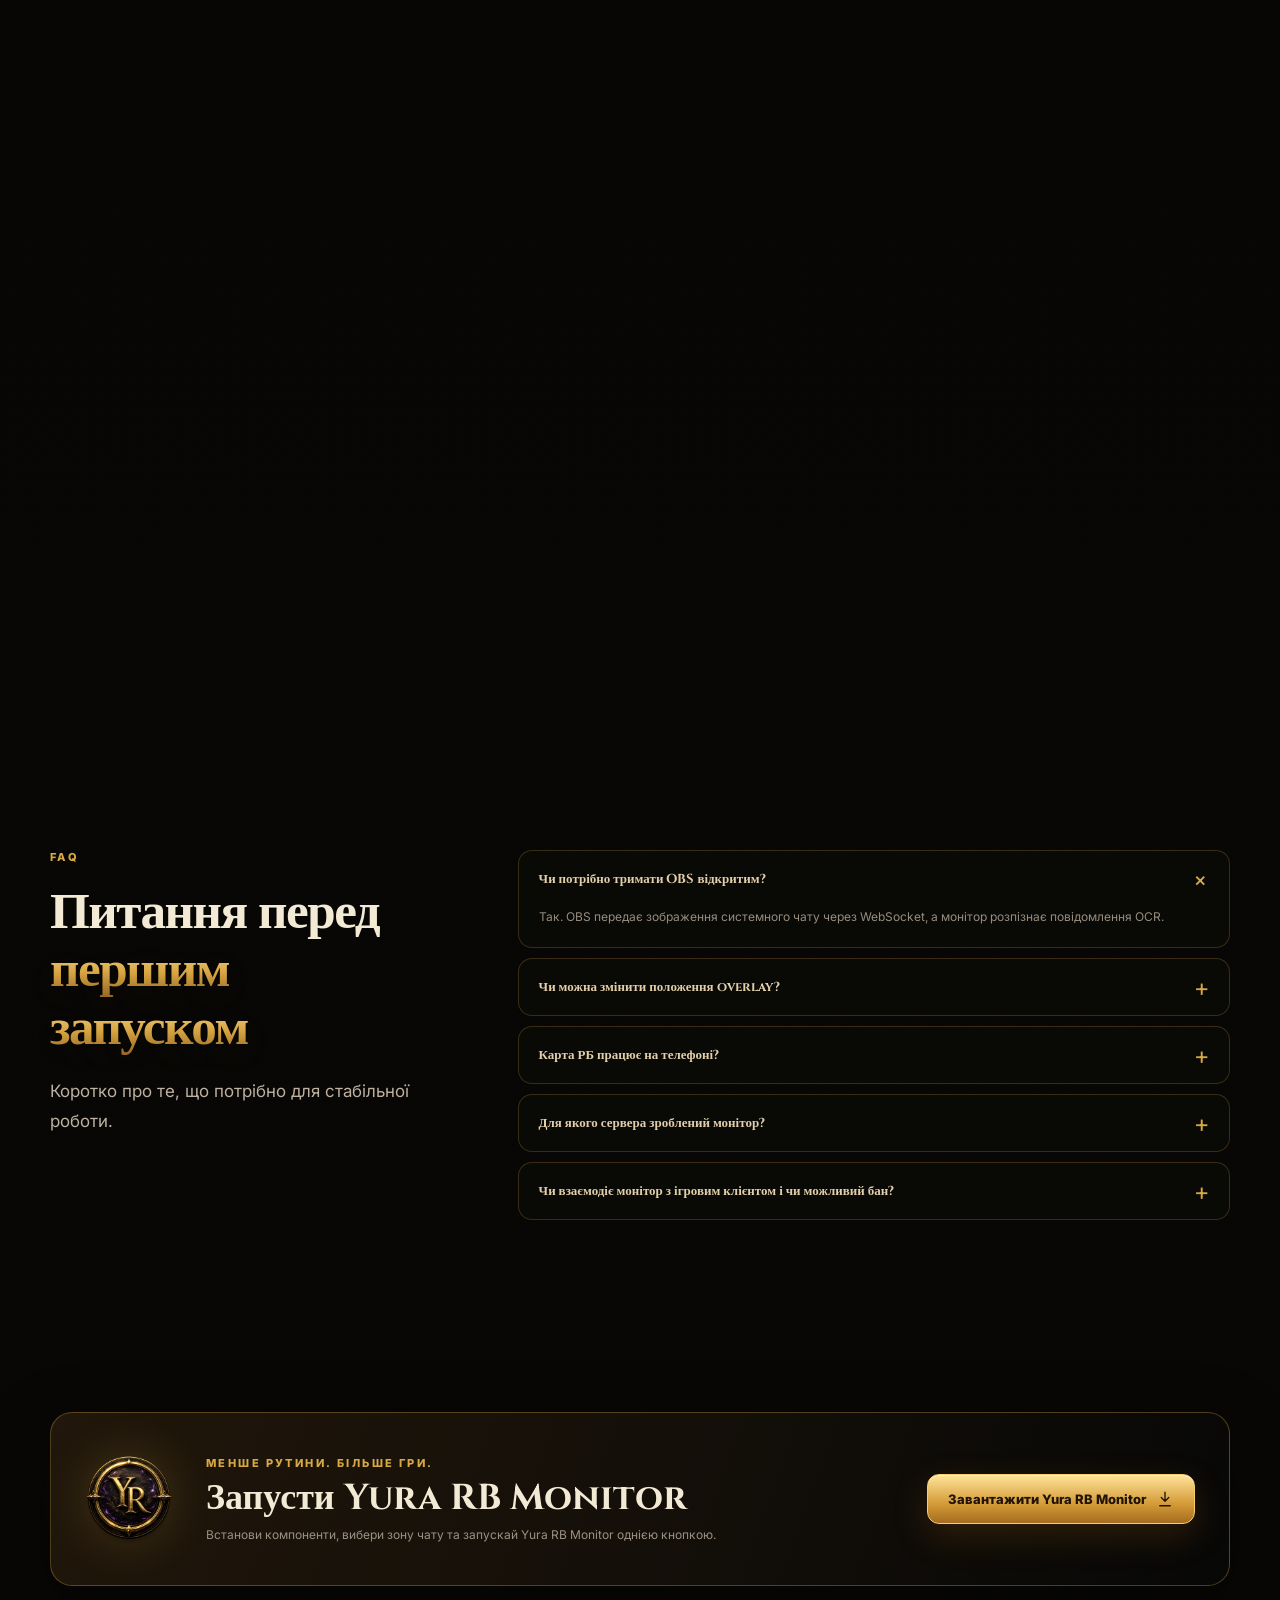
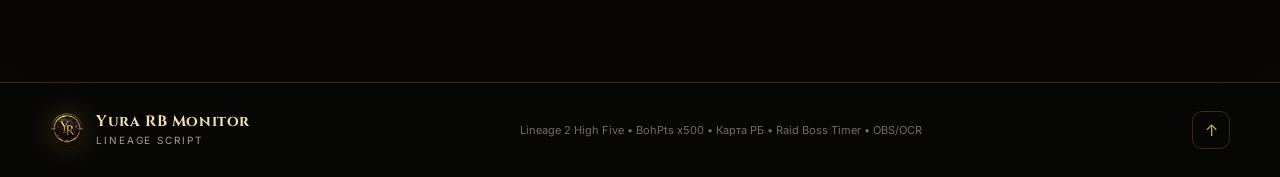
==== commit 1be756d1: "Showcase 72 raid boss guides and clarify OBS/OCR anti-cheat considerations" ====
--- a/index.html
+++ b/index.html
@@ -37,6 +37,7 @@
         <a href="#features" data-i18n="navFeatures">Можливості</a>
         <a href="#workflow" data-i18n="navSetup">Налаштування</a>
         <a href="#map" data-i18n="navMap">Карта РБ</a>
+        <a href="#rb-guide" data-i18n="navGuide">Довідник РБ</a>
         <a href="#faq" data-i18n="navFaq">FAQ</a>
       </nav>
 
@@ -263,15 +264,85 @@
           <div class="reveal delay-1"><strong data-i18n="mapBenefit2Title">Стани кольорами</strong><span data-i18n="mapBenefit2Text">Живий, респ та тимчасова точка.</span></div>
           <div class="reveal delay-2"><strong data-i18n="mapBenefit3Title">Спільна синхронізація</strong><span data-i18n="mapBenefit3Text">Дані оновлюються для всіх користувачів.</span></div>
         </div>
-        <div class="rb-guide-promo reveal" aria-label="Raid boss location guide">
-          <div class="rb-guide-promo-copy">
-            <span class="rb-guide-promo-icon" aria-hidden="true">⌖</span>
-            <div>
-              <strong data-i18n="guidePromoTitle">Фото рейд-боса, телепорт, маршрут і відео</strong>
-              <p data-i18n="guidePromoText">Вибери рейд-боса на карті Lineage 2 High Five: переглянь його зображення, рівень (якщо відомий), назви англійською та російською, локацію, точку телепорту, покроковий маршрут і YouTube-гайд за наявності.</p>
-            </div>
-          </div>
-          <a class="rb-guide-promo-link" href="http://138.68.66.8/map" target="_blank" rel="noopener noreferrer" data-i18n="guidePromoAction">Відкрити карту РБ ↗</a>
+
+      </div>
+    </section>
+
+    <!-- RAID BOSS ATLAS · in-game screenshots, routes and video guides -->
+    <section class="section rb-atlas-section" id="rb-guide" aria-labelledby="rb-atlas-title">
+      <div class="rb-atlas-aura" aria-hidden="true"></div>
+      <div class="shell">
+        <div class="section-heading reveal rb-atlas-heading">
+          <p class="kicker" data-i18n="atlasKicker">НОВА ФУНКЦІЯ · YURA RB CONTROL</p>
+          <h2 id="rb-atlas-title" data-i18n-html="atlasTitle">72 рейд-боси.<br><span>Від маркера — до маршруту.</span></h2>
+          <p data-i18n="atlasLead">Натисни на будь-якого РБ на онлайн-карті та відкрий його довідник: ігровий скриншот, назви RU / EN, локація, телепорт, як дістатися і відео за наявності.</p>
+        </div>
+        <div class="rb-atlas-layout">
+          <div class="rb-atlas-stage reveal" aria-label="Попередній перегляд онлайн-карти РБ">
+            <div class="rb-atlas-stage-top">
+              <span class="rb-atlas-live"><span></span> YURA RB CONTROL</span>
+              <span class="rb-atlas-stage-counter" data-i18n="atlasPreviewTag">ПРИКЛАД ІНТЕРФЕЙСУ</span>
+            </div>
+            <div class="rb-atlas-map-wrap" data-lang-image="map">
+              <img src="./assets/map-ru.webp" alt="Yura RB Control — interactive raid boss map" loading="lazy" decoding="async">
+              <div class="rb-atlas-map-fade" aria-hidden="true"></div>
+            </div>
+            <div class="rb-atlas-sample">
+              <div class="rb-atlas-sample-head">
+                <span class="rb-atlas-boss-symbol" aria-hidden="true">♛</span>
+                <div class="rb-atlas-sample-titles">
+                  <span class="rb-atlas-eyebrow" data-i18n="atlasCardLabel">ПРИКЛАД КАРТКИ РБ</span>
+                  <strong data-i18n="atlasBossName">Айнхалдер фон Хельман</strong>
+                  <small>Eilhalder von Hellmann</small>
+                </div>
+                <span class="rb-atlas-level">LV. 71</span>
+              </div>
+              <div class="rb-atlas-sample-rows">
+                <div><span data-i18n="atlasSampleLocationLabel">Локація</span><strong data-i18n="atlasSampleLocation">Прокляте село</strong></div>
+                <div><span data-i18n="atlasSampleTeleportLabel">Телепорт</span><strong>Rune → Forest of the Dead</strong></div>
+              </div>
+              <div class="rb-atlas-sample-footer" data-i18n="atlasSampleFooter">Фото боса · Маршрут · YouTube-гайд</div>
+            </div>
+          </div>
+          <div class="rb-atlas-info reveal delay-1">
+            <div class="rb-atlas-stat">
+              <span class="rb-atlas-stat-num">72<span> RB</span></span>
+              <div><strong data-i18n="atlasStatTitle">Інтерактивний довідник</strong>
+                <p data-i18n="atlasStatText">Картки рейд-босів відкриваються безпосередньо з маркерів на карті.</p></div>
+            </div>
+            <div class="rb-atlas-item">
+              <span class="rb-atlas-item-icon" aria-hidden="true">◉</span>
+              <div><strong data-i18n="atlasPhotoTitle">Реальні скриншоти з гри</strong>
+                <p data-i18n="atlasPhotoText">Зображення босів допомагають упізнати ціль. Для більшості карток додано авторські ігрові скриншоти.</p></div>
+            </div>
+            <div class="rb-atlas-item">
+              <span class="rb-atlas-item-icon" aria-hidden="true">⌖</span>
+              <div><strong data-i18n="atlasRouteTitle">Де шукати і куди ТП</strong>
+                <p data-i18n="atlasRouteText">Назви локацій, точка телепорту, напрямок руху та підказки до місця появи РБ.</p></div>
+            </div>
+            <div class="rb-atlas-item">
+              <span class="rb-atlas-item-icon" aria-hidden="true">▷</span>
+              <div><strong data-i18n="atlasVideoTitle">Відео та актуальні таймери</strong>
+                <p data-i18n="atlasVideoText">Відеогайди за наявності, пошук босів, статуси і синхронізація таймерів в одній карті.</p></div>
+            </div>
+            <div class="rb-atlas-actions">
+              <a class="btn btn-primary rb-atlas-cta" href="http://138.68.66.8/map" target="_blank" rel="noopener noreferrer">
+                <span data-i18n="atlasCta">Відкрити карту РБ</span>
+                <svg viewBox="0 0 24 24" aria-hidden="true"><path d="M7 17 17 7M8 7h9v9"/></svg>
+              </a>
+              <p class="rb-atlas-access-note" data-i18n="atlasAccess">Доступ до карти — після входу через ліцензований лаунчер або прив'язаний телефон.</p>
+            </div>
+          </div>
+        </div>
+        <div class="rb-architecture reveal" id="how-it-works-safely">
+          <div class="rb-architecture-mark" aria-hidden="true">
+            <svg viewBox="0 0 48 48" fill="none"><path d="m24 4 17 7v12c0 11-7.4 17.3-17 21C14.4 40.3 7 34 7 23V11l17-7Z" stroke="currentColor" stroke-width="2"/><path d="m16 24 5.5 5.5L33 18" stroke="currentColor" stroke-width="3" stroke-linecap="round" stroke-linejoin="round"/></svg>
+          </div>
+          <div>
+            <p class="rb-architecture-kicker" data-i18n="trustKicker">ПРИНЦИП РОБОТИ · OBS + OCR</p>
+            <h3 data-i18n="trustTitle">Зовнішній інформаційний монітор, не ігровий бот</h3>
+            <p data-i18n="trustText">За описаною архітектурою Yura RB Monitor розпізнає видимий системний чат із відеопотоку OBS та веде таймери без потреби читати пам’ять гри, вводити код у клієнт чи керувати персонажем. Водночас це не гарантія відсутності блокування: правила конкретного сервера й рішення античіта можуть відрізнятися.</p>
+          </div>
         </div>
       </div>
     </section>
@@ -318,6 +389,10 @@
             <summary data-i18n="faq4Q">Чи підтримуються різні сервери?</summary>
             <p data-i18n="faq4A">База фраз і босів налаштовується під сервер. Поточна версія орієнтована на High Five.</p>
           </details>
+          <details>
+            <summary data-i18n="faq5Q">Чи можливе блокування через античіт?</summary>
+            <p data-i18n="faq5A">Монітор працює через OBS + OCR, але правила конкретних серверів можуть відрізнятися.</p>
+          </details>
         </div>
       </div>
     </section>
--- a/styles.css
+++ b/styles.css
@@ -657,3 +657,53 @@
 .rb-guide-promo{margin:24px auto 0;padding:22px 24px;border:1px solid rgba(67,237,212,.32);border-radius:18px;background:linear-gradient(115deg,rgba(15,39,50,.86),rgba(15,14,32,.87));display:flex;gap:20px;align-items:center;justify-content:space-between;box-shadow:0 18px 50px rgba(0,0,0,.18)}
 .rb-guide-promo-copy{display:flex;align-items:flex-start;gap:17px;max-width:740px}.rb-guide-promo-icon{flex:0 0 44px;width:44px;height:44px;border:1px solid rgba(67,237,212,.38);border-radius:12px;display:grid;place-items:center;font-size:27px;color:#42ead9}.rb-guide-promo-copy strong{font-size:1.13rem;color:#eafffb}.rb-guide-promo-copy p{margin:.5rem 0 0;color:#c1cddd;line-height:1.6}.rb-guide-promo-link{flex-shrink:0;text-decoration:none;padding:13px 17px;border:1px solid rgba(67,237,212,.5);border-radius:10px;background:#0b2831;color:#bbfff2;font-weight:700;transition:transform .2s ease,background .2s ease}.rb-guide-promo-link:hover,.rb-guide-promo-link:focus-visible{background:#134453;transform:translateY(-2px)}
 @media(max-width:760px){.rb-guide-promo{flex-direction:column;align-items:stretch;padding:18px}.rb-guide-promo-link{text-align:center}.rb-guide-promo-copy{gap:10px}}
+
+/* ==========================================================
+   YURA RB ATLAS + EXTERNAL OCR ARCHITECTURE | 2026-10-14
+   ========================================================== */
+.rb-atlas-section{position:relative;overflow:hidden;background:radial-gradient(ellipse at 88% 12%,rgba(38,32,87,.23),transparent 47%),linear-gradient(180deg,#0c0f13 0%,#070b0f 100%)}
+.rb-atlas-section .shell{position:relative;z-index:1}
+.rb-atlas-aura{position:absolute;inset:-110px 0 auto;height:490px;background:radial-gradient(ellipse at 52% 0%,rgba(61,233,208,.085),transparent 66%);pointer-events:none}
+.rb-atlas-heading{max-width:760px;margin-left:auto;margin-right:auto}
+.rb-atlas-layout{display:grid;grid-template-columns:minmax(0,1.28fr) minmax(340px,.72fr);gap:28px;align-items:stretch;margin-top:46px}
+.rb-atlas-stage{position:relative;min-height:525px;border:1px solid rgba(110,231,210,.32);border-radius:24px;background:#0c1119;overflow:hidden;box-shadow:0 30px 75px rgba(0,0,0,.38)}
+.rb-atlas-stage-top{height:57px;background:linear-gradient(100deg,#101b22,#15152a);display:flex;justify-content:space-between;align-items:center;gap:15px;padding:0 20px;border-bottom:1px solid rgba(90,220,205,.18)}
+.rb-atlas-live{font-size:11px;font-weight:800;letter-spacing:.14em;color:#bbfff1}
+.rb-atlas-live>span{width:8px;height:8px;background:#51e9ce;display:inline-block;border-radius:50%;box-shadow:0 0 12px rgba(81,233,206,.7);margin-right:8px}
+.rb-atlas-stage-counter{font-size:10px;letter-spacing:.1em;color:#9aabb4}
+.rb-atlas-map-wrap{position:absolute;inset:57px 0 0;overflow:hidden}
+.rb-atlas-map-wrap img{width:100%;height:100%;object-fit:cover;filter:saturate(.88) brightness(.67)}
+.rb-atlas-map-fade{position:absolute;inset:0;background:linear-gradient(180deg,rgba(5,8,13,.06),rgba(5,8,13,.42) 45%,rgba(5,8,13,.91) 100%)}
+.rb-atlas-sample{position:absolute;left:24px;right:24px;bottom:25px;max-width:575px;padding:22px 23px;background:linear-gradient(120deg,rgba(10,18,29,.96),rgba(19,17,40,.97));border:1px solid rgba(114,237,220,.32);border-radius:18px;box-shadow:0 20px 48px rgba(0,0,0,.47);backdrop-filter:blur(14px)}
+.rb-atlas-sample-head{display:flex;gap:12px;align-items:center}
+.rb-atlas-boss-symbol{width:48px;height:48px;border-radius:13px;border:1px solid rgba(231,187,99,.28);background:rgba(221,167,81,.09);color:#f0c078;font-size:29px;display:grid;place-items:center;flex:none}
+.rb-atlas-sample-titles{min-width:0;flex:1;display:flex;flex-direction:column;gap:3px}
+.rb-atlas-eyebrow{font-size:9px;font-weight:800;letter-spacing:.13em;color:#58ead2}
+.rb-atlas-sample-titles strong{font-size:18px;line-height:1.25;color:#f3f5ff}
+.rb-atlas-sample-titles small{color:#9caaba;font-size:11px}
+.rb-atlas-level{font-weight:800;color:#fae1a5;border:1px solid rgba(246,200,119,.32);padding:7px 9px;border-radius:9px;font-size:11px;white-space:nowrap}
+.rb-atlas-sample-rows{display:grid;grid-template-columns:1fr 1fr;gap:10px;margin-top:18px}
+.rb-atlas-sample-rows div{display:grid;gap:5px;padding:12px;border:1px solid rgba(105,200,192,.15);border-radius:10px;background:rgba(7,14,24,.67)}
+.rb-atlas-sample-rows span{font-size:10px;text-transform:uppercase;letter-spacing:.1em;color:#53ead3;font-weight:800}
+.rb-atlas-sample-rows strong{font-size:12px;color:#d9e2e9;line-height:1.4}
+.rb-atlas-sample-footer{margin-top:14px;font-size:11px;color:#b6d0cb;letter-spacing:.03em}
+.rb-atlas-info{display:flex;flex-direction:column;gap:14px}
+.rb-atlas-stat{display:flex;align-items:center;gap:18px;padding:23px;border-radius:17px;background:linear-gradient(120deg,rgba(15,44,47,.85),rgba(21,25,44,.9));border:1px solid rgba(74,226,200,.28)}
+.rb-atlas-stat-num{font-family:Cinzel,serif;flex:none;font-size:45px;font-weight:800;letter-spacing:-.06em;color:#7bffdf}
+.rb-atlas-stat-num span{font:700 13px Inter,sans-serif;letter-spacing:0}
+.rb-atlas-info strong{display:block;color:#e5f1f6;line-height:1.4;font-size:14px}
+.rb-atlas-info p{color:#a7b5c2;line-height:1.65;font-size:12px;margin:5px 0 0}
+.rb-atlas-item{display:flex;align-items:flex-start;gap:16px;border:1px solid rgba(119,165,179,.16);padding:17px 19px;border-radius:14px;background:rgba(17,22,30,.77)}
+.rb-atlas-item-icon{width:41px;height:41px;flex:none;border:1px solid rgba(87,214,197,.28);background:rgba(45,163,143,.1);border-radius:12px;color:#62e8d4;display:grid;place-items:center;font-size:24px}
+.rb-atlas-actions{margin-top:auto;display:grid;gap:11px}
+.rb-atlas-cta{width:100%;justify-content:center;text-decoration:none}
+.rb-atlas-access-note{margin:0!important;font-size:11px!important;color:#8297a0!important;text-align:center}
+.rb-architecture{display:flex;align-items:flex-start;gap:22px;margin-top:32px;padding:26px 29px;border:1px solid rgba(100,211,192,.22);border-radius:17px;background:linear-gradient(100deg,rgba(13,41,42,.52),rgba(19,20,31,.82))}
+.rb-architecture-mark{width:52px;height:52px;flex:none;color:#78f2d5}
+.rb-architecture-mark svg{width:100%;height:100%}
+.rb-architecture-kicker{font-size:10px;letter-spacing:.15em;font-weight:800;color:#6fe7d1;margin:0 0 9px}
+.rb-architecture h3{font-size:20px;line-height:1.35;margin:0 0 9px;color:#eaf7f3}
+.rb-architecture p:not(.rb-architecture-kicker){font-size:13px;color:#aabdc5;line-height:1.8;margin:0;max-width:970px}
+@media(max-width:1050px){.rb-atlas-layout{grid-template-columns:1fr}.rb-atlas-stage{min-height:530px}.rb-atlas-info{display:grid;grid-template-columns:repeat(2,minmax(0,1fr))}.rb-atlas-stat{grid-column:1 / -1}.rb-atlas-actions{grid-column:1 / -1}}
+@media(max-width:640px){.rb-atlas-layout{margin-top:27px;gap:17px}.rb-atlas-stage{min-height:490px;border-radius:17px}.rb-atlas-stage-top{padding:0 12px;height:49px}.rb-atlas-stage-counter{font-size:8px}.rb-atlas-map-wrap{inset:49px 0 0}.rb-atlas-sample{bottom:13px;left:12px;right:12px;padding:15px}.rb-atlas-sample-titles strong{font-size:15px}.rb-atlas-boss-symbol{width:38px;height:38px;font-size:23px}.rb-atlas-sample-rows{gap:7px}.rb-atlas-sample-rows div{padding:9px}.rb-atlas-info{grid-template-columns:1fr;gap:10px}.rb-atlas-stat,.rb-atlas-actions{grid-column:1}.rb-atlas-stat{padding:17px}.rb-atlas-stat-num{font-size:40px}.rb-atlas-item{padding:15px}.rb-architecture{margin-top:22px;padding:18px;gap:13px}.rb-architecture-mark{width:34px;height:34px}.rb-architecture h3{font-size:17px}.rb-architecture p:not(.rb-architecture-kicker){font-size:12px}}
+@media(prefers-reduced-motion:reduce){.rb-atlas-section *{animation:none!important;transition:none!important}}
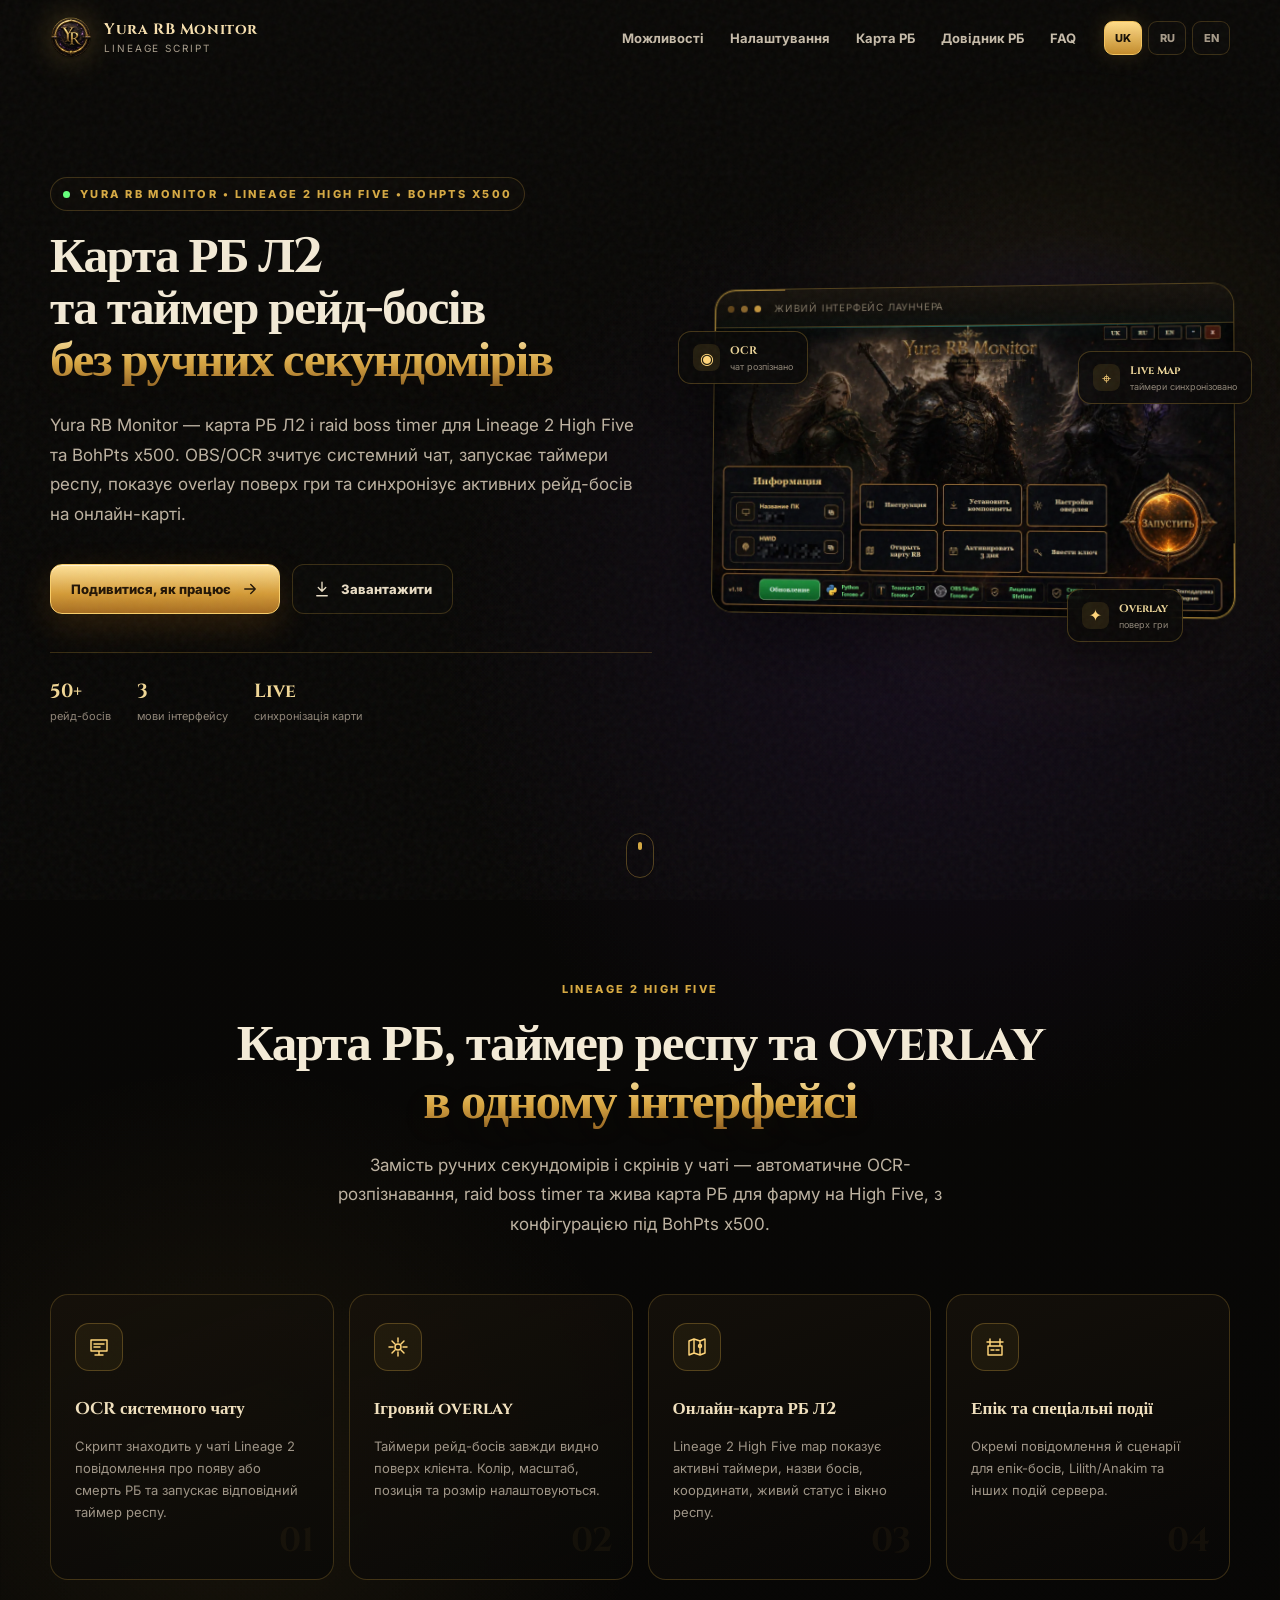
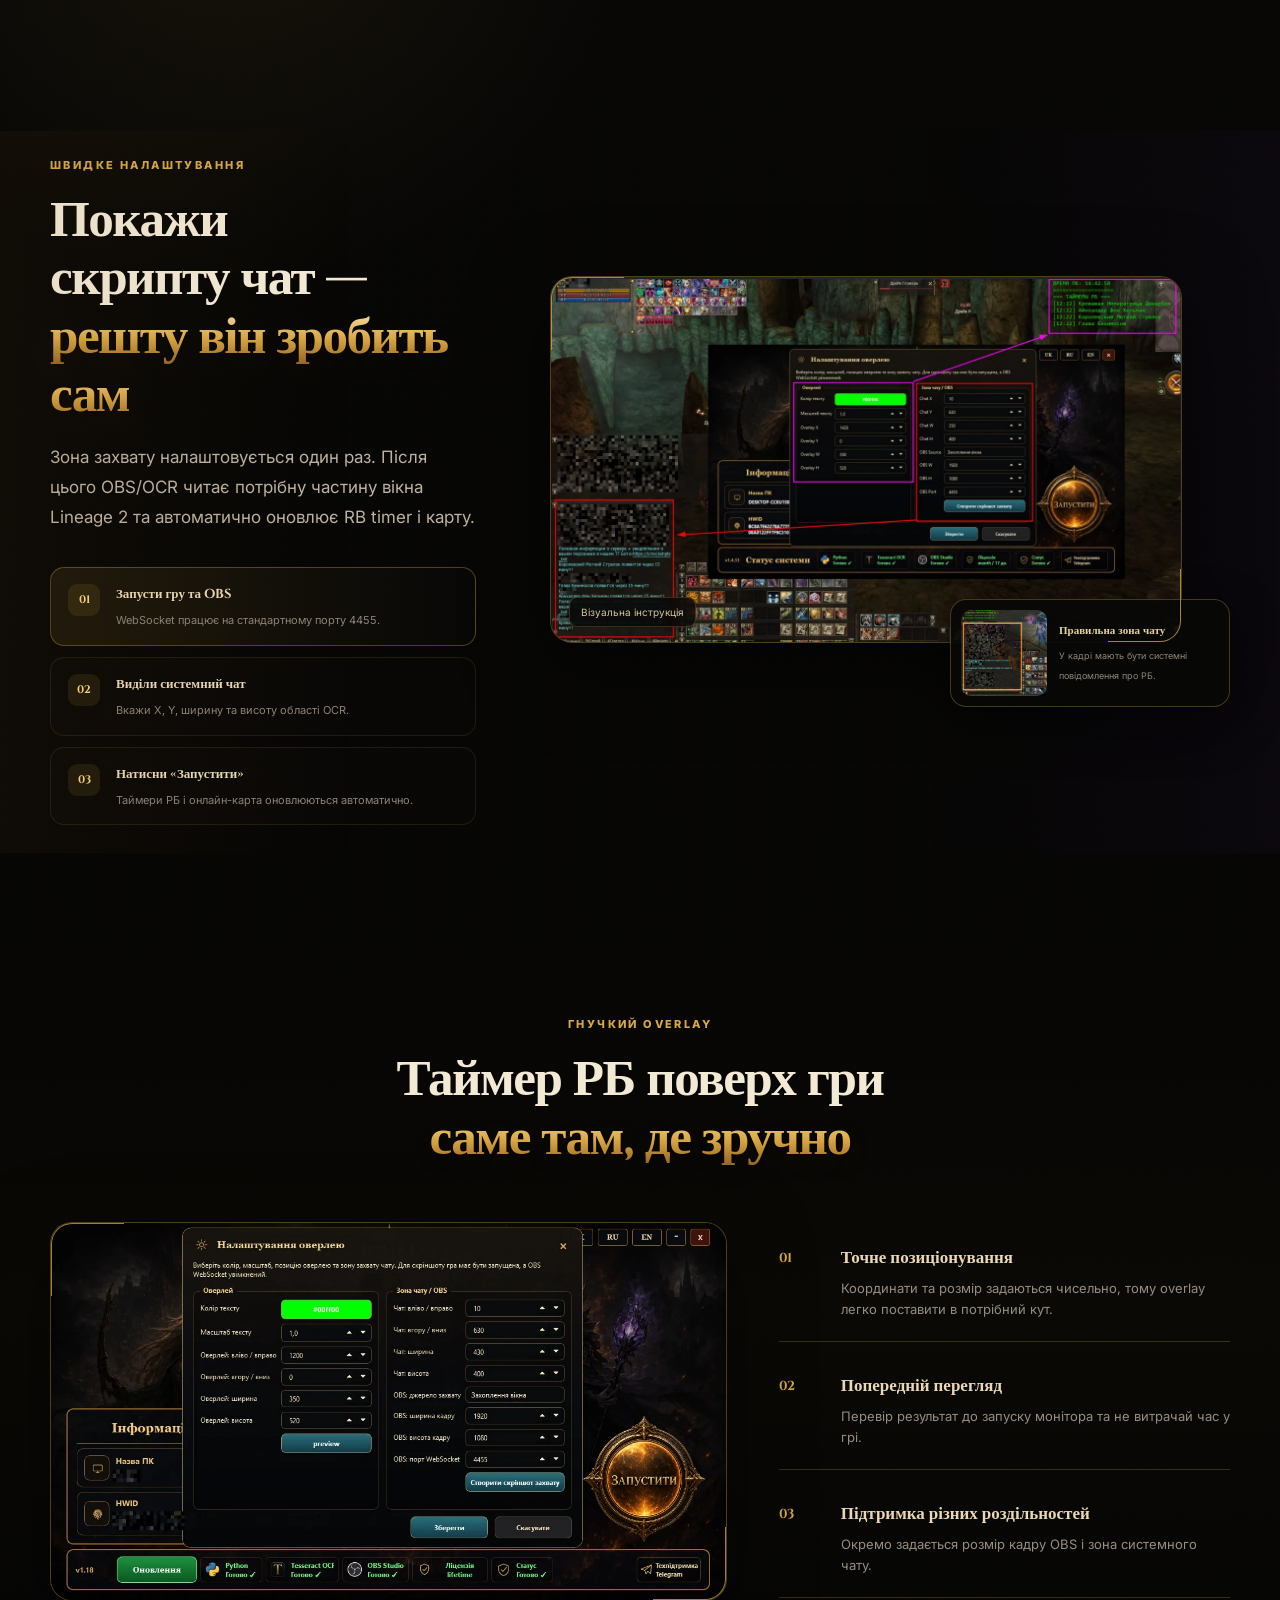
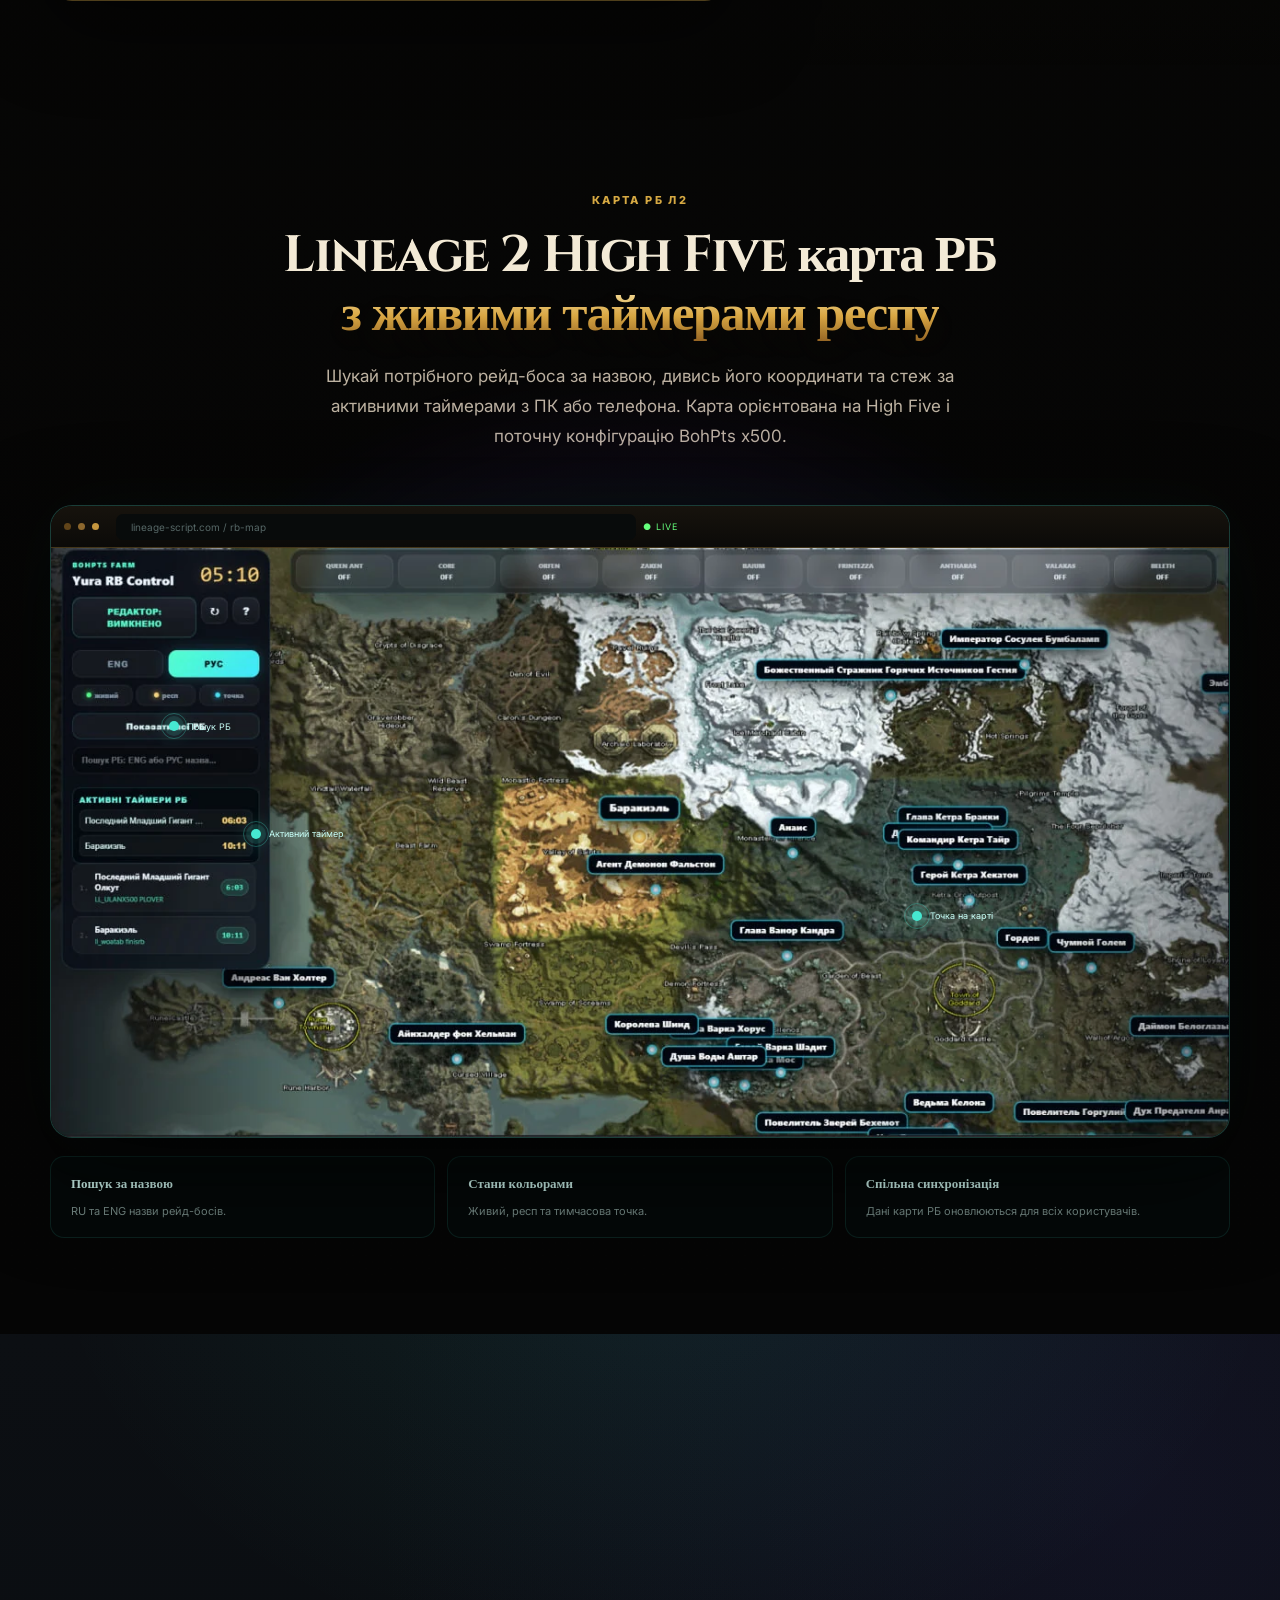
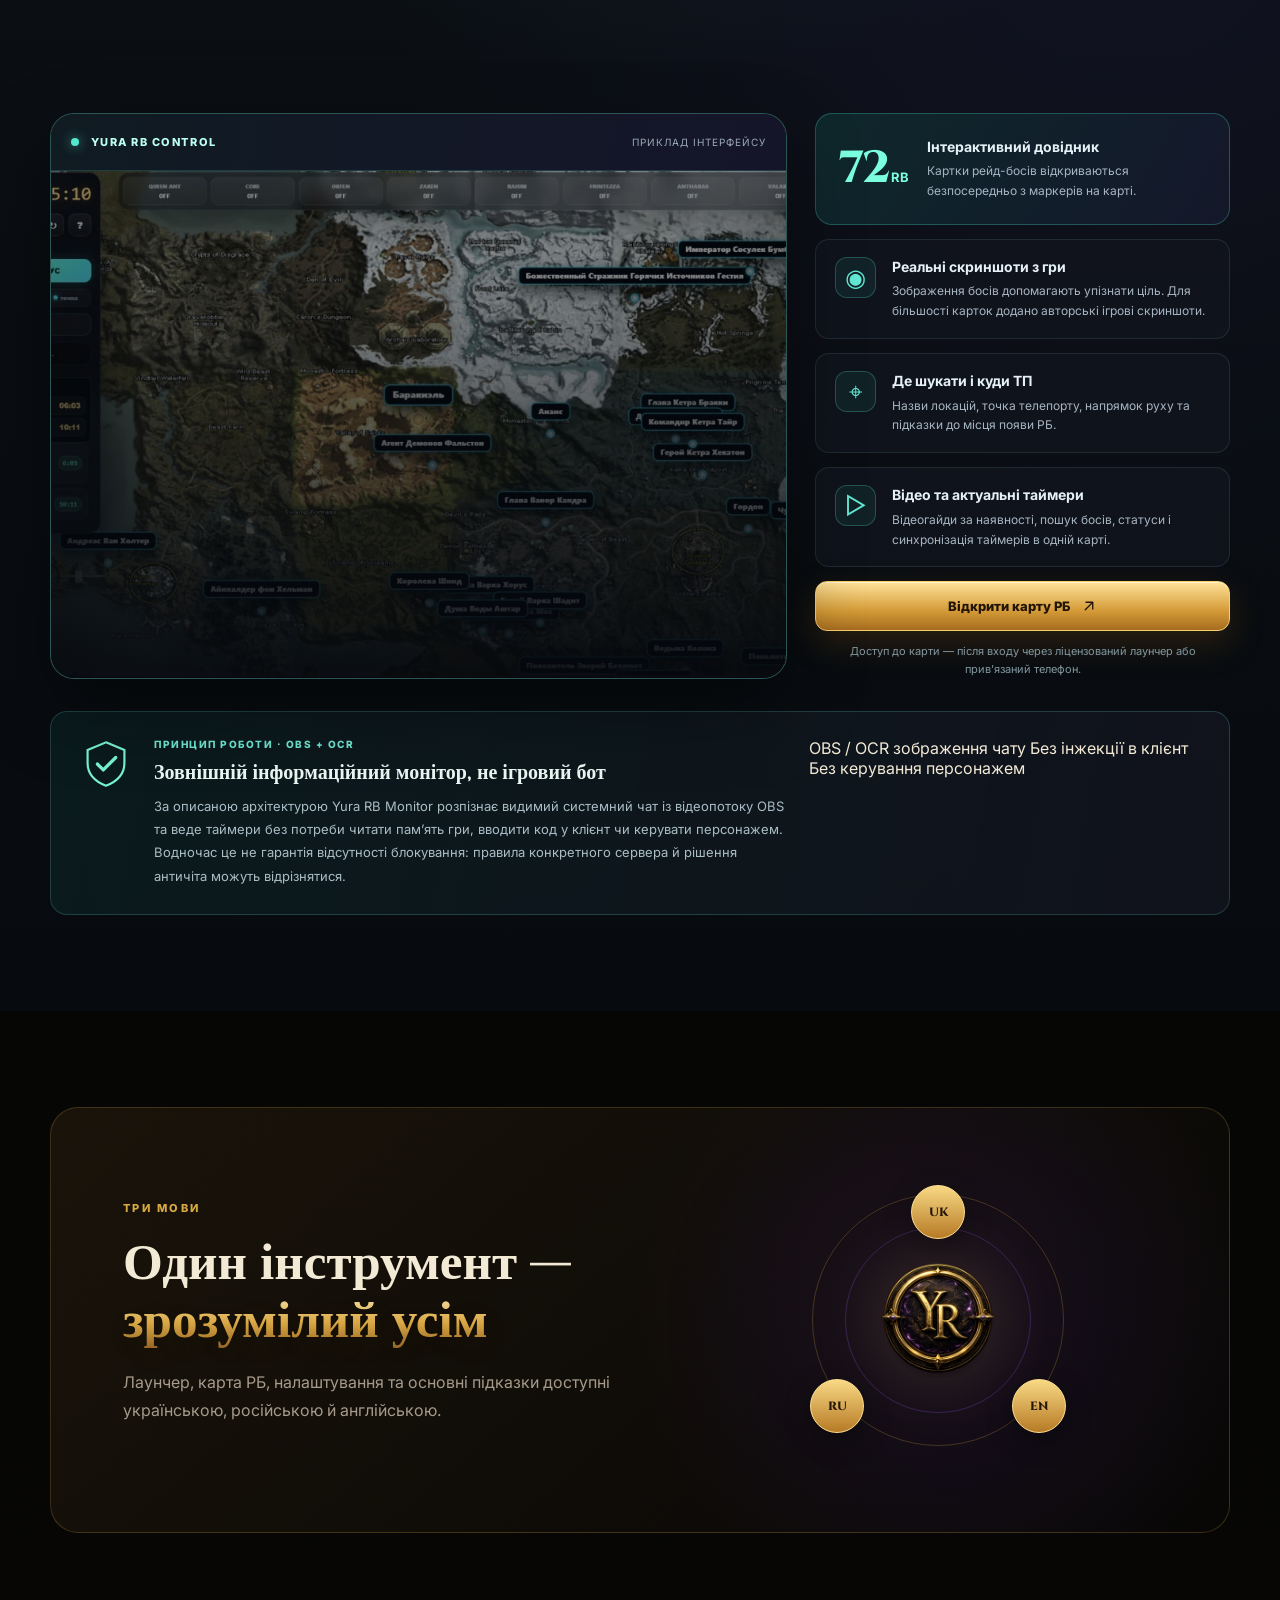
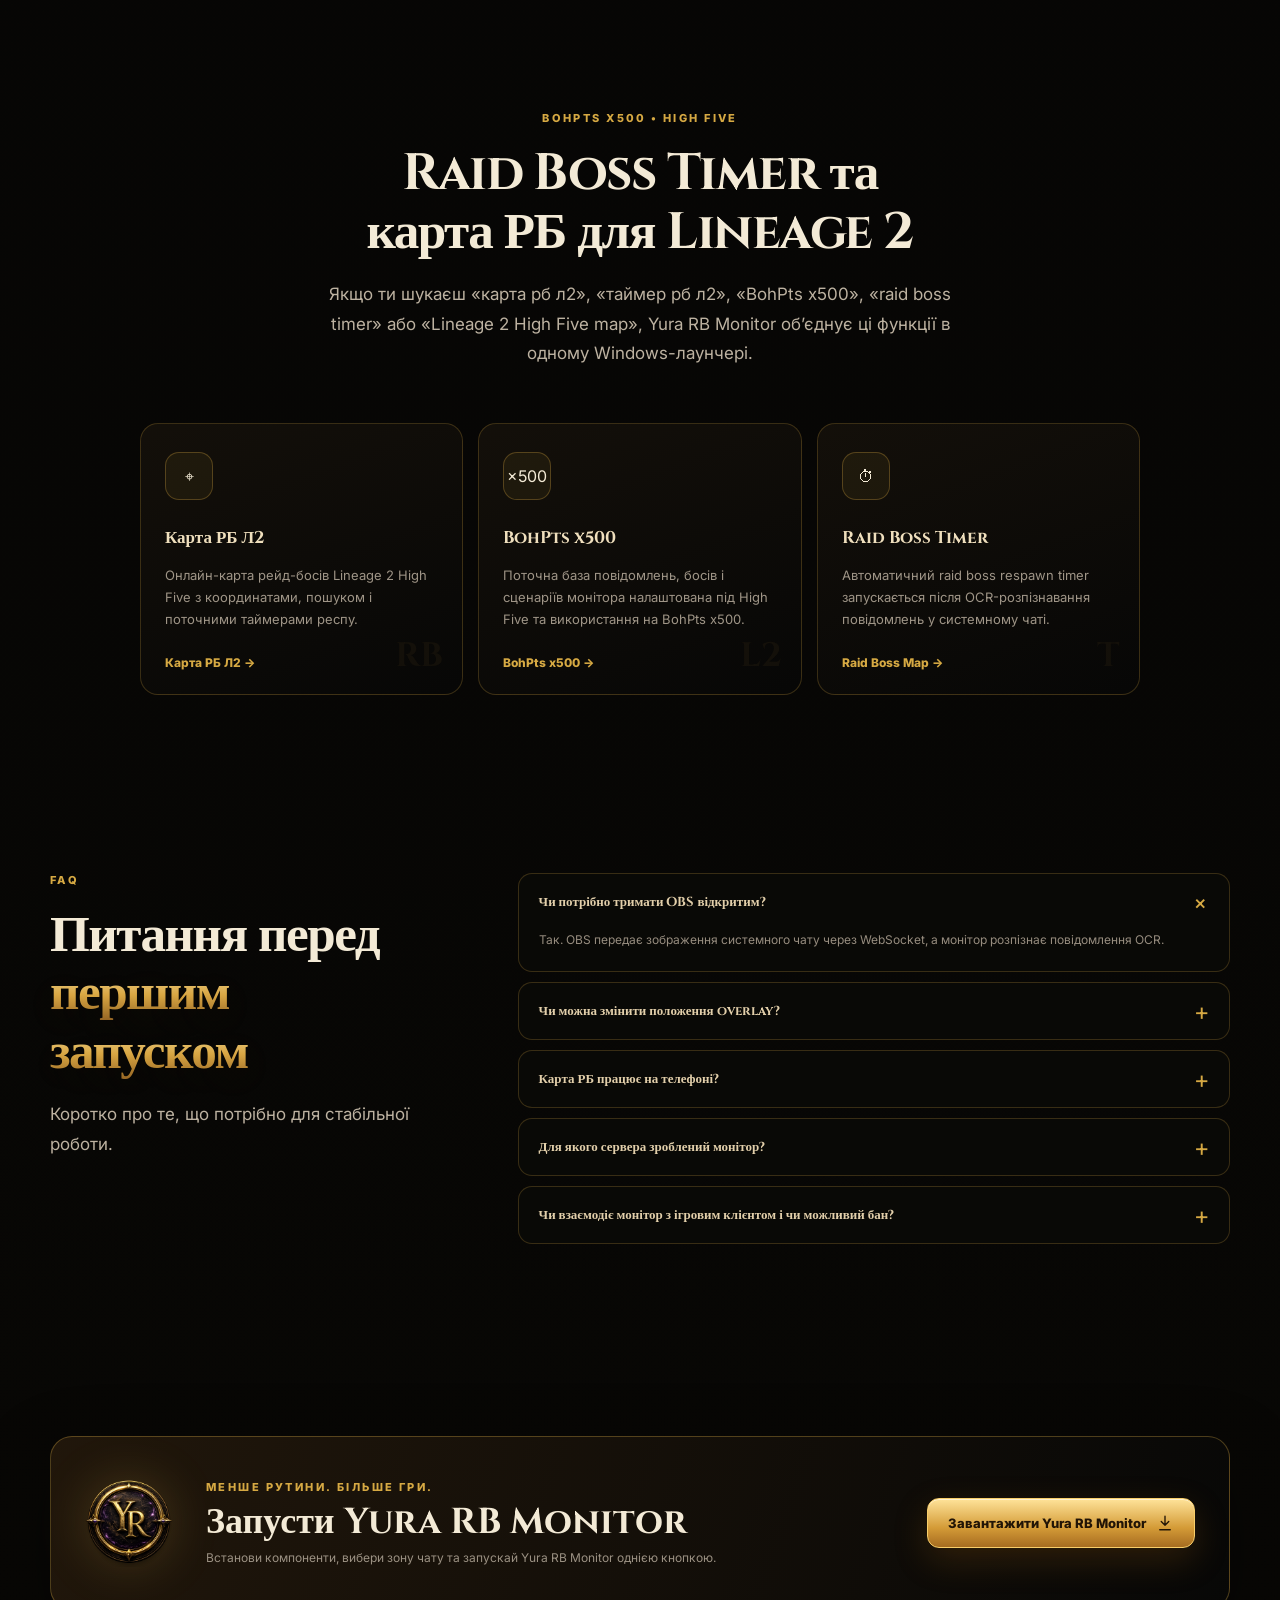
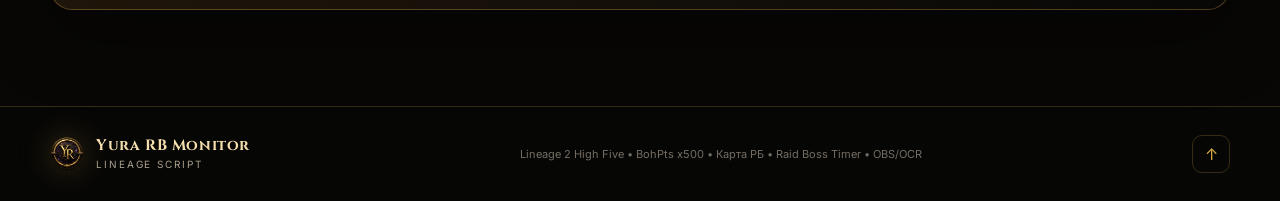
==== commit 1170b122: "Redesign RB atlas with three interactive real boss guides" ====
--- a/index.html
+++ b/index.html
@@ -12,7 +12,7 @@
   <link rel="preconnect" href="https://fonts.googleapis.com">
   <link rel="preconnect" href="https://fonts.gstatic.com" crossorigin>
   <link href="https://fonts.googleapis.com/css2?family=Cinzel:wght@500;600;700;800&family=Inter:wght@400;500;600;700;800&display=swap" rel="stylesheet">
-  <link rel="stylesheet" href="./styles.css">
+  <link rel="stylesheet" href="./styles.css?v=rb-atlas-20261014">
 </head>
 <body>
   <div class="page-noise" aria-hidden="true"></div>
@@ -287,21 +287,55 @@
               <img src="./assets/map-ru.webp" alt="Yura RB Control — interactive raid boss map" loading="lazy" decoding="async">
               <div class="rb-atlas-map-fade" aria-hidden="true"></div>
             </div>
-            <div class="rb-atlas-sample">
-              <div class="rb-atlas-sample-head">
-                <span class="rb-atlas-boss-symbol" aria-hidden="true">♛</span>
-                <div class="rb-atlas-sample-titles">
+            <div class="rb-atlas-showcase" aria-label="Raid Boss guide examples">
+              <div class="rb-atlas-showcase-top">
+                <span class="rb-atlas-showcase-label" data-i18n="atlasChooseBoss">ПЕРЕГЛЯНЬ КАРТКИ РБ</span>
+                <div class="rb-atlas-tabs" role="tablist" aria-label="Raid Boss">
+                  <button class="rb-atlas-tab" type="button" id="rb-tab-hellmann" role="tab" data-rb-atlas-tab="hellmann" aria-selected="true" aria-controls="rb-panel-hellmann" data-i18n="atlasTabHellmann">Хельман</button>
+                  <button class="rb-atlas-tab" type="button" id="rb-tab-kelone" role="tab" data-rb-atlas-tab="kelone" aria-selected="false" aria-controls="rb-panel-kelone" tabindex="-1" data-i18n="atlasTabKelone">Келона</button>
+                  <button class="rb-atlas-tab" type="button" id="rb-tab-behemoth" role="tab" data-rb-atlas-tab="behemoth" aria-selected="false" aria-controls="rb-panel-behemoth" tabindex="-1" data-i18n="atlasTabBehemoth">Бехимос</button>
+                </div>
+              </div>
+              <article class="rb-atlas-panel" id="rb-panel-hellmann" data-rb-atlas-panel="hellmann" role="tabpanel" aria-labelledby="rb-tab-hellmann">
+                <div class="rb-atlas-portrait"><img src="./assets/rb-preview-hellmann.svg" alt="Eilhalder von Hellmann — original game screenshot" loading="lazy" width="300" height="225"></div>
+                <div class="rb-atlas-panel-body">
                   <span class="rb-atlas-eyebrow" data-i18n="atlasCardLabel">ПРИКЛАД КАРТКИ РБ</span>
-                  <strong data-i18n="atlasBossName">Айнхалдер фон Хельман</strong>
-                  <small>Eilhalder von Hellmann</small>
+                  <h3 data-i18n="atlasBossName">Айнхалдер фон Хельман</h3>
+                  <div class="rb-atlas-subtitle">Eilhalder von Hellmann <span class="rb-atlas-level">LV. 71</span></div>
+                  <div class="rb-atlas-details">
+                    <div><span data-i18n="atlasSampleLocationLabel">Локація</span><b data-i18n="atlasSampleLocation">Прокляте село</b></div>
+                    <div><span data-i18n="atlasSampleTeleportLabel">Телепорт</span><b>Rune → Forest of the Dead</b></div>
+                  </div>
+                  <p class="rb-atlas-walk" data-i18n="atlasWalkHellmann">З'являється лише вночі за ігровим часом. Від Forest of the Dead прямуй до Cursed Village.</p>
                 </div>
-                <span class="rb-atlas-level">LV. 71</span>
-              </div>
-              <div class="rb-atlas-sample-rows">
-                <div><span data-i18n="atlasSampleLocationLabel">Локація</span><strong data-i18n="atlasSampleLocation">Прокляте село</strong></div>
-                <div><span data-i18n="atlasSampleTeleportLabel">Телепорт</span><strong>Rune → Forest of the Dead</strong></div>
-              </div>
-              <div class="rb-atlas-sample-footer" data-i18n="atlasSampleFooter">Фото боса · Маршрут · YouTube-гайд</div>
+              </article>
+              <article class="rb-atlas-panel" id="rb-panel-kelone" data-rb-atlas-panel="kelone" role="tabpanel" aria-labelledby="rb-tab-kelone" hidden>
+                <div class="rb-atlas-portrait"><img src="./assets/rb-preview-kelone.svg" alt="Kernon's Faithful Servant Kelone — original game screenshot" loading="lazy" width="300" height="225"></div>
+                <div class="rb-atlas-panel-body">
+                  <span class="rb-atlas-eyebrow" data-i18n="atlasCardLabel">ПРИКЛАД КАРТКИ РБ</span>
+                  <h3 data-i18n="atlasBossKelone">Відьма Келона</h3>
+                  <div class="rb-atlas-subtitle">Kernon's Faithful Servant Kelone</div>
+                  <div class="rb-atlas-details">
+                    <div><span data-i18n="atlasSampleLocationLabel">Локація</span><b data-i18n="atlasLocationKelone">Розпечені Топі</b></div>
+                    <div><span data-i18n="atlasSampleTeleportLabel">Телепорт</span><b>Aden → Blazing Swamp</b></div>
+                  </div>
+                  <p class="rb-atlas-walk" data-i18n="atlasWalkKelone">Спустися до лавової низини, тримайся правого схилу та рухайся до місця появи боса.</p>
+                </div>
+              </article>
+              <article class="rb-atlas-panel" id="rb-panel-behemoth" data-rb-atlas-panel="behemoth" role="tabpanel" aria-labelledby="rb-tab-behemoth" hidden>
+                <div class="rb-atlas-portrait"><img src="./assets/rb-preview-behemoth.svg" alt="Behemoth Leader — original game screenshot" loading="lazy" width="300" height="225"></div>
+                <div class="rb-atlas-panel-body">
+                  <span class="rb-atlas-eyebrow" data-i18n="atlasCardLabel">ПРИКЛАД КАРТКИ РБ</span>
+                  <h3 data-i18n="atlasBossBehemoth">Глава Бехимосів</h3>
+                  <div class="rb-atlas-subtitle">Behemoth Leader</div>
+                  <div class="rb-atlas-details">
+                    <div><span data-i18n="atlasSampleLocationLabel">Локація</span><b>Antharas Lair</b></div>
+                    <div><span data-i18n="atlasSampleTeleportLabel">Телепорт</span><b>Giran / Hunters Village → Antharas Lair</b></div>
+                  </div>
+                  <p class="rb-atlas-walk" data-i18n="atlasWalkBehemoth">На першому рівні Lair рухайся прямо, на розвилці праворуч, а потім ліворуч через кістяний прохід.</p>
+                </div>
+              </article>
+              <div class="rb-atlas-showcase-footer"><span data-i18n="atlasShowcaseFoot">Скриншоти з гри · 72 картки · RU / EN · маршрути · відео</span><span aria-hidden="true">↗</span></div>
             </div>
           </div>
           <div class="rb-atlas-info reveal delay-1">
@@ -343,6 +377,11 @@
             <h3 data-i18n="trustTitle">Зовнішній інформаційний монітор, не ігровий бот</h3>
             <p data-i18n="trustText">За описаною архітектурою Yura RB Monitor розпізнає видимий системний чат із відеопотоку OBS та веде таймери без потреби читати пам’ять гри, вводити код у клієнт чи керувати персонажем. Водночас це не гарантія відсутності блокування: правила конкретного сервера й рішення античіта можуть відрізнятися.</p>
           </div>
+          <div class="rb-trust-chips" aria-label="Monitoring architecture">
+              <span data-i18n="trustPillOne">OBS / OCR зображення чату</span>
+              <span data-i18n="trustPillTwo">Без інжекції в клієнт</span>
+              <span data-i18n="trustPillThree">Без керування персонажем</span>
+            </div>
         </div>
       </div>
     </section>
@@ -429,6 +468,6 @@
     <img id="lightboxImage" alt="">
   </div>
 
-  <script src="./app.js"></script>
+  <script src="./app.js?v=rb-atlas-20261014"></script>
 </body>
 </html>
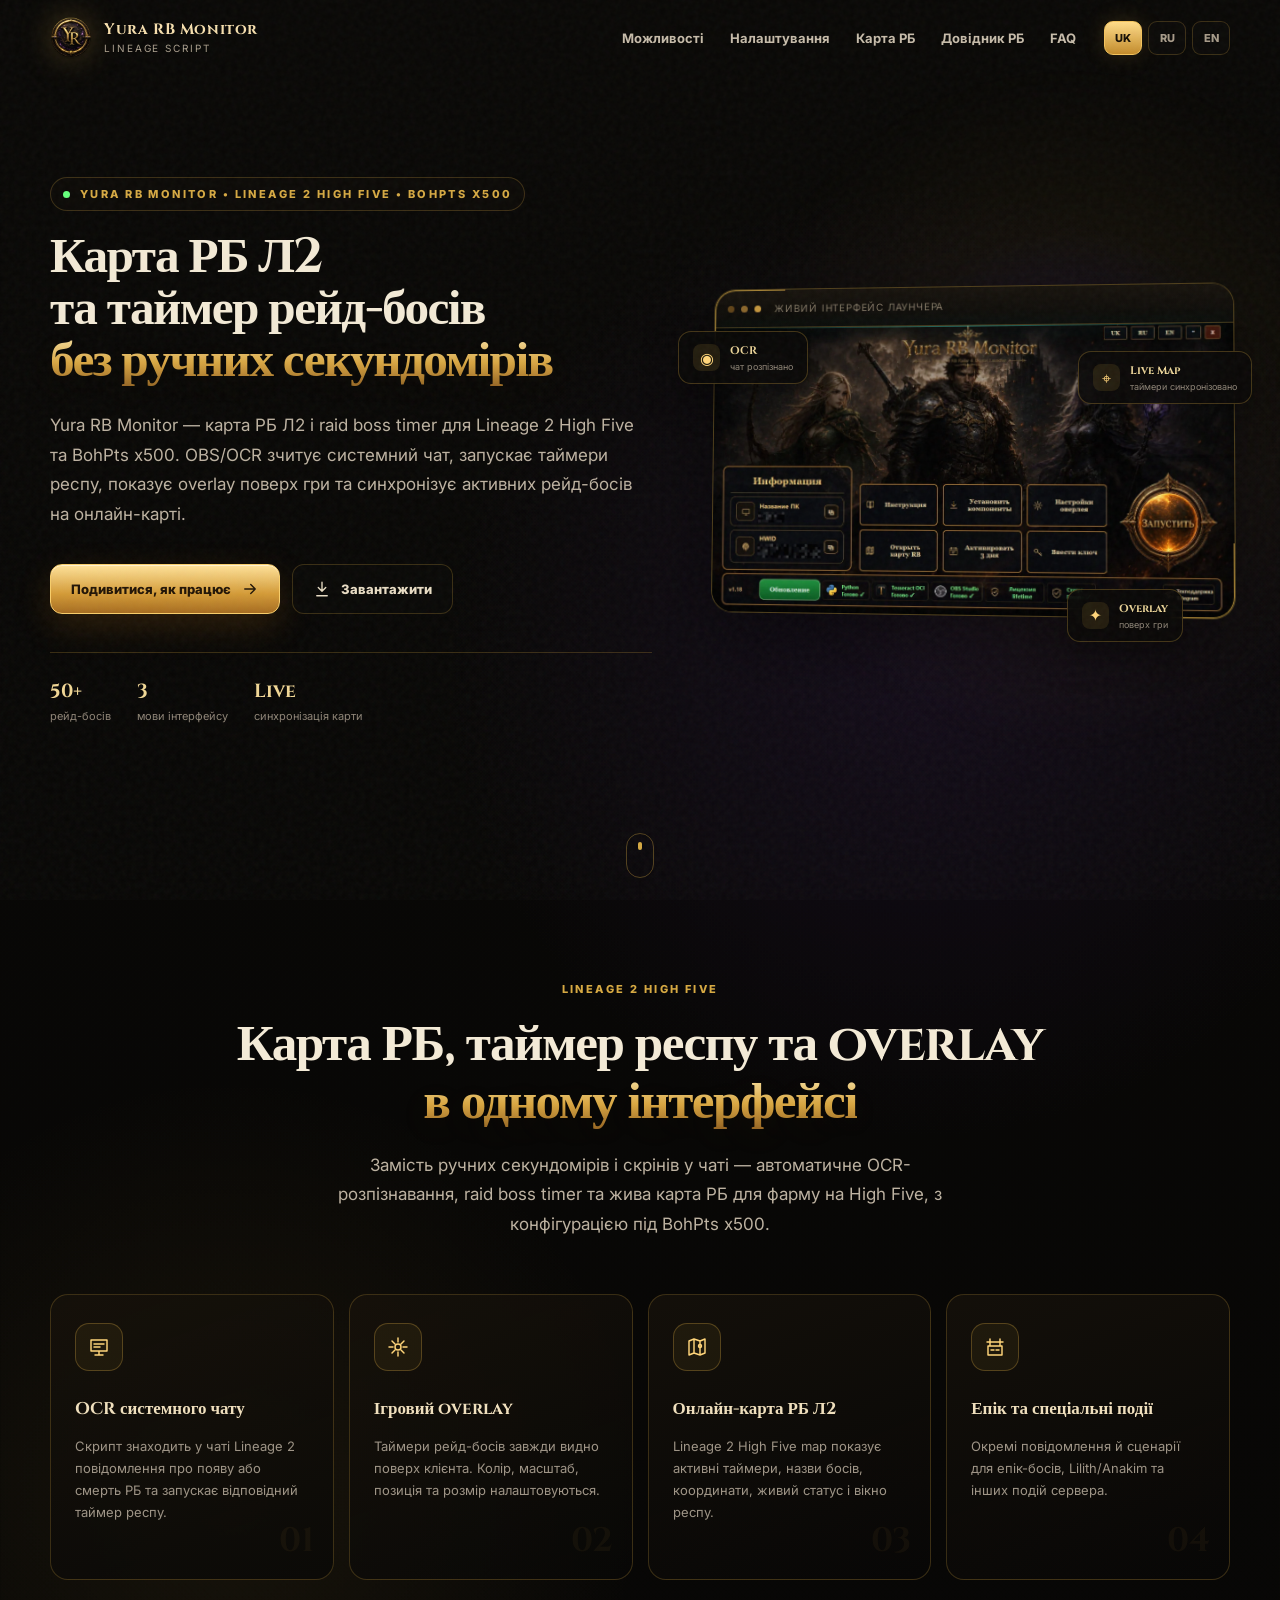
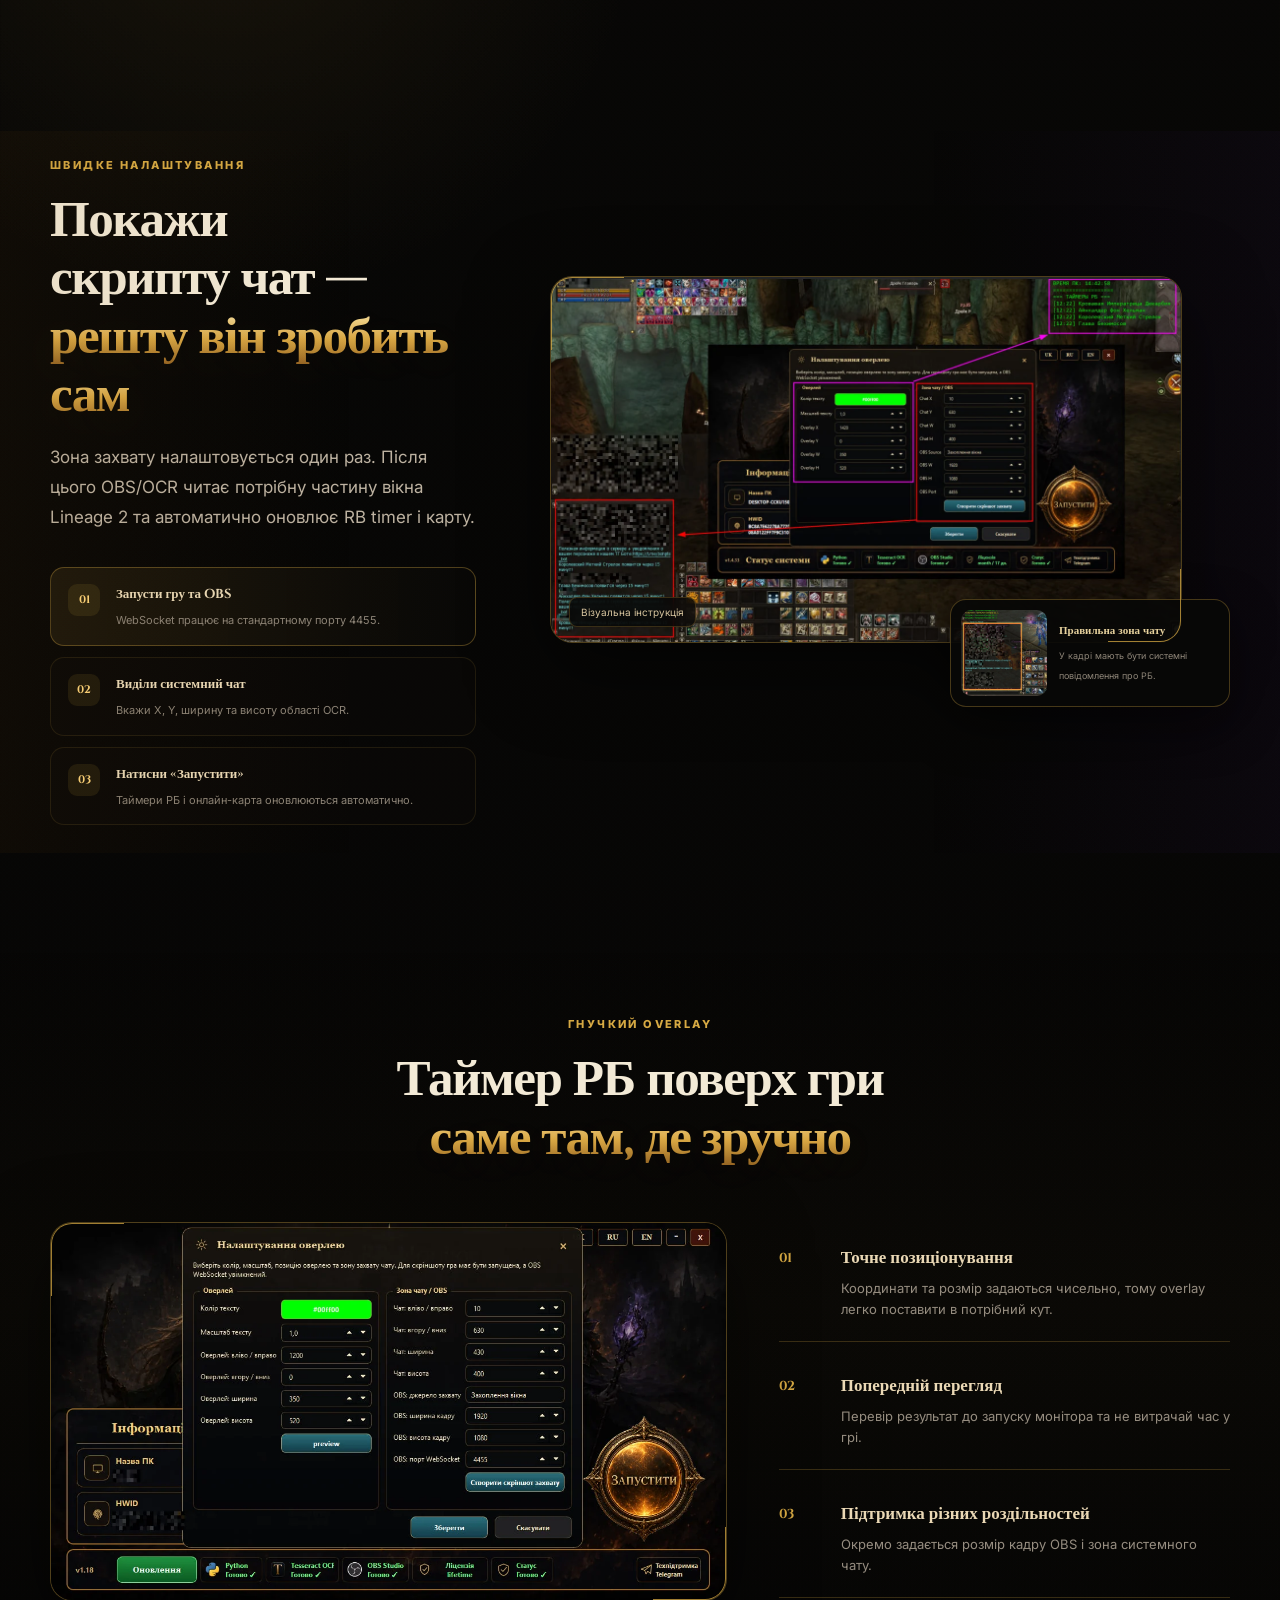
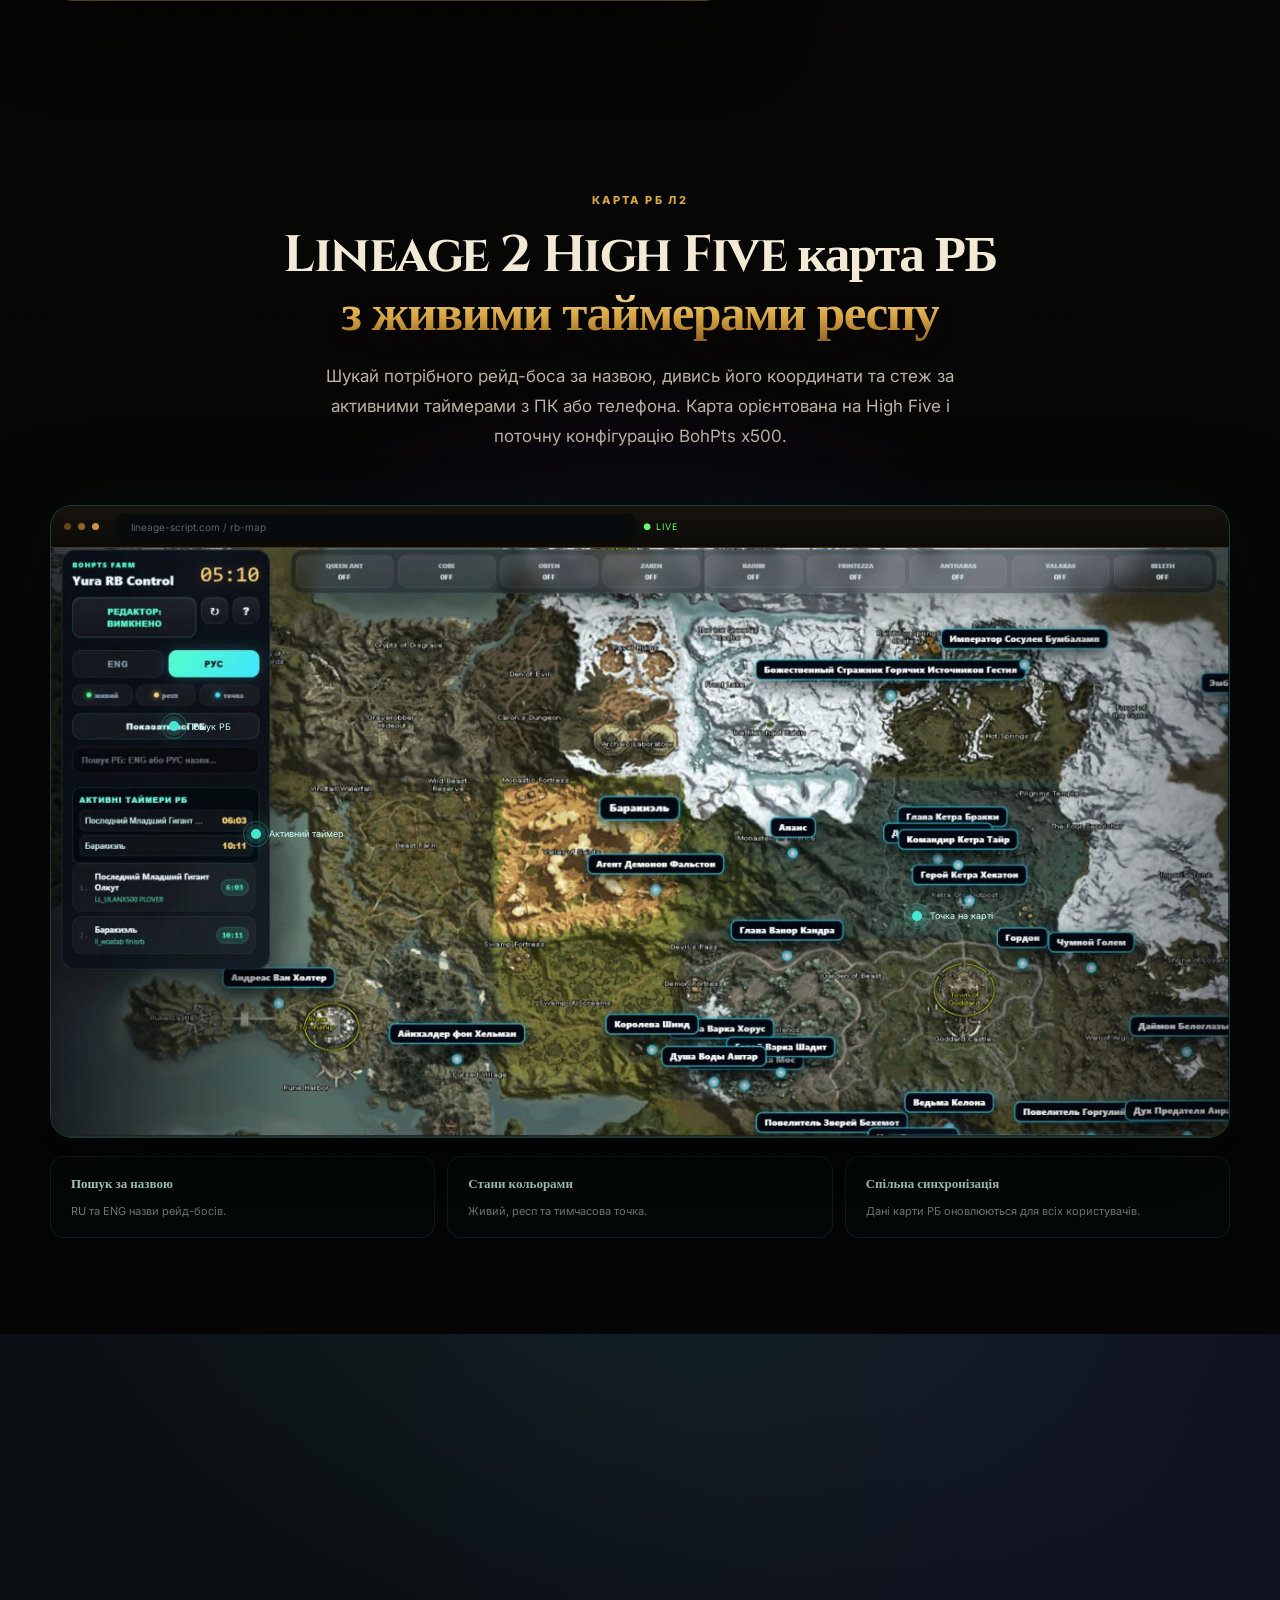
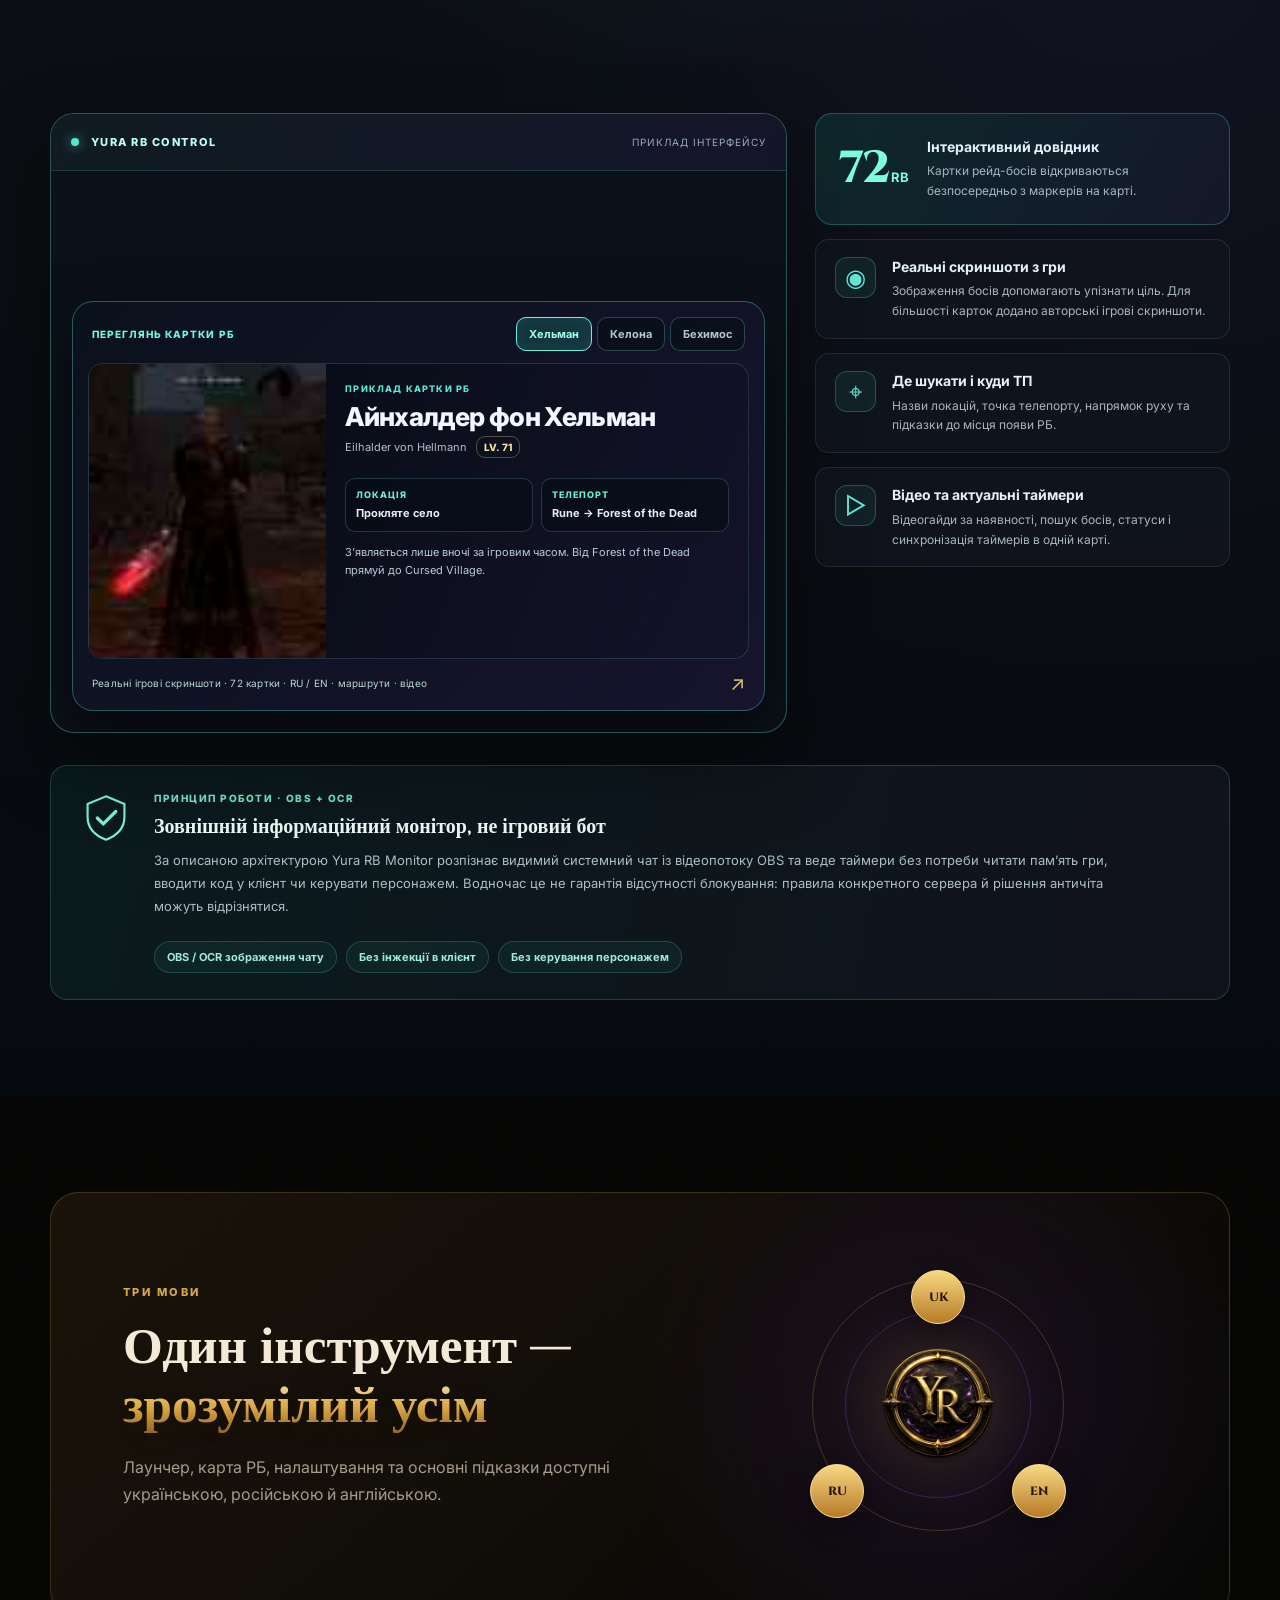
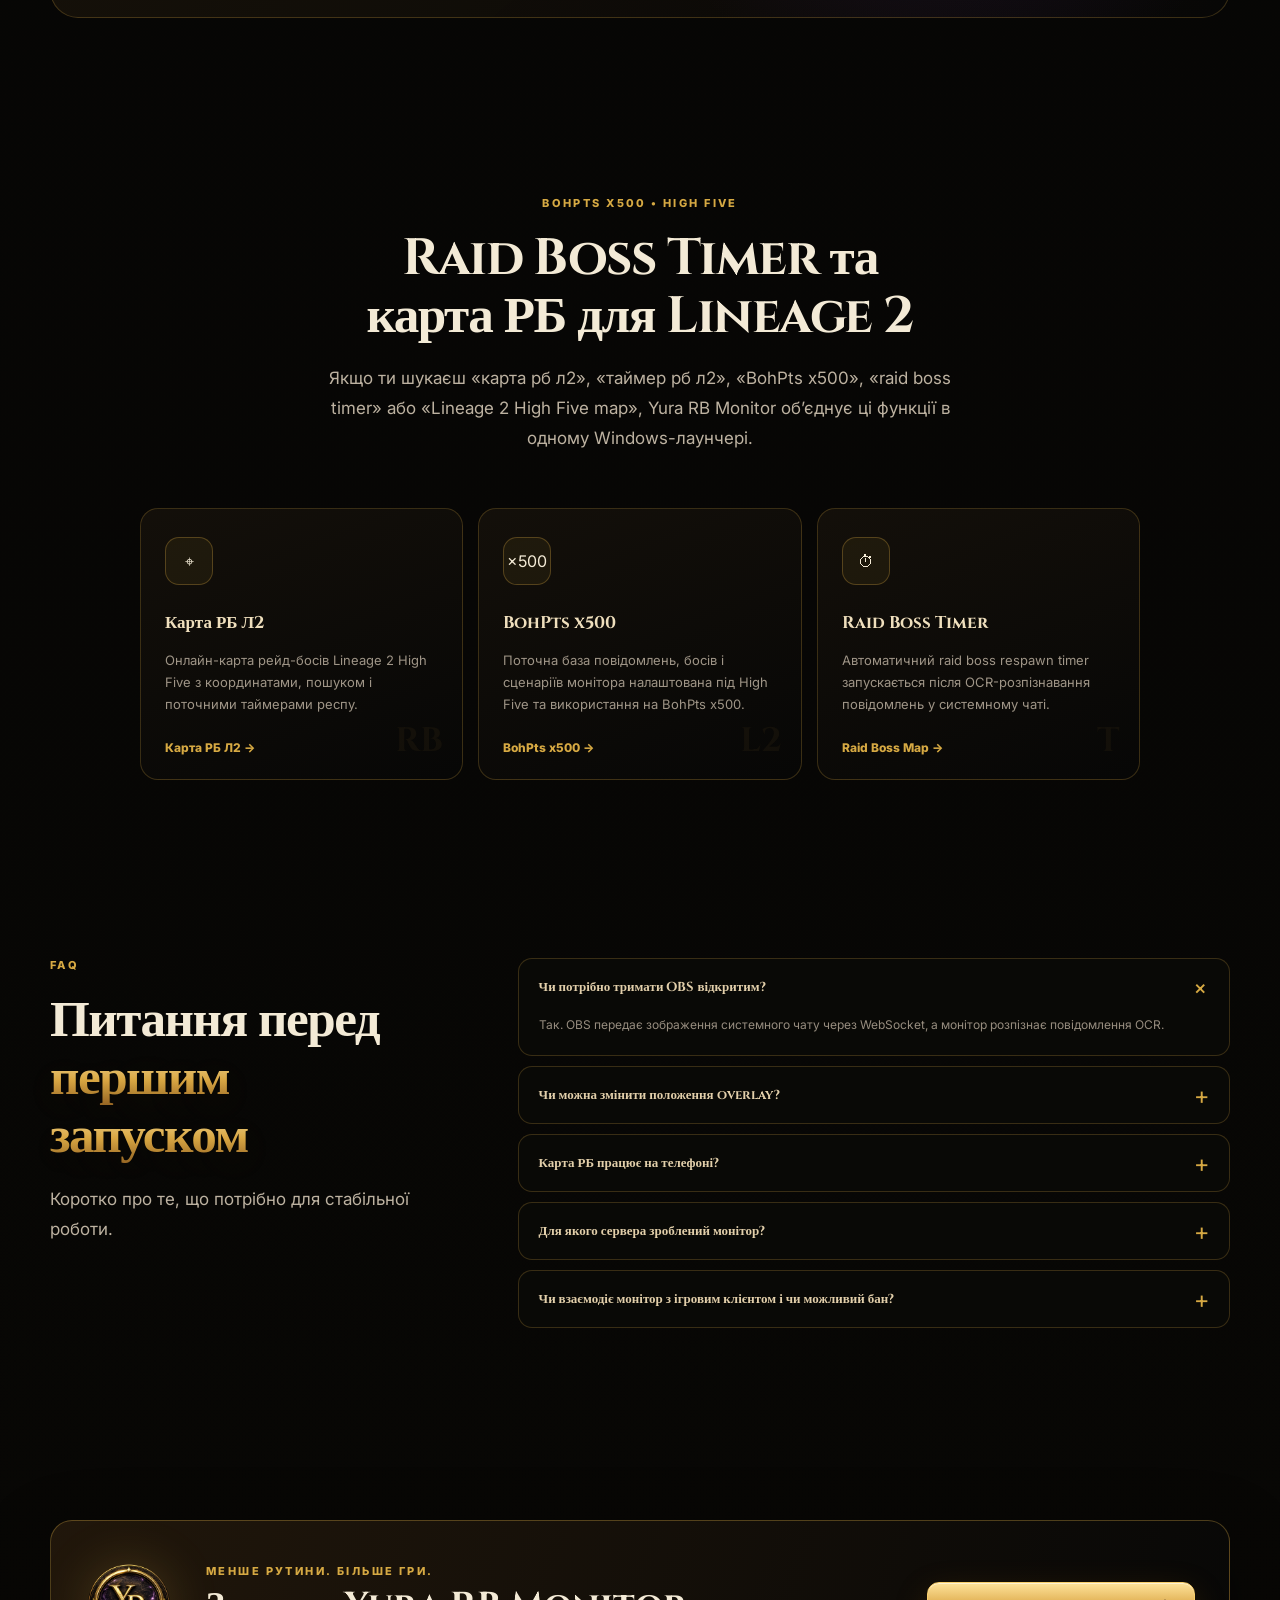
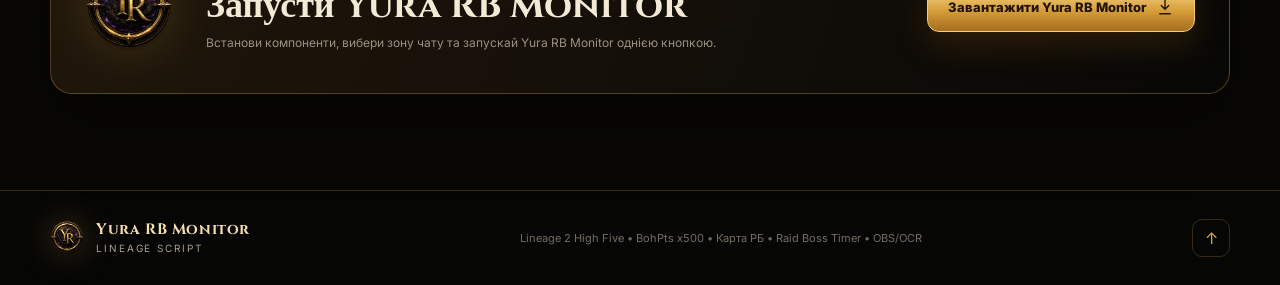
==== commit 668c5627: "Show full-width raid boss images and remove map CTA from atlas" ====
--- a/index.html
+++ b/index.html
@@ -283,10 +283,7 @@
               <span class="rb-atlas-live"><span></span> YURA RB CONTROL</span>
               <span class="rb-atlas-stage-counter" data-i18n="atlasPreviewTag">ПРИКЛАД ІНТЕРФЕЙСУ</span>
             </div>
-            <div class="rb-atlas-map-wrap" data-lang-image="map">
-              <img src="./assets/map-ru.webp" alt="Yura RB Control — interactive raid boss map" loading="lazy" decoding="async">
-              <div class="rb-atlas-map-fade" aria-hidden="true"></div>
-            </div>
+            <!-- Actual boss screenshots are featured below; no blurred map underneath. -->
             <div class="rb-atlas-showcase" aria-label="Raid Boss guide examples">
               <div class="rb-atlas-showcase-top">
                 <span class="rb-atlas-showcase-label" data-i18n="atlasChooseBoss">ПЕРЕГЛЯНЬ КАРТКИ РБ</span>
@@ -297,7 +294,7 @@
                 </div>
               </div>
               <article class="rb-atlas-panel" id="rb-panel-hellmann" data-rb-atlas-panel="hellmann" role="tabpanel" aria-labelledby="rb-tab-hellmann">
-                <div class="rb-atlas-portrait"><img src="./assets/rb-preview-hellmann.svg" alt="Eilhalder von Hellmann — original game screenshot" loading="lazy" width="300" height="225"></div>
+                <div class="rb-atlas-portrait"><img src="./assets/rb-preview-hellmann.svg" alt="Eilhalder von Hellmann — original game screenshot" loading="lazy" width="300" height="225"><div class="rb-atlas-hero-copy"><span>LINEAGE 2 HIGH FIVE</span><strong data-i18n="atlasBossName">Айнхалдер фон Хельман</strong><small>Eilhalder von Hellmann</small></div></div>
                 <div class="rb-atlas-panel-body">
                   <span class="rb-atlas-eyebrow" data-i18n="atlasCardLabel">ПРИКЛАД КАРТКИ РБ</span>
                   <h3 data-i18n="atlasBossName">Айнхалдер фон Хельман</h3>
@@ -310,7 +307,7 @@
                 </div>
               </article>
               <article class="rb-atlas-panel" id="rb-panel-kelone" data-rb-atlas-panel="kelone" role="tabpanel" aria-labelledby="rb-tab-kelone" hidden>
-                <div class="rb-atlas-portrait"><img src="./assets/rb-preview-kelone.svg" alt="Kernon's Faithful Servant Kelone — original game screenshot" loading="lazy" width="300" height="225"></div>
+                <div class="rb-atlas-portrait"><img src="./assets/rb-preview-kelone.svg" alt="Kernon's Faithful Servant Kelone — original game screenshot" loading="lazy" width="300" height="225"><div class="rb-atlas-hero-copy"><span>LINEAGE 2 HIGH FIVE</span><strong data-i18n="atlasBossKelone">Відьма Келона</strong><small>Kernon&#39;s Faithful Servant Kelone</small></div></div>
                 <div class="rb-atlas-panel-body">
                   <span class="rb-atlas-eyebrow" data-i18n="atlasCardLabel">ПРИКЛАД КАРТКИ РБ</span>
                   <h3 data-i18n="atlasBossKelone">Відьма Келона</h3>
@@ -323,7 +320,7 @@
                 </div>
               </article>
               <article class="rb-atlas-panel" id="rb-panel-behemoth" data-rb-atlas-panel="behemoth" role="tabpanel" aria-labelledby="rb-tab-behemoth" hidden>
-                <div class="rb-atlas-portrait"><img src="./assets/rb-preview-behemoth.svg" alt="Behemoth Leader — original game screenshot" loading="lazy" width="300" height="225"></div>
+                <div class="rb-atlas-portrait"><img src="./assets/rb-preview-behemoth.svg" alt="Behemoth Leader — original game screenshot" loading="lazy" width="300" height="225"><div class="rb-atlas-hero-copy"><span>LINEAGE 2 HIGH FIVE</span><strong data-i18n="atlasBossBehemoth">Глава Бехимосів</strong><small>Behemoth Leader</small></div></div>
                 <div class="rb-atlas-panel-body">
                   <span class="rb-atlas-eyebrow" data-i18n="atlasCardLabel">ПРИКЛАД КАРТКИ РБ</span>
                   <h3 data-i18n="atlasBossBehemoth">Глава Бехимосів</h3>
@@ -359,13 +356,7 @@
               <div><strong data-i18n="atlasVideoTitle">Відео та актуальні таймери</strong>
                 <p data-i18n="atlasVideoText">Відеогайди за наявності, пошук босів, статуси і синхронізація таймерів в одній карті.</p></div>
             </div>
-            <div class="rb-atlas-actions">
-              <a class="btn btn-primary rb-atlas-cta" href="http://138.68.66.8/map" target="_blank" rel="noopener noreferrer">
-                <span data-i18n="atlasCta">Відкрити карту РБ</span>
-                <svg viewBox="0 0 24 24" aria-hidden="true"><path d="M7 17 17 7M8 7h9v9"/></svg>
-              </a>
-              <p class="rb-atlas-access-note" data-i18n="atlasAccess">Доступ до карти — після входу через ліцензований лаунчер або прив'язаний телефон.</p>
-            </div>
+            <!-- Promotional atlas intentionally has no direct map CTA. -->
           </div>
         </div>
         <div class="rb-architecture reveal" id="how-it-works-safely">
--- a/styles.css
+++ b/styles.css
@@ -707,3 +707,41 @@
 @media(max-width:1050px){.rb-atlas-layout{grid-template-columns:1fr}.rb-atlas-stage{min-height:530px}.rb-atlas-info{display:grid;grid-template-columns:repeat(2,minmax(0,1fr))}.rb-atlas-stat{grid-column:1 / -1}.rb-atlas-actions{grid-column:1 / -1}}
 @media(max-width:640px){.rb-atlas-layout{margin-top:27px;gap:17px}.rb-atlas-stage{min-height:490px;border-radius:17px}.rb-atlas-stage-top{padding:0 12px;height:49px}.rb-atlas-stage-counter{font-size:8px}.rb-atlas-map-wrap{inset:49px 0 0}.rb-atlas-sample{bottom:13px;left:12px;right:12px;padding:15px}.rb-atlas-sample-titles strong{font-size:15px}.rb-atlas-boss-symbol{width:38px;height:38px;font-size:23px}.rb-atlas-sample-rows{gap:7px}.rb-atlas-sample-rows div{padding:9px}.rb-atlas-info{grid-template-columns:1fr;gap:10px}.rb-atlas-stat,.rb-atlas-actions{grid-column:1}.rb-atlas-stat{padding:17px}.rb-atlas-stat-num{font-size:40px}.rb-atlas-item{padding:15px}.rb-architecture{margin-top:22px;padding:18px;gap:13px}.rb-architecture-mark{width:34px;height:34px}.rb-architecture h3{font-size:17px}.rb-architecture p:not(.rb-architecture-kicker){font-size:12px}}
 @media(prefers-reduced-motion:reduce){.rb-atlas-section *{animation:none!important;transition:none!important}}
+
+
+/* RB ATLAS SHOWCASE V2 — actual boss screenshots, accessible tabbed cards */
+.rb-atlas-stage{min-height:620px}
+.rb-atlas-map-wrap img{filter:saturate(.94) brightness(.65);object-position:50% 30%}
+.rb-atlas-map-fade{background:linear-gradient(180deg,rgba(5,8,13,.05) 3%,rgba(5,8,13,.26) 33%,rgba(5,8,13,.92) 92%)}
+.rb-atlas-showcase{position:absolute;z-index:2;left:21px;right:21px;bottom:21px;padding:15px;background:linear-gradient(132deg,rgba(10,18,29,.975),rgba(24,20,47,.975));border:1px solid rgba(90,230,210,.35);border-radius:21px;box-shadow:0 25px 60px rgba(0,0,0,.6);backdrop-filter:blur(12px)}
+.rb-atlas-showcase-top{display:flex;gap:12px;flex-wrap:wrap;align-items:center;justify-content:space-between;padding:0 4px 12px}
+.rb-atlas-showcase-label{font-size:10px;font-weight:800;letter-spacing:.11em;color:#72f6db}
+.rb-atlas-tabs{display:flex;gap:5px;flex-wrap:wrap}
+.rb-atlas-tab{border:1px solid rgba(104,185,181,.32);background:rgba(10,17,27,.88);color:#b3c5d4;font:700 11px Inter,sans-serif;cursor:pointer;padding:9px 12px;border-radius:10px;transition:background .16s,border-color .16s,color .16s}
+.rb-atlas-tab:hover,.rb-atlas-tab:focus-visible{border-color:#71f6dd;color:#f8fffe;outline-offset:3px}
+.rb-atlas-tab[aria-selected="true"]{border-color:#6df1d6;background:rgba(37,178,155,.22);color:#9fffe7;box-shadow:inset 0 0 12px rgba(51,220,196,.08)}
+.rb-atlas-panel{display:grid;grid-template-columns:minmax(0,36%) minmax(0,1fr);gap:0;min-height:296px;border:1px solid rgba(114,151,172,.26);border-radius:15px;background:linear-gradient(110deg,rgba(4,9,16,.92),rgba(20,20,41,.96));overflow:hidden}
+.rb-atlas-panel[hidden]{display:none!important}
+.rb-atlas-portrait{position:relative;min-height:290px;background:#080b0e}
+.rb-atlas-portrait img{width:100%;height:100%;position:absolute;inset:0;object-fit:cover;display:block;filter:contrast(1.08) saturate(1.06)}
+.rb-atlas-panel-body{min-width:0;padding:19px 19px 15px;display:flex;flex-direction:column}
+.rb-atlas-panel-body h3{font:800 clamp(18px,2.1vw,26px)/1.12 Inter,sans-serif;letter-spacing:-.025em;margin:8px 0 5px;color:#f2f6ff;overflow-wrap:anywhere}
+.rb-atlas-subtitle{color:#b1bfd1;font-size:11px;display:flex;gap:9px;align-items:center;flex-wrap:wrap}
+.rb-atlas-panel .rb-atlas-level{font-size:10px;padding:4px 7px}
+.rb-atlas-details{display:grid;grid-template-columns:1fr 1fr;gap:8px;margin-top:20px}
+.rb-atlas-details div{border:1px solid rgba(111,155,178,.28);border-radius:10px;background:rgba(5,13,22,.65);padding:10px}
+.rb-atlas-details span{display:block;font-size:9px;text-transform:uppercase;letter-spacing:.1em;font-weight:800;color:#6af0d4}
+.rb-atlas-details b{display:block;color:#e4edf5;margin-top:6px;font-size:11px;line-height:1.42;overflow-wrap:anywhere}
+.rb-atlas-walk{color:#b9cbd7;font-size:11px;line-height:1.6;margin:12px 0 0;overflow-wrap:anywhere}
+.rb-atlas-showcase-footer{display:flex;justify-content:space-between;gap:10px;align-items:center;padding:12px 4px 0;font-size:10px;color:#b6d8d2;letter-spacing:.02em}
+.rb-atlas-showcase-footer span:last-child{color:#d9b973;font-size:20px}
+.rb-architecture{flex-wrap:wrap}
+.rb-trust-chips{display:flex;flex-wrap:wrap;gap:9px;flex:1 0 100%;padding-left:74px}
+.rb-trust-chips span{padding:8px 12px;font-size:11px;font-weight:700;border:1px solid rgba(104,229,204,.2);border-radius:999px;background:rgba(44,178,150,.08);color:#9feada}
+@media(max-width:1050px){.rb-atlas-stage{min-height:640px}.rb-atlas-layout{gap:19px}}
+@media(max-width:640px){.rb-atlas-stage{min-height:755px}.rb-atlas-showcase{left:10px;right:10px;bottom:10px;padding:9px;border-radius:15px}.rb-atlas-showcase-top{padding:4px 4px 10px}.rb-atlas-showcase-label{font-size:9px}.rb-atlas-tab{font-size:10px;padding:7px 9px}.rb-atlas-panel{display:flex;flex-direction:column}.rb-atlas-portrait{height:165px;min-height:165px}.rb-atlas-panel-body{padding:15px}.rb-atlas-panel-body h3{font-size:21px}.rb-atlas-details{margin-top:13px}.rb-atlas-details div{padding:9px}.rb-atlas-showcase-footer{font-size:9px}.rb-trust-chips{padding-left:0}.rb-trust-chips span{font-size:10px}.rb-atlas-showcase-footer{padding-top:8px}}
+@media(max-width:380px){.rb-atlas-stage{min-height:795px}.rb-atlas-tabs{gap:4px}.rb-atlas-tab{padding:6px}.rb-atlas-details{grid-template-columns:1fr}.rb-atlas-portrait{height:145px;min-height:145px}}
+
+/* Keep the security text and architecture badges aligned in all viewports. */
+.rb-architecture > div:nth-child(2){flex:1 1 500px;min-width:0}
+@media(max-width:640px){.rb-architecture > div:nth-child(2){flex:1 1 calc(100% - 50px)}}
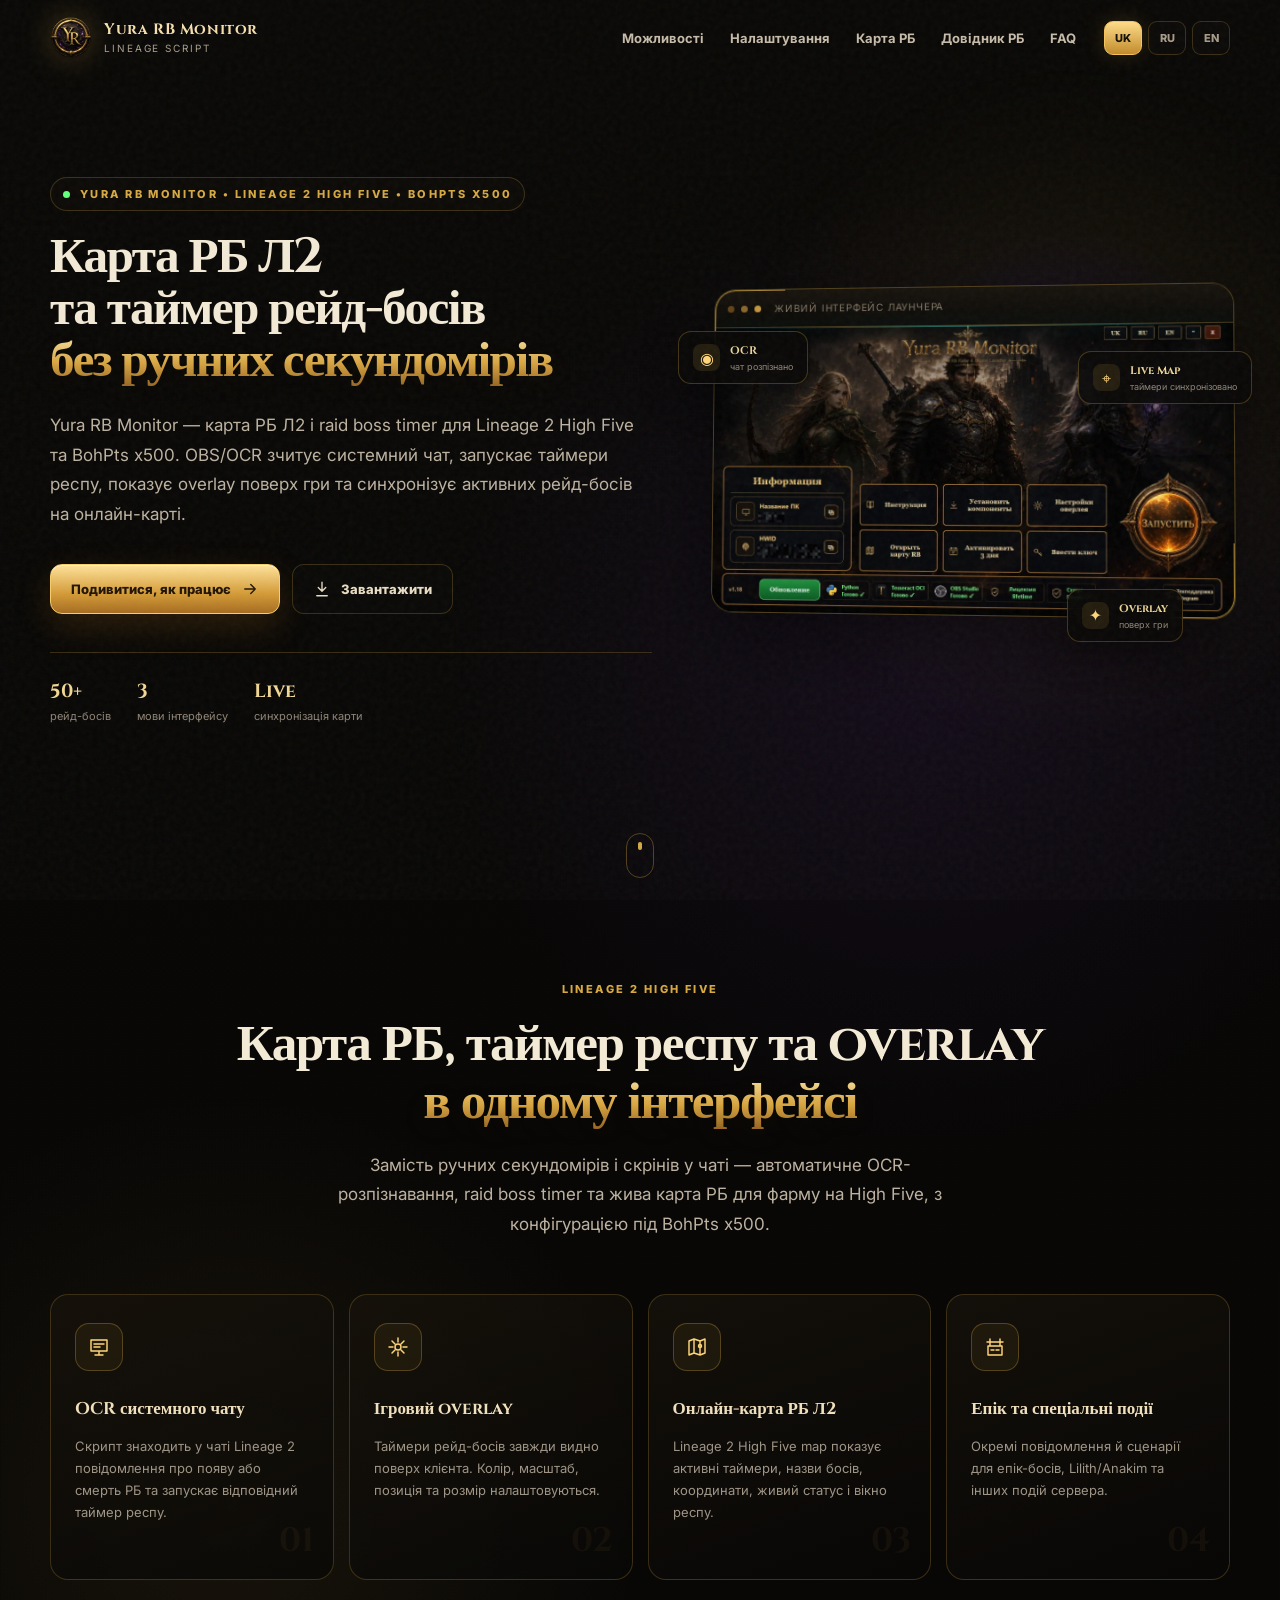
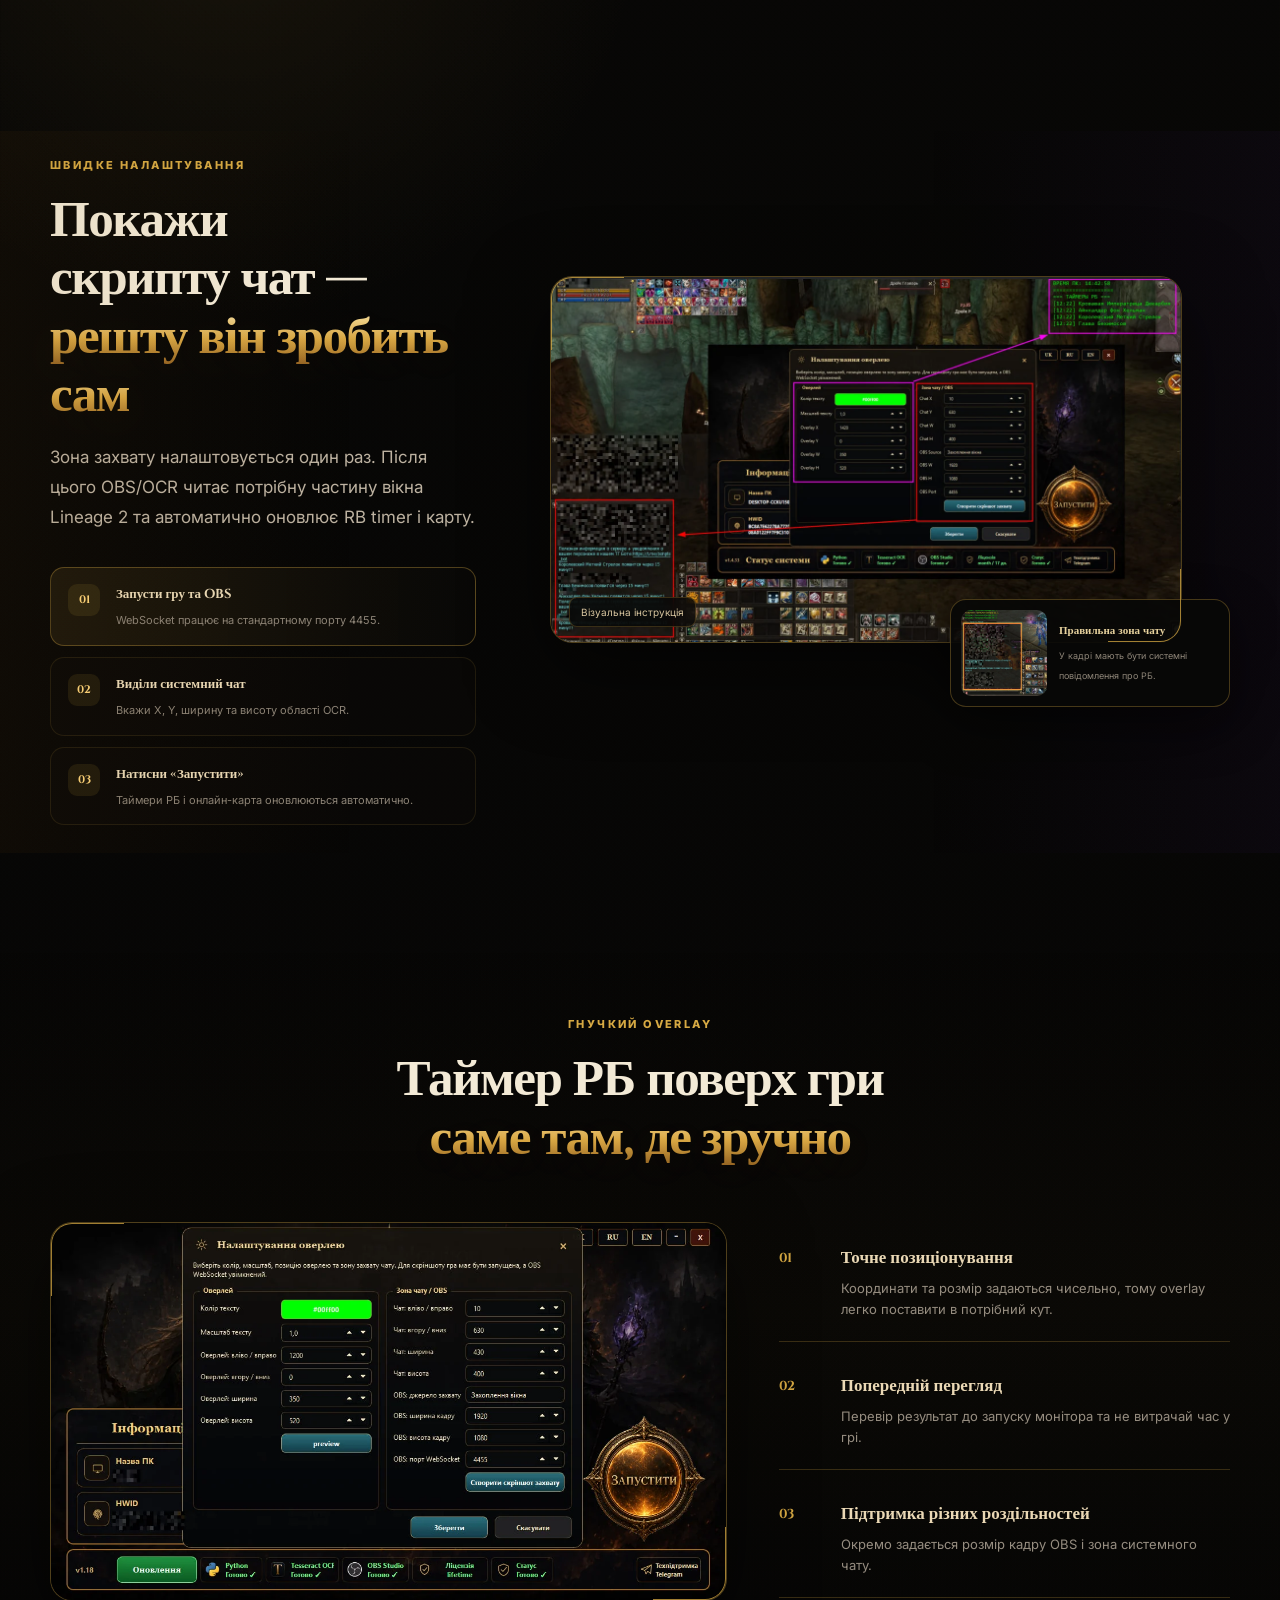
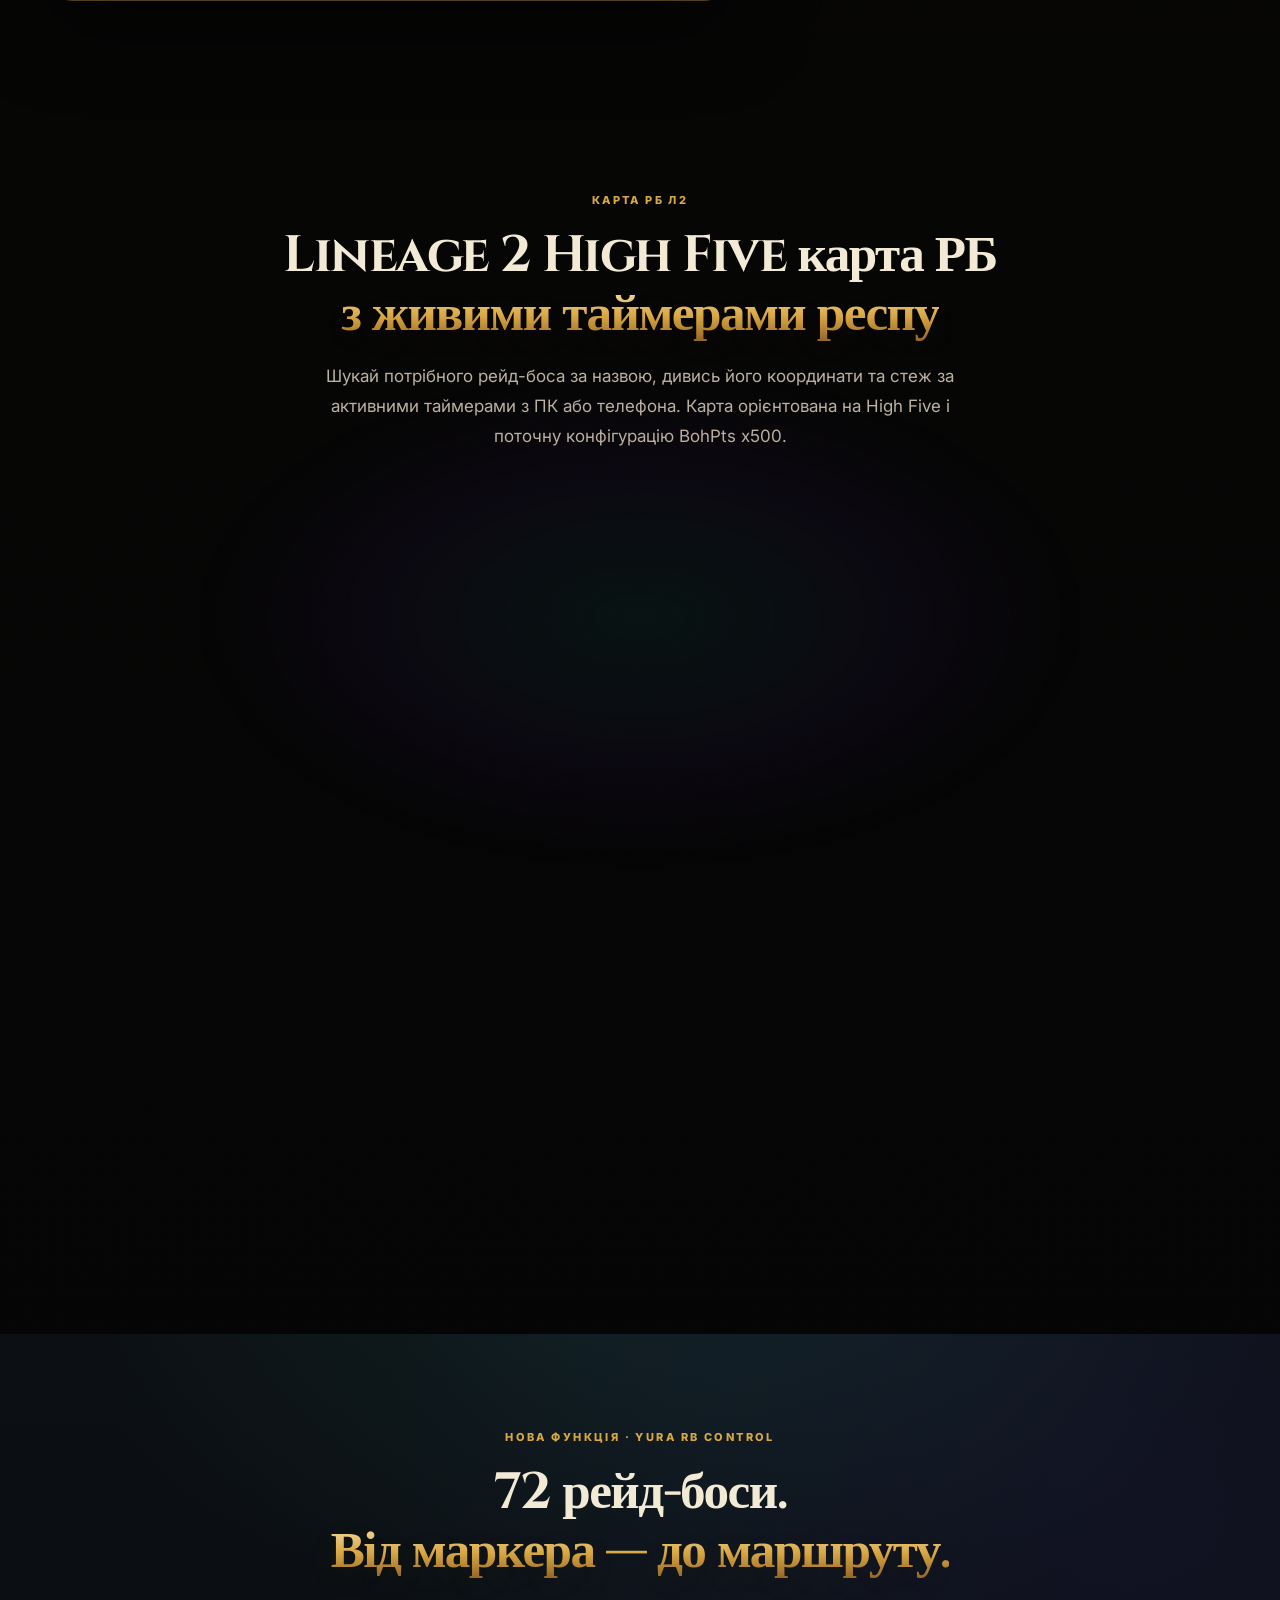
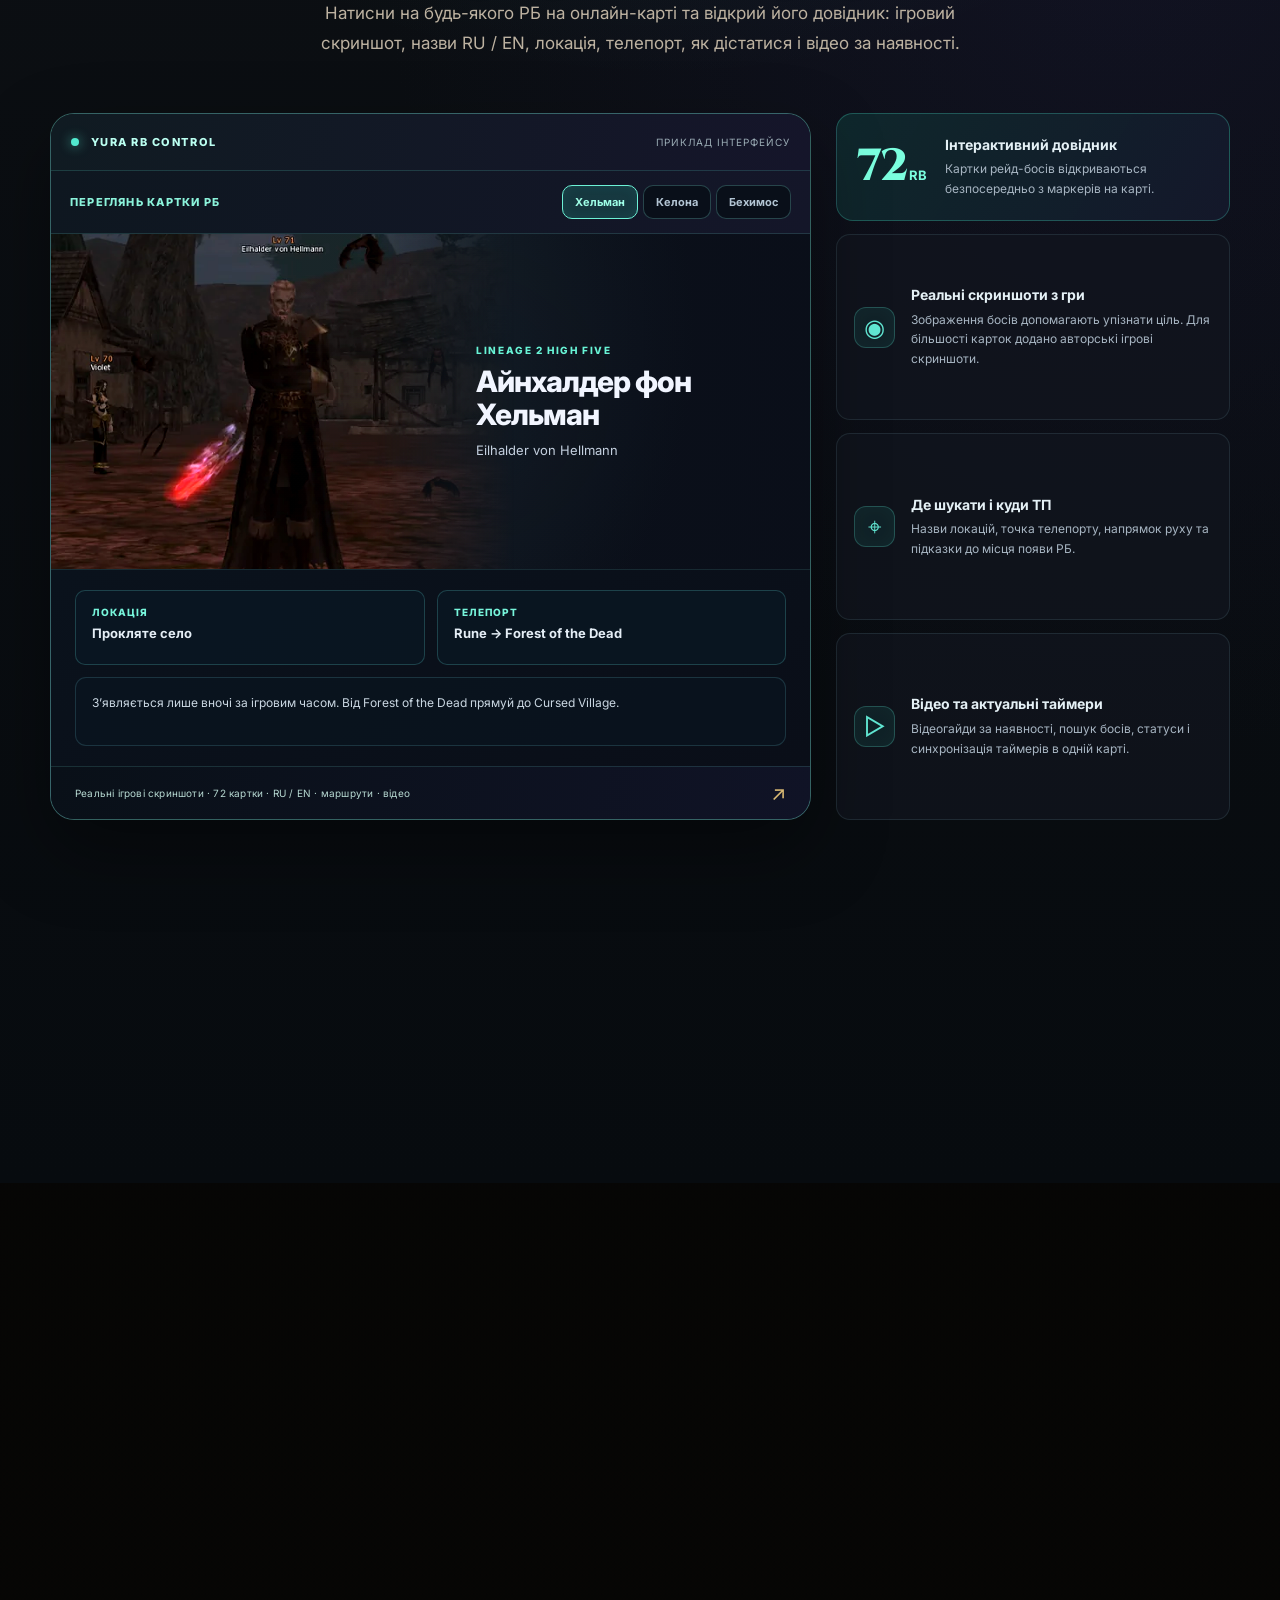
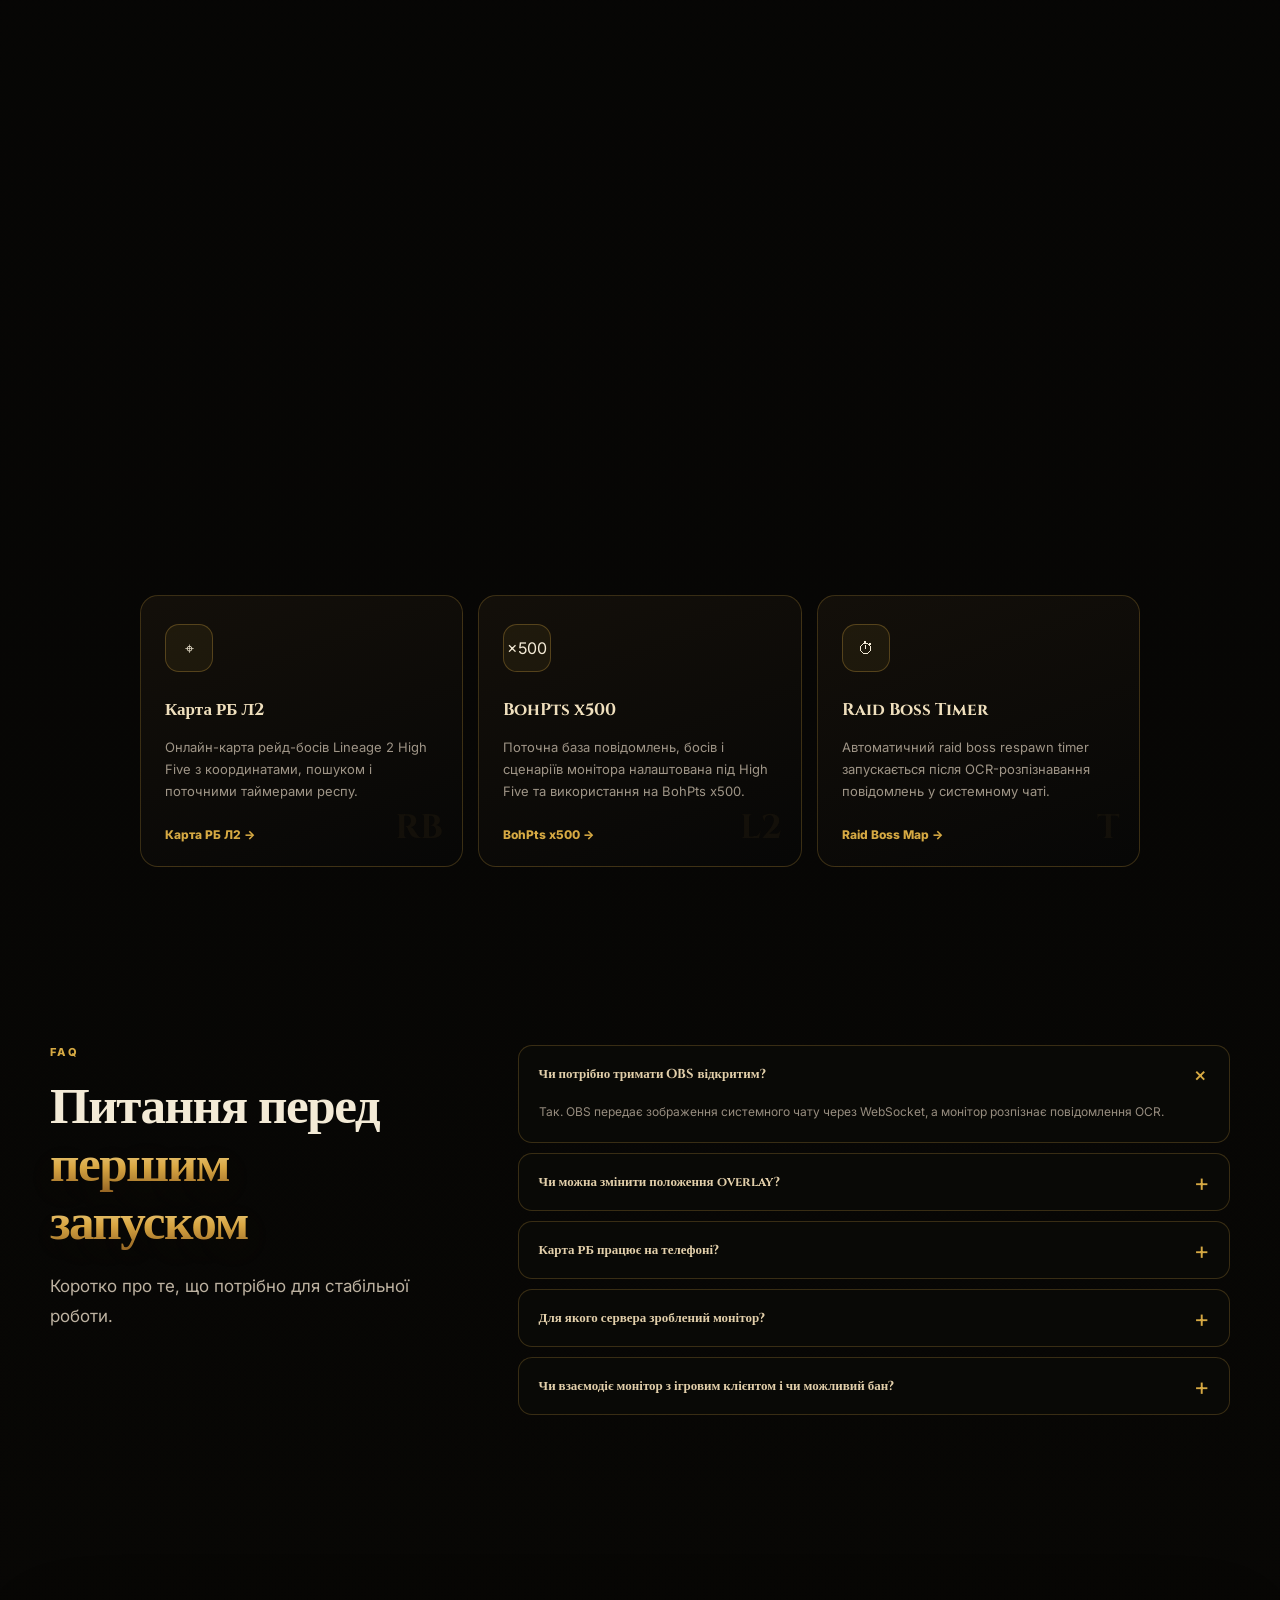
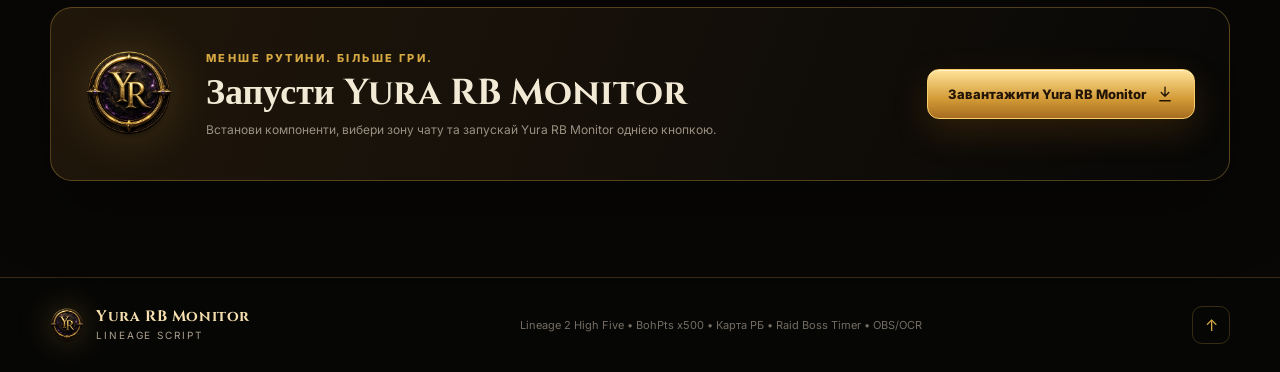
==== commit 0108e0aa: "Use sharp user-supplied RB images across localized pages" ====
--- a/index.html
+++ b/index.html
@@ -12,7 +12,7 @@
   <link rel="preconnect" href="https://fonts.googleapis.com">
   <link rel="preconnect" href="https://fonts.gstatic.com" crossorigin>
   <link href="https://fonts.googleapis.com/css2?family=Cinzel:wght@500;600;700;800&family=Inter:wght@400;500;600;700;800&display=swap" rel="stylesheet">
-  <link rel="stylesheet" href="./styles.css?v=rb-atlas-20261014">
+  <link rel="stylesheet" href="./styles.css?v=rb-atlas-20261014-2">
 </head>
 <body>
   <div class="page-noise" aria-hidden="true"></div>
@@ -294,7 +294,7 @@
                 </div>
               </div>
               <article class="rb-atlas-panel" id="rb-panel-hellmann" data-rb-atlas-panel="hellmann" role="tabpanel" aria-labelledby="rb-tab-hellmann">
-                <div class="rb-atlas-portrait"><img src="./assets/rb-preview-hellmann.svg" alt="Eilhalder von Hellmann — original game screenshot" loading="lazy" width="300" height="225"><div class="rb-atlas-hero-copy"><span>LINEAGE 2 HIGH FIVE</span><strong data-i18n="atlasBossName">Айнхалдер фон Хельман</strong><small>Eilhalder von Hellmann</small></div></div>
+                <div class="rb-atlas-portrait"><img src="./assets/rb-guide-hellmann.webp" alt="Eilhalder von Hellmann — original game screenshot" loading="lazy" width="300" height="225"><div class="rb-atlas-hero-copy"><span>LINEAGE 2 HIGH FIVE</span><strong data-i18n="atlasBossName">Айнхалдер фон Хельман</strong><small>Eilhalder von Hellmann</small></div></div>
                 <div class="rb-atlas-panel-body">
                   <span class="rb-atlas-eyebrow" data-i18n="atlasCardLabel">ПРИКЛАД КАРТКИ РБ</span>
                   <h3 data-i18n="atlasBossName">Айнхалдер фон Хельман</h3>
@@ -307,7 +307,7 @@
                 </div>
               </article>
               <article class="rb-atlas-panel" id="rb-panel-kelone" data-rb-atlas-panel="kelone" role="tabpanel" aria-labelledby="rb-tab-kelone" hidden>
-                <div class="rb-atlas-portrait"><img src="./assets/rb-preview-kelone.svg" alt="Kernon's Faithful Servant Kelone — original game screenshot" loading="lazy" width="300" height="225"><div class="rb-atlas-hero-copy"><span>LINEAGE 2 HIGH FIVE</span><strong data-i18n="atlasBossKelone">Відьма Келона</strong><small>Kernon&#39;s Faithful Servant Kelone</small></div></div>
+                <div class="rb-atlas-portrait"><img src="./assets/rb-guide-kelone.webp" alt="Kernon's Faithful Servant Kelone — original game screenshot" loading="lazy" width="300" height="225"><div class="rb-atlas-hero-copy"><span>LINEAGE 2 HIGH FIVE</span><strong data-i18n="atlasBossKelone">Відьма Келона</strong><small>Kernon&#39;s Faithful Servant Kelone</small></div></div>
                 <div class="rb-atlas-panel-body">
                   <span class="rb-atlas-eyebrow" data-i18n="atlasCardLabel">ПРИКЛАД КАРТКИ РБ</span>
                   <h3 data-i18n="atlasBossKelone">Відьма Келона</h3>
@@ -320,7 +320,7 @@
                 </div>
               </article>
               <article class="rb-atlas-panel" id="rb-panel-behemoth" data-rb-atlas-panel="behemoth" role="tabpanel" aria-labelledby="rb-tab-behemoth" hidden>
-                <div class="rb-atlas-portrait"><img src="./assets/rb-preview-behemoth.svg" alt="Behemoth Leader — original game screenshot" loading="lazy" width="300" height="225"><div class="rb-atlas-hero-copy"><span>LINEAGE 2 HIGH FIVE</span><strong data-i18n="atlasBossBehemoth">Глава Бехимосів</strong><small>Behemoth Leader</small></div></div>
+                <div class="rb-atlas-portrait"><img src="./assets/rb-guide-behemoth.webp" alt="Behemoth Leader — original game screenshot" loading="lazy" width="300" height="225"><div class="rb-atlas-hero-copy"><span>LINEAGE 2 HIGH FIVE</span><strong data-i18n="atlasBossBehemoth">Глава Бехимосів</strong><small>Behemoth Leader</small></div></div>
                 <div class="rb-atlas-panel-body">
                   <span class="rb-atlas-eyebrow" data-i18n="atlasCardLabel">ПРИКЛАД КАРТКИ РБ</span>
                   <h3 data-i18n="atlasBossBehemoth">Глава Бехимосів</h3>
@@ -459,6 +459,6 @@
     <img id="lightboxImage" alt="">
   </div>
 
-  <script src="./app.js?v=rb-atlas-20261014"></script>
+  <script src="./app.js?v=rb-atlas-20261014-2"></script>
 </body>
 </html>
--- a/styles.css
+++ b/styles.css
@@ -745,3 +745,68 @@
 /* Keep the security text and architecture badges aligned in all viewports. */
 .rb-architecture > div:nth-child(2){flex:1 1 500px;min-width:0}
 @media(max-width:640px){.rb-architecture > div:nth-child(2){flex:1 1 calc(100% - 50px)}}
+
+/* RB ATLAS FEATURE FOCUS V3 - sharp boss artwork, functional tabs, no map CTA */
+.rb-atlas-layout{grid-template-columns:minmax(0,1.45fr) minmax(305px,.75fr);gap:25px}
+.rb-atlas-stage{min-height:0;overflow:hidden;background:linear-gradient(130deg,#0b0e15,#121529);border-color:rgba(116,231,213,.38)}
+.rb-atlas-showcase{position:relative;inset:auto;left:auto;right:auto;bottom:auto;z-index:1;display:block;padding:0;border:0;border-radius:0;box-shadow:none;backdrop-filter:none;background:transparent}
+.rb-atlas-showcase-top{padding:14px 19px;background:linear-gradient(100deg,#0e1720,#141629);border-bottom:1px solid rgba(111,231,212,.16)}
+.rb-atlas-showcase-label{color:#8bf3db;font-size:11px}
+.rb-atlas-tab{background:rgba(8,15,24,.89)}
+.rb-atlas-panel{display:block;min-height:0;border:0;border-radius:0;background:transparent}
+.rb-atlas-panel[hidden]{display:none!important}
+.rb-atlas-portrait{height:335px;min-height:335px;position:relative;overflow:hidden;background:radial-gradient(circle at 22% 30%,#1c2b32,#0b101a 75%)}
+.rb-atlas-portrait img{position:absolute;inset:0 auto 0 0;display:block;width:61%;height:100%;object-fit:cover;object-position:center 48%;image-rendering:auto;filter:brightness(1.07) contrast(1.07);-webkit-mask-image:linear-gradient(90deg,#000 70%,transparent 100%);mask-image:linear-gradient(90deg,#000 70%,transparent 100%)}
+.rb-atlas-portrait::before{content:"";position:absolute;inset:0;background:radial-gradient(circle at 55% 50%,rgba(11,17,31,.06),transparent 45%),linear-gradient(90deg,transparent 24%,rgba(9,13,24,.06) 58%,rgba(9,13,24,.48));pointer-events:none;z-index:1}
+.rb-atlas-hero-copy{position:absolute;z-index:2;left:56%;right:23px;top:50%;transform:translateY(-50%);display:flex;flex-direction:column;gap:9px;min-width:0}
+.rb-atlas-hero-copy>span{font-size:10px;font-weight:800;letter-spacing:.16em;color:#68f4d6}
+.rb-atlas-hero-copy strong{font-size:clamp(22px,2.3vw,31px);line-height:1.13;letter-spacing:-.035em;font-weight:800;color:#f1f5ff;overflow-wrap:anywhere}
+.rb-atlas-hero-copy small{font-size:13px;line-height:1.4;color:#c4d0df}
+.rb-atlas-panel-body{padding:20px 24px;background:linear-gradient(150deg,#0a121c,#0a0e18);border-top:1px solid rgba(107,222,213,.13)}
+.rb-atlas-panel-body>.rb-atlas-eyebrow,.rb-atlas-panel-body>h3,.rb-atlas-panel-body>.rb-atlas-subtitle{display:none}
+.rb-atlas-details{grid-template-columns:1fr 1fr;margin:0;gap:12px}
+.rb-atlas-details div{padding:15px 16px;min-height:75px;background:rgba(10,23,35,.85);border-color:rgba(82,189,188,.27)}
+.rb-atlas-details span{font-size:10px;color:#77f5db}
+.rb-atlas-details b{font-size:13px;line-height:1.5}
+.rb-atlas-walk{margin:12px 0 0;border:1px solid rgba(88,166,179,.23);padding:15px 16px;border-radius:11px;font-size:12px;line-height:1.65;background:rgba(10,20,31,.81);color:#cad7e2;min-height:69px}
+.rb-atlas-showcase-footer{padding:14px 24px;background:linear-gradient(100deg,#091018,#101326);color:#b7d9d2;border-top:1px solid rgba(91,175,172,.2)}
+.rb-atlas-info{justify-content:space-between;gap:13px}
+.rb-atlas-stat{padding:21px 20px}
+.rb-atlas-item{flex:1;padding:17px;align-items:center}
+.rb-atlas-item-icon{box-shadow:inset 0 0 22px rgba(68,204,188,.05)}
+.rb-architecture{border-color:rgba(117,216,195,.28);box-shadow:0 20px 42px rgba(0,0,0,.2)}
+@media(max-width:1050px){
+.rb-atlas-layout{grid-template-columns:1fr}
+.rb-atlas-info{display:grid;grid-template-columns:repeat(2,minmax(0,1fr));align-items:stretch}
+.rb-atlas-stat{grid-column:auto}
+.rb-atlas-item{min-height:106px}
+.rb-atlas-stage{min-height:0}
+}
+@media(max-width:640px){
+.rb-atlas-layout{margin-top:27px}
+.rb-atlas-stage{min-height:0}
+.rb-atlas-showcase-top{flex-direction:column;align-items:stretch;padding:13px}
+.rb-atlas-tabs{justify-content:space-between}
+.rb-atlas-tab{flex:1;text-align:center}
+.rb-atlas-portrait{height:280px;min-height:280px}
+.rb-atlas-portrait img{width:70%;object-position:center}
+.rb-atlas-hero-copy{left:49%;right:11px;gap:6px}
+.rb-atlas-hero-copy>span{font-size:8px}
+.rb-atlas-hero-copy strong{font-size:19px}
+.rb-atlas-hero-copy small{font-size:11px}
+.rb-atlas-panel-body{padding:13px}
+.rb-atlas-details{gap:8px}
+.rb-atlas-details div{padding:10px;min-height:67px}
+.rb-atlas-details b{font-size:11px}
+.rb-atlas-walk{font-size:11px;margin-top:9px;min-height:0}
+.rb-atlas-showcase-footer{padding:11px 13px;font-size:10px}
+.rb-atlas-info{grid-template-columns:1fr}
+.rb-atlas-item{min-height:unset}
+.rb-atlas-stat{grid-column:auto}
+}
+@media(max-width:390px){
+.rb-atlas-portrait{height:255px;min-height:255px}
+.rb-atlas-hero-copy strong{font-size:17px}
+.rb-atlas-details{grid-template-columns:1fr}
+.rb-atlas-details div{min-height:0}
+}
